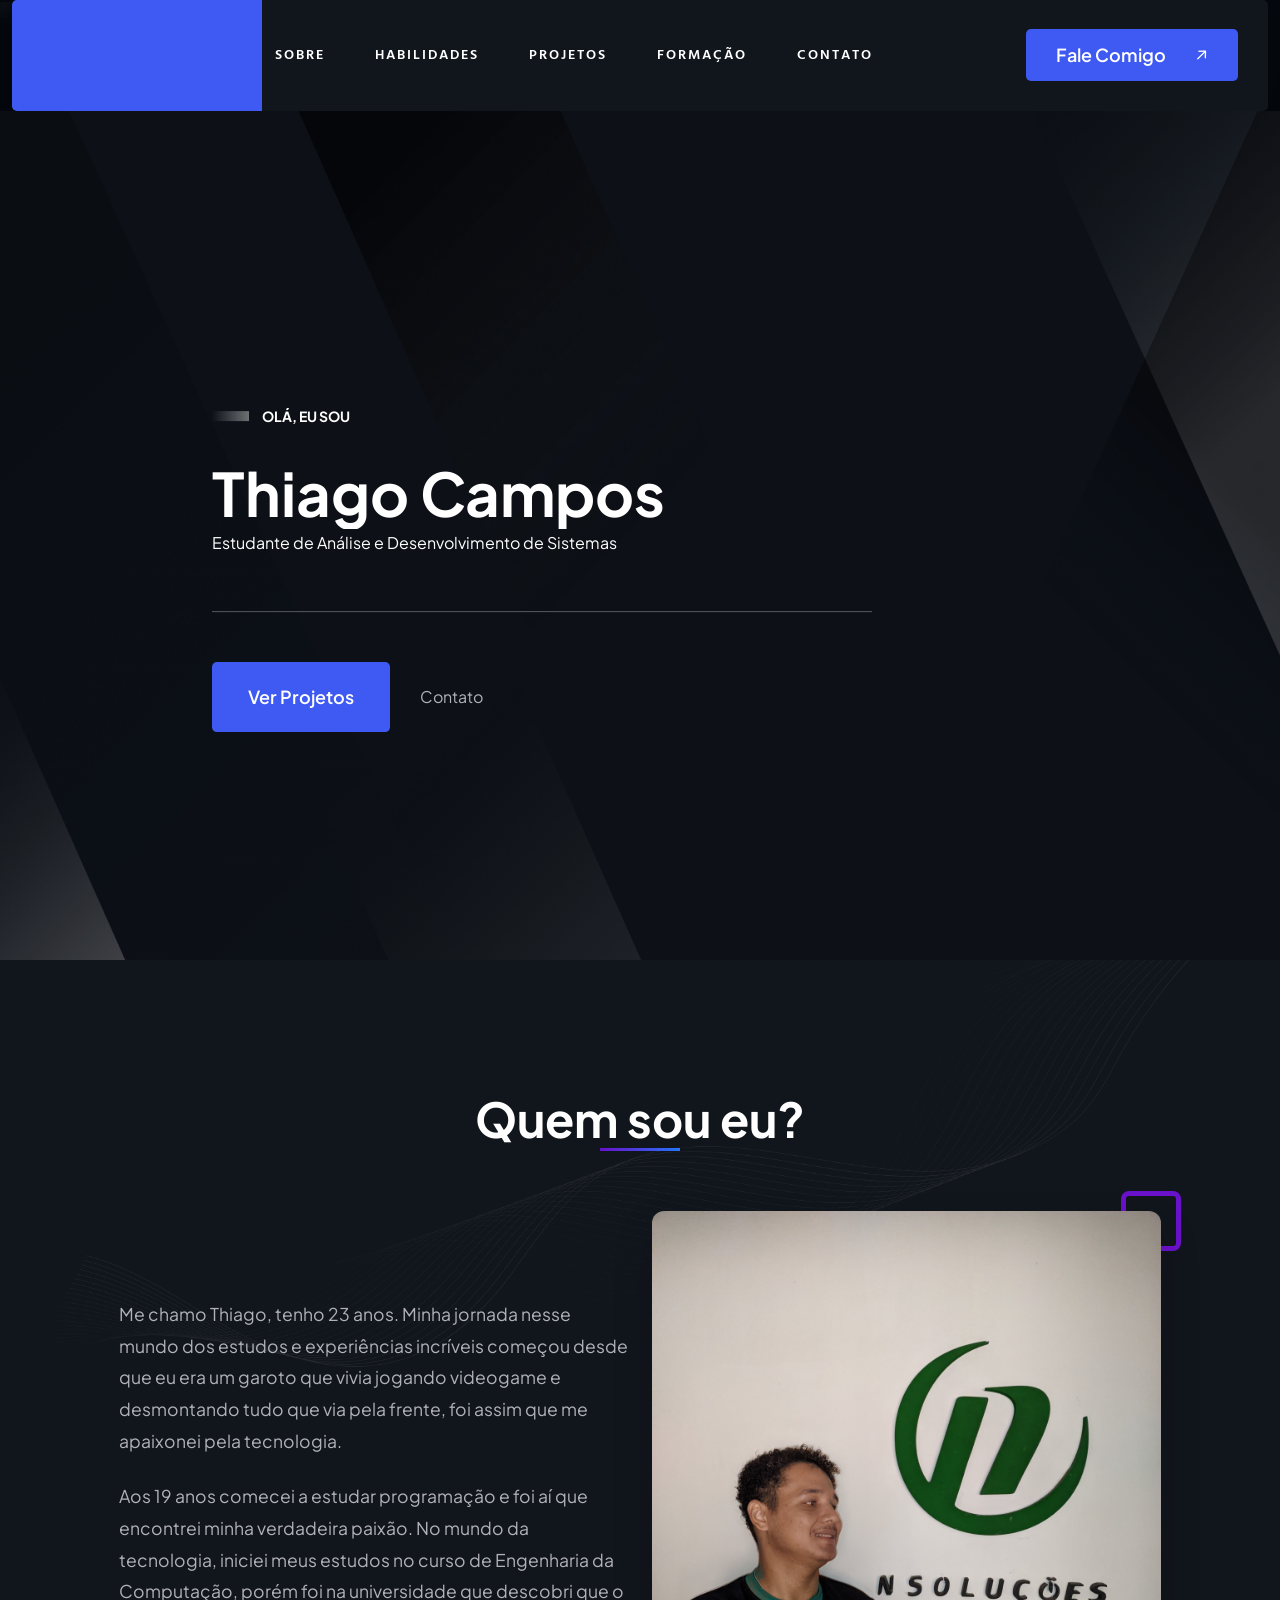
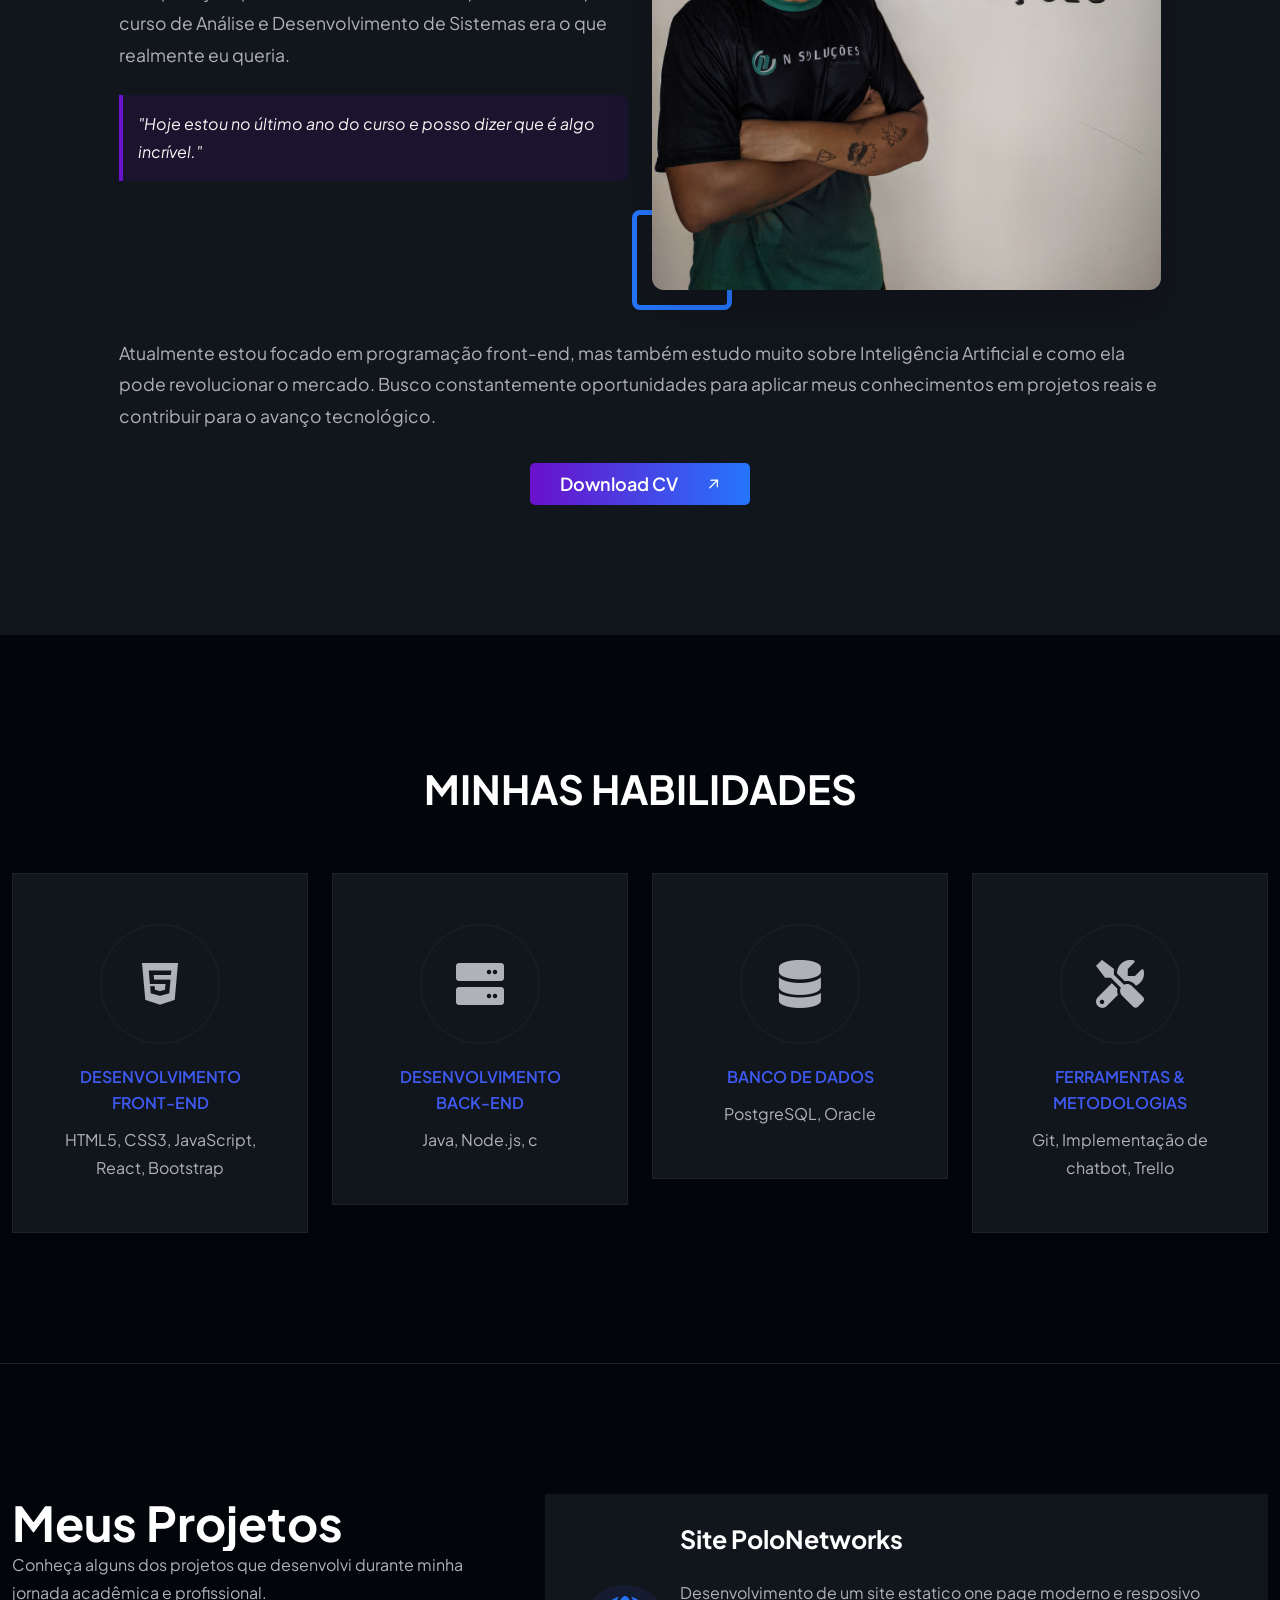
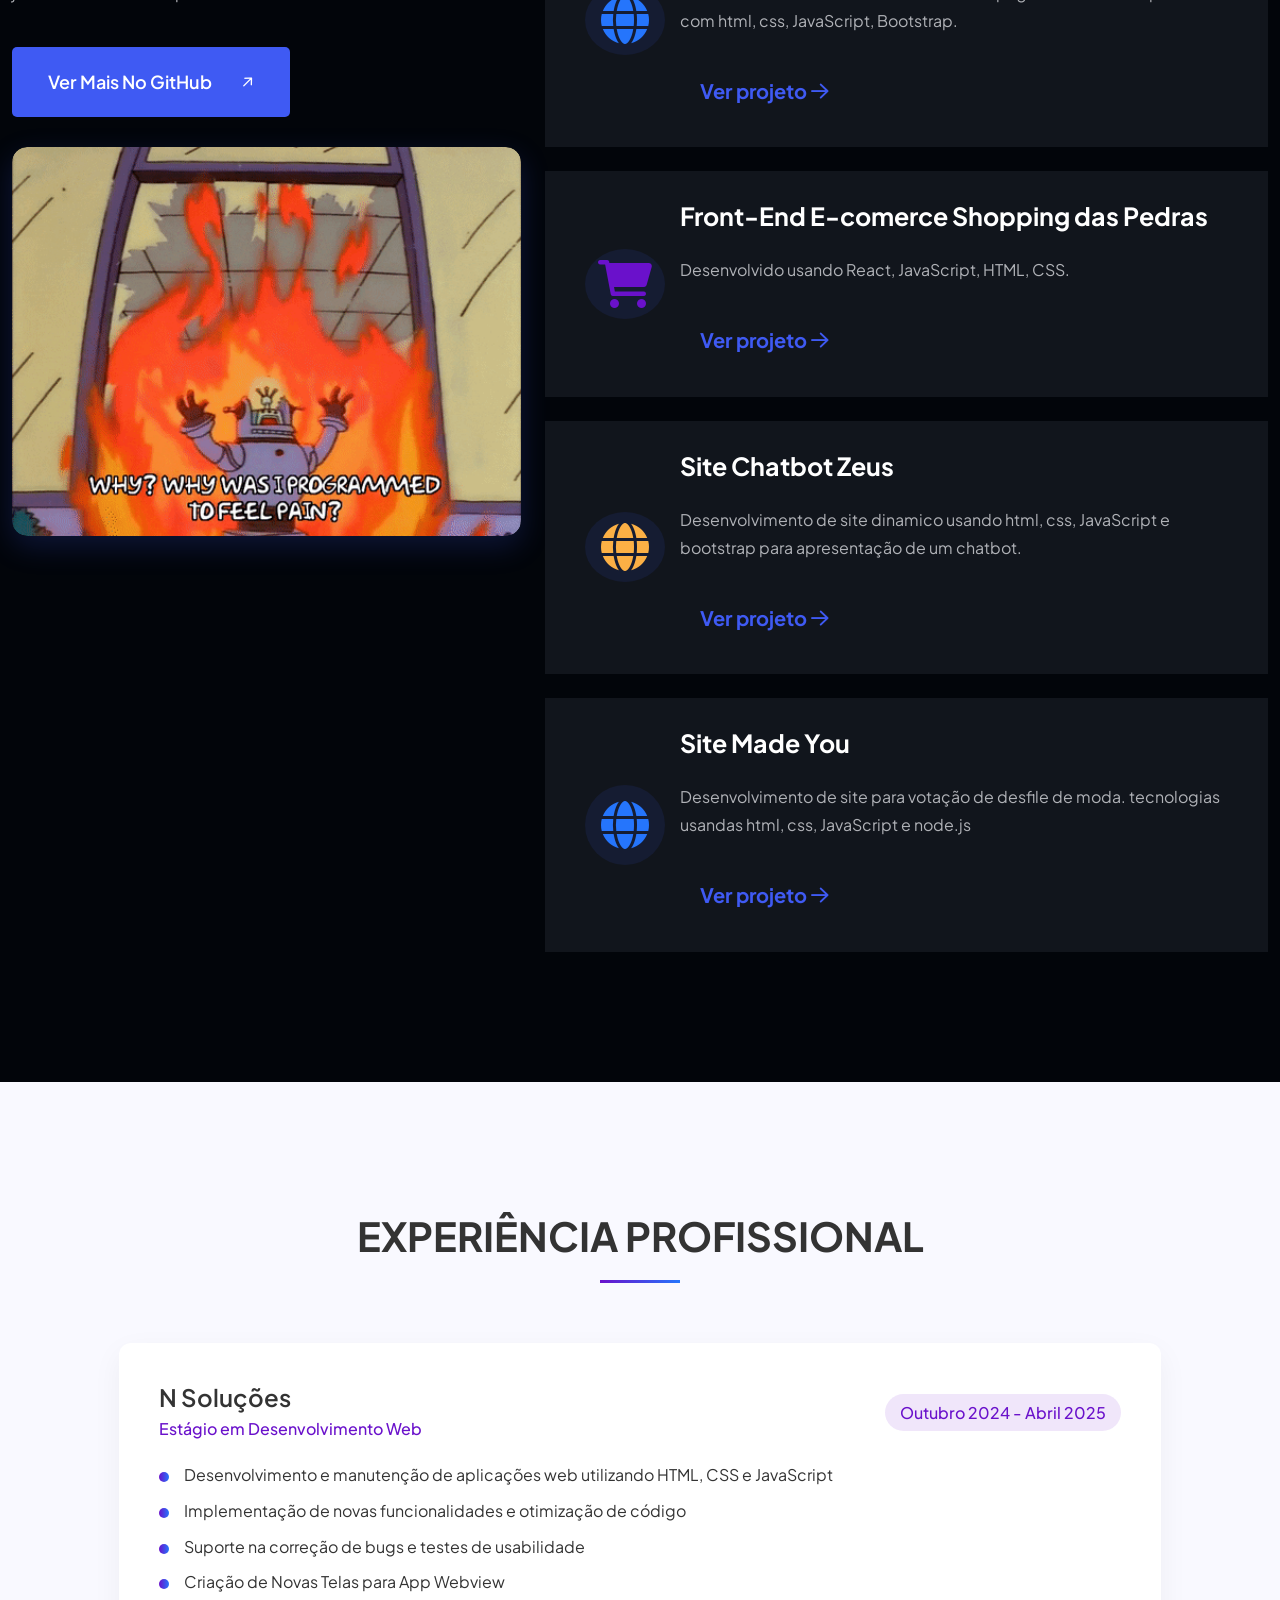
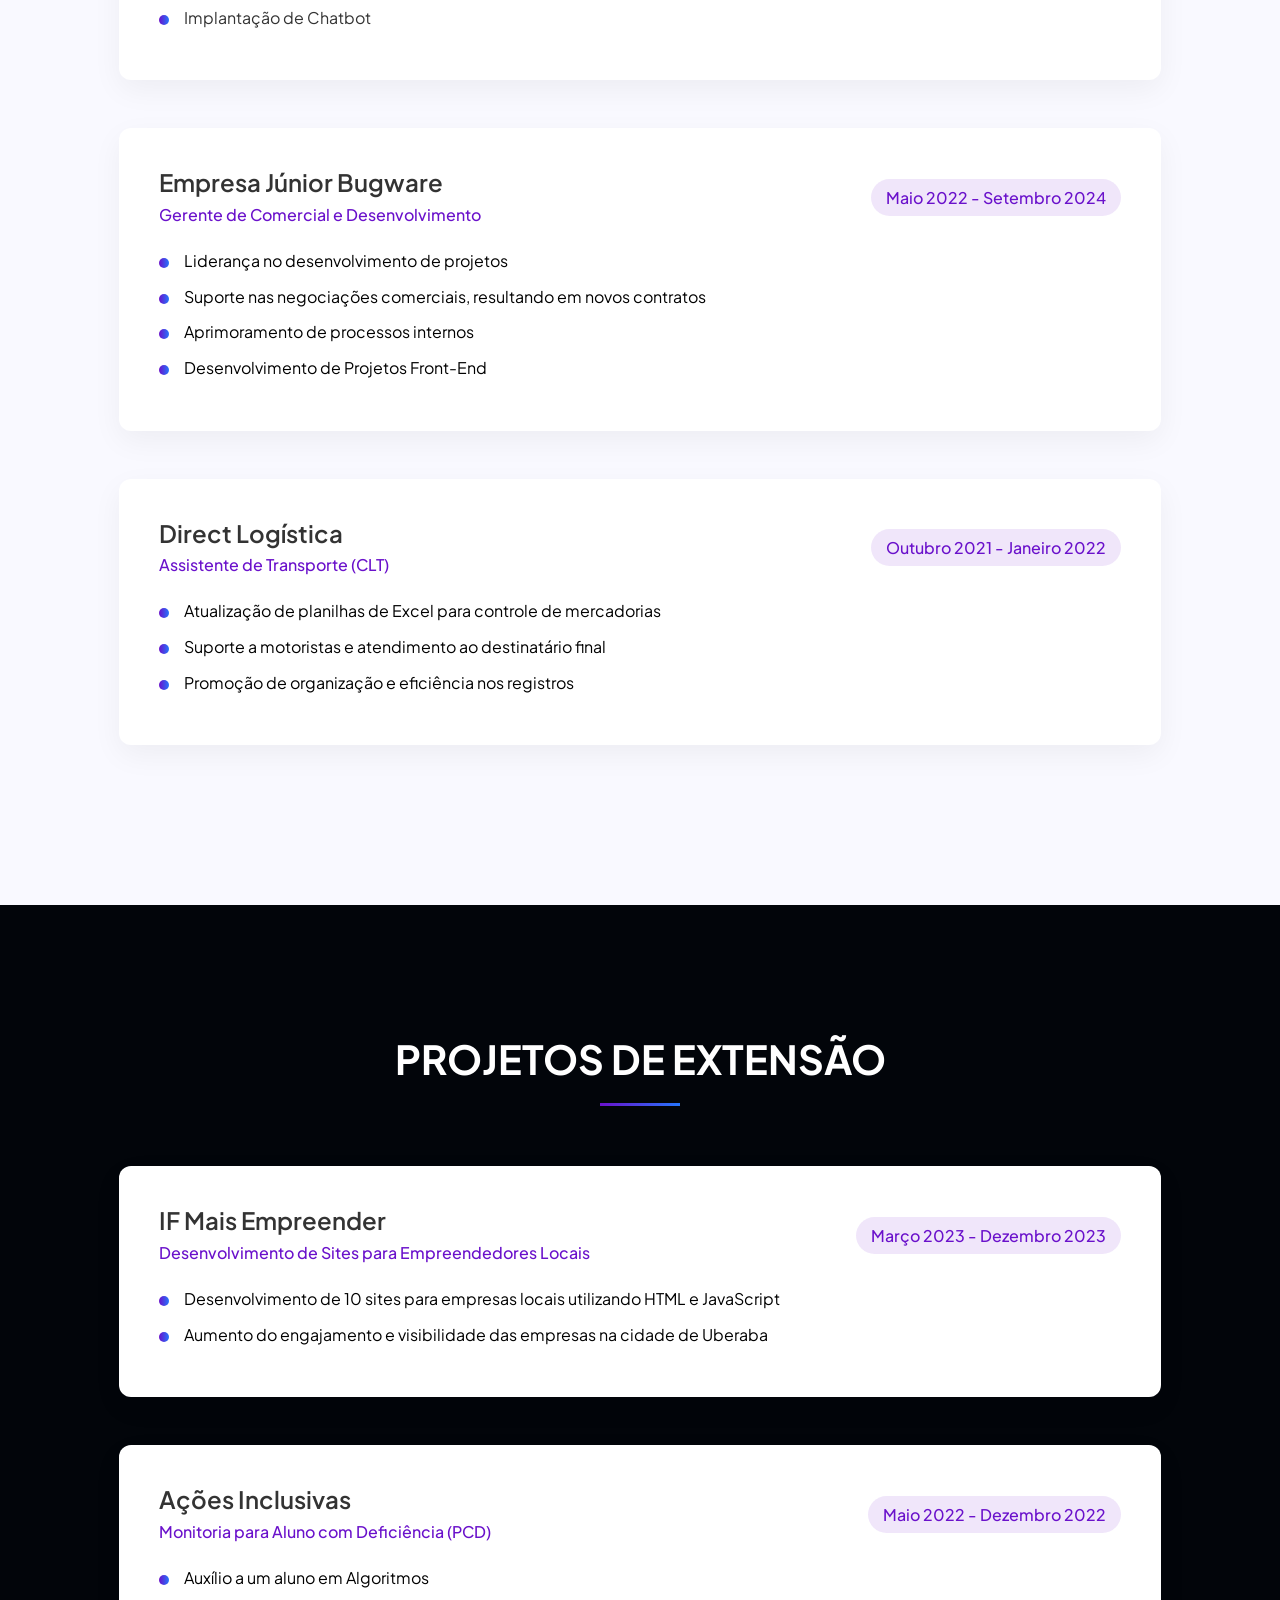
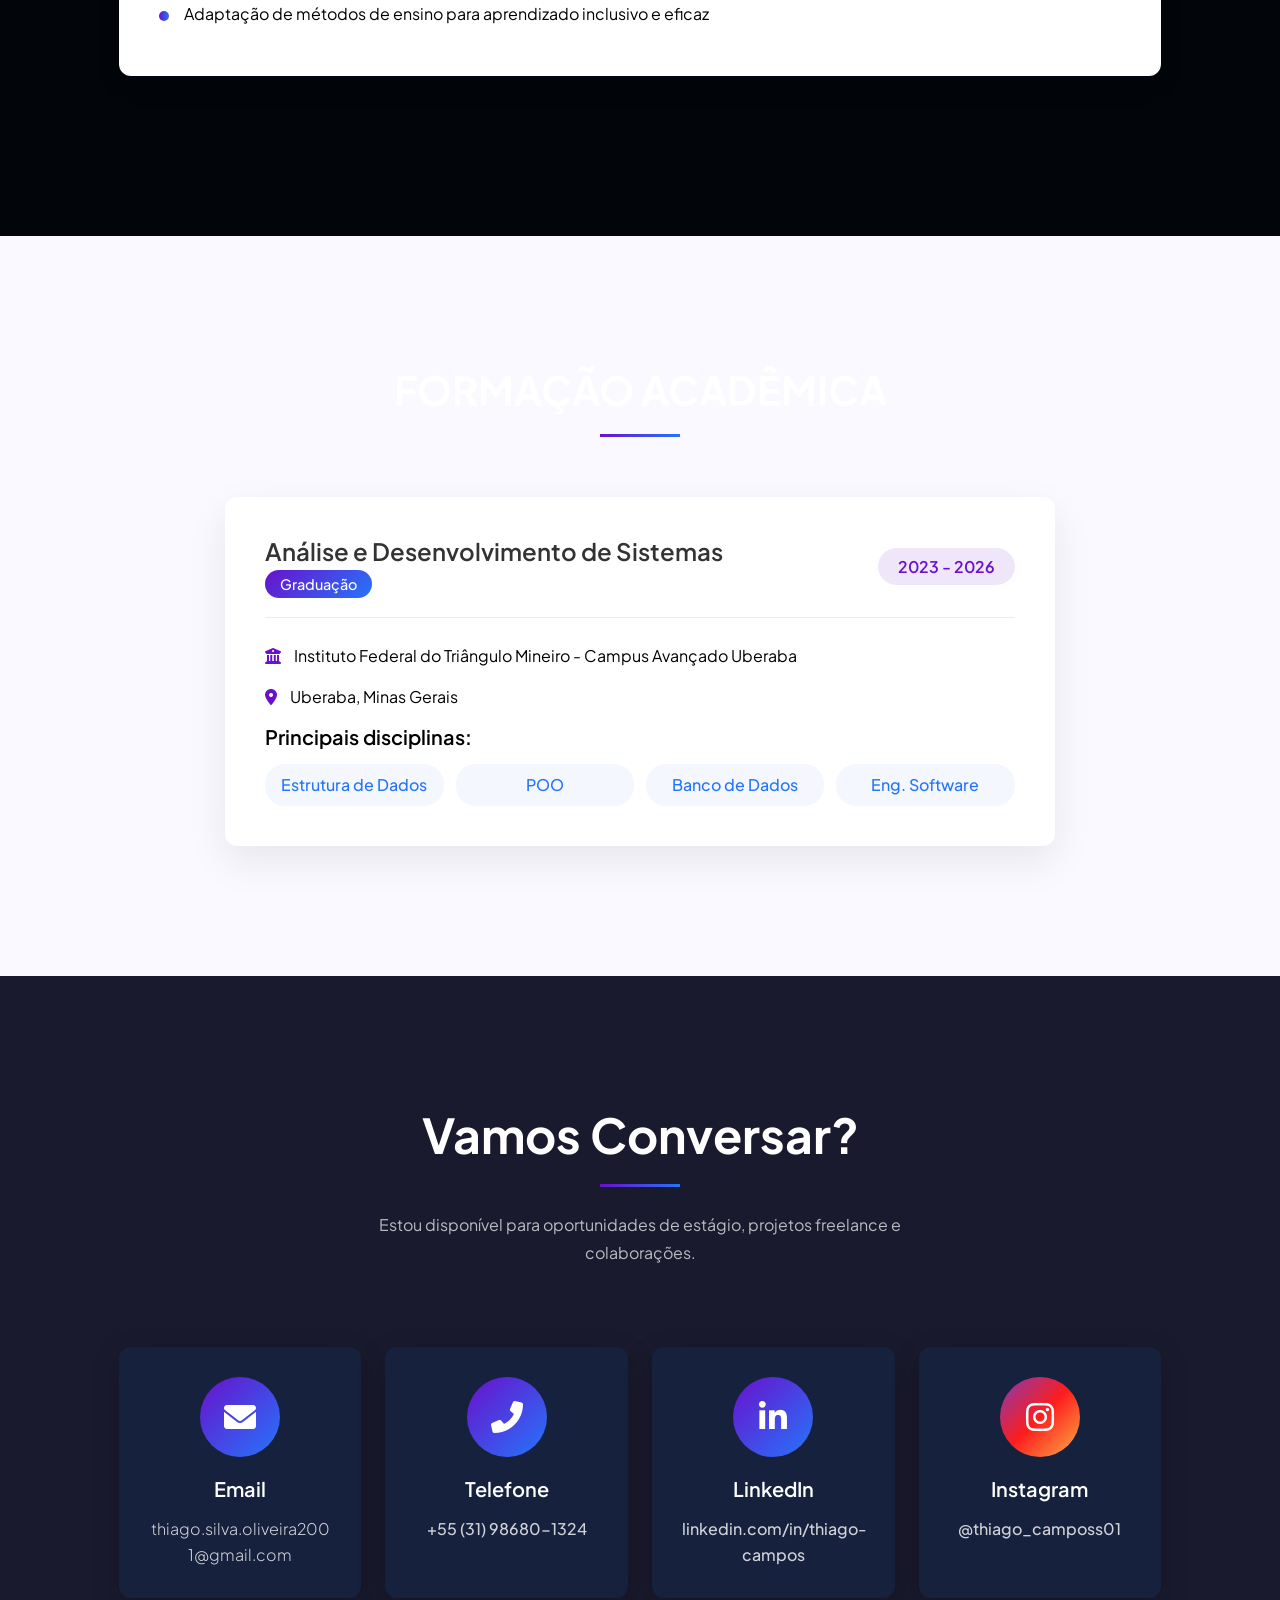
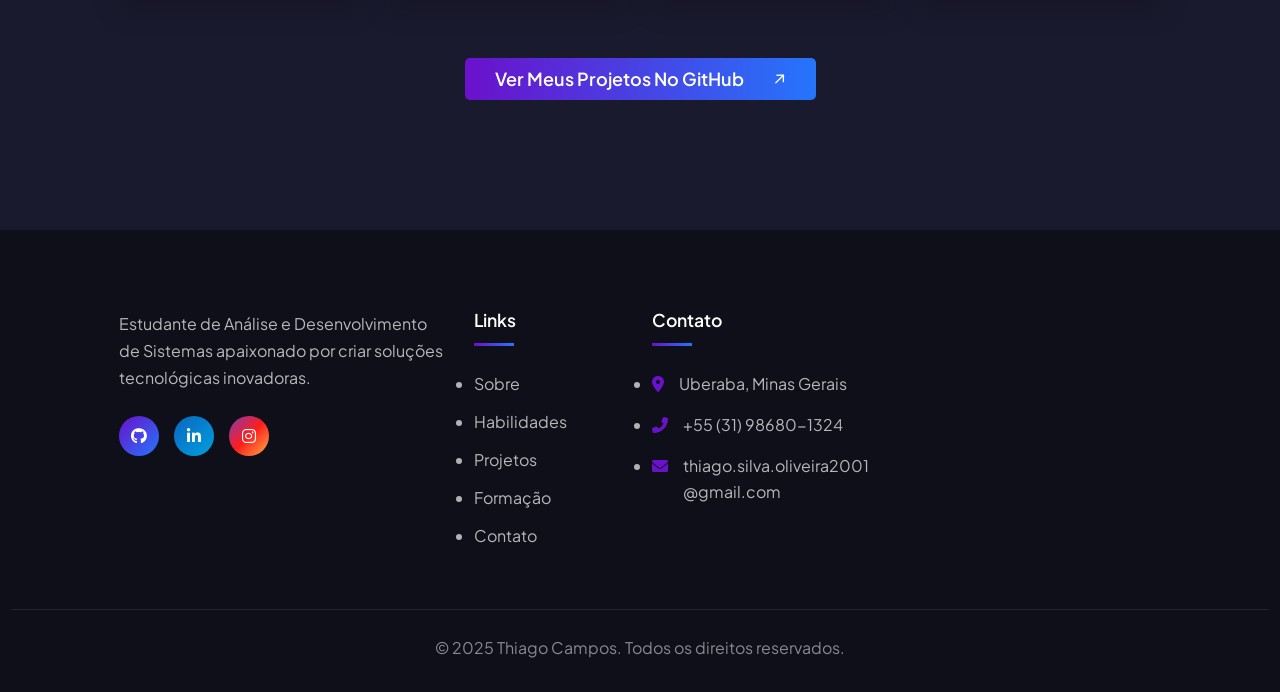
==== index.html @ 4375e8bb "chore: update subproject commit to reflect dirty state" ====
<!DOCTYPE html>
<html class="no-js" lang="pt-br">

<head>
    <meta charset="utf-8">
    <meta http-equiv="x-ua-compatible" content="ie=edge">
    <meta name="viewport" content="width=device-width, initial-scale=1">
    <meta name="description"
        content="Portfolio de Análise e Desenvolvimento de Sistemas - Demonstração de projetos e habilidades técnicas">

    <!-- Site Title -->
    <title>Thiago Campos</title>

    <!-- Place favicon.ico in the root directory -->
    <link rel="shortcut icon" type="image/x-icon" href="assets/img/favicon.png">

    <!-- CSS here -->
    <link rel="stylesheet" href="assets/css/bootstrap.min.css">
    <link rel="stylesheet" href="assets/css/fontawesome.min.css">
    <link rel="stylesheet" href="assets/css/venobox.min.css">
    <link rel="stylesheet" href="assets/css/odometer.min.css">
    <link rel="stylesheet" href="assets/css/nice-select.css">
    <link rel="stylesheet" href="assets/css/carouselTicker.css">
    <link rel="stylesheet" href="assets/css/swiper.min.css">
    <link rel="stylesheet" href="assets/css/main.css">
</head>

<body>
    <!-- header-area-start -->
    <header class="header header-6 sticky-active" style="background-color: transparent;">
        <div class="bg-shape"></div>
        <div class="top-bar">
        </div>
        <div class="primary-header">
            <div class="container">
                <div class="primary-header-inner">
                    <div class="header-menu-wrap" style="margin-left: auto; margin-right: auto; text-align: center;">
                        <div class="mobile-menu-items">
                            <ul>
                                <li class="menu-item-has-children active mega-menu">
                                    <a href="#smooth-wrapper">Home</a>
                                </li>
                                <li class="menu-item-has-children">
                                    <a href="#about-section">Sobre</a>
                                </li>
                                <li class="menu-item-has-children">
                                    <a href="#skills-section">Habilidades</a>
                                </li>
                                <li class="menu-item-has-children">
                                    <a href="#projects-section">Projetos</a>
                                </li>
                                <li class="menu-item-has-children">
                                    <a href="#education-section">Formação</a>
                                </li>
                                <li class="menu-item-has-children">
                                    <a href="#contact-section">Contato</a>
                                </li>
                            </ul>
                        </div>
                    </div>
                    <!-- /.header-menu-wrap -->
                    <div class="header-right-wrap">
                        <div class="header-right">
                            <div class="header-btn-wrap">
                                <a href="https://www.linkedin.com/in/thiago-campos-6a3115225/" target="_blank"
                                    class="rr-primary-btn">Fale Comigo <i
                                        class="fa-sharp fa-regular fa-arrow-right"></i></a>
                            </div>
                        </div>
                        <!-- /.header-right -->
                    </div>
                </div>
            </div>
        </div>
    </header>
    <!-- /.header-area-end -->
    <div id="smooth-wrapper">
        <div id="smooth-content">
            <div class="slider-section">
                <div class="runok-slider-2 swiper-container">
                    <div class="swiper-wrapper">
                        <div class="swiper-slide">
                            <div class="slider-item">
                                <div class="overlay"></div>
                                <div class="shape" data-animation="runok-fadeInUp" data-delay="1000ms"
                                    data-duration="1200ms"><img src="assets/img/shapes/slider-shape-2.png" alt="shape">
                                </div>
                                <div class="slide-img-wrap">
                                    <img decoding="async" src="assets/img/bg-img/hero-background.jpg"
                                        alt="Developer Background" class="slide-img kenburns kenburns-top">
                                </div>
                                <div class="slider-content-wrap">
                                    <div class="container">
                                        <div class="slider-content">
                                            <div class="section-heading white-content">
                                                <div class="border-line" data-animation="runok-fadeInUp"
                                                    data-delay="1800ms" data-duration="2000ms"></div>
                                                <h4 class="sub-heading after-none" data-animation="runok-fadeInUp"
                                                    data-delay="1000ms" data-duration="1200ms">Olá, eu sou</h4>
                                                <h2 class="section-title" data-animation="runok-fadeInUp"
                                                    data-delay="1200ms" data-duration="1400ms">Thiago Campos</h2>
                                                <p class="hero-description" data-animation="runok-fadeInUp"
                                                    data-delay="1400ms" data-duration="1600ms">Estudante de Análise e
                                                    Desenvolvimento de Sistemas</p>
                                            </div>
                                            <div class="slider-btn-wrap" data-animation="runok-fadeInUp"
                                                data-delay="2000ms" data-duration="2200ms">
                                                <a href="#projects-section" class="rr-primary-btn">Ver Projetos</a>
                                                <a href="#contact-section" class="rr-outline-btn">Contato</a>
                                            </div>
                                        </div>
                                    </div>
                                </div>
                            </div>
                        </div>
                    </div>
                </div>
            </div>
            <section id="about-section" class="choose-us pt-130 pb-130 overflow-hidden">
                <div class="shape"><img src="assets/img/shapes/choose-bg-shape.png" alt="bg-shape"></div>
                <div class="container">
                    <div class="row justify-content-center">
                        <div class="col-lg-10">
                            <div class="choose-us-content fade-wrapper">
                                <div class="section-heading mb-60 text-center">
                                    <h2 class="section-title" data-text-animation="fade-in-right" data-split="char"
                                        data-duration="0.6" data-stagger="0.03">Quem sou eu?</h2>
                                    <div class="border-line mx-auto"
                                        style="width: 80px; height: 3px; background: linear-gradient(90deg, #6a11cb 0%, #2575fc 100%);">
                                    </div>
                                </div>

                                <div class="about-content-wrapper">
                                    <div class="row align-items-center">
                                        <div class="col-lg-6 mb-4 mb-lg-0">
                                            <div class="about-text-content">
                                                <p class="about-text mb-4" style="font-size: 1.1rem; line-height: 1.8;">
                                                    Me chamo Thiago, tenho 23 anos. Minha jornada nesse mundo dos
                                                    estudos e experiências incríveis começou desde que eu era um garoto
                                                    que vivia jogando videogame e desmontando tudo que via pela frente,
                                                    foi assim que me apaixonei pela tecnologia.
                                                </p>
                                                <p class="about-text mb-4" style="font-size: 1.1rem; line-height: 1.8;">
                                                    Aos 19 anos comecei a estudar programação e foi aí que encontrei
                                                    minha verdadeira paixão. No mundo da tecnologia, iniciei meus
                                                    estudos no curso de Engenharia da Computação, porém foi na
                                                    universidade que descobri que o curso de Análise e Desenvolvimento
                                                    de Sistemas era o que realmente eu queria.
                                                </p>
                                                <div class="about-highlight"
                                                    style="background: rgba(106, 17, 203, 0.1); border-left: 4px solid #6a11cb; padding: 15px; margin: 20px 0; border-radius: 0 8px 8px 0;">
                                                    <p style="margin: 0; font-style: italic; color: #fcf4f4;">
                                                        "Hoje estou no último ano do curso e posso dizer que é algo
                                                        incrível."
                                                    </p>
                                                </div>
                                            </div>
                                        </div>
                                        <div class="col-lg-6">
                                            <div class="about-image-wrapper" style="position: relative;">
                                                <div class="about-image"
                                                    style="border-radius: 12px; overflow: hidden; box-shadow: 0 20px 40px rgba(0, 0, 0, 0.15);">
                                                    <img src="assets/SGCAM_20250205_103739778.jpg" alt="Thiago Campos"
                                                        style="width: 100%; height: auto; display: block; transition: transform 0.5s ease;">
                                                </div>
                                                <div class="image-decoration"
                                                    style="position: absolute; width: 100px; height: 100px; border: 5px solid #2575fc; bottom: -20px; left: -20px; z-index: -1; border-radius: 8px;">
                                                </div>
                                                <div class="image-decoration-2"
                                                    style="position: absolute; width: 60px; height: 60px; border: 5px solid #6a11cb; top: -20px; right: -20px; z-index: -1; border-radius: 8px;">
                                                </div>
                                            </div>
                                        </div>
                                    </div>

                                    <div class="row mt-5">
                                        <div class="col-12">
                                            <p class="about-text"
                                                style="font-size: 1.1rem; line-height: 1.8; margin-bottom: 30px;">
                                                Atualmente estou focado em programação front-end, mas também estudo
                                                muito sobre Inteligência Artificial e como ela pode revolucionar o
                                                mercado. Busco constantemente oportunidades para aplicar meus
                                                conhecimentos em projetos reais e contribuir para o avanço tecnológico.
                                            </p>
                                            <div class="text-center">
                                                <a href="assets/Curriculo Novo  (1).pdf" download class="rr-primary-btn"
                                                    style="background: linear-gradient(90deg, #6a11cb 0%, #2575fc 100%); border: none; padding: 12px 30px; font-weight: 600;">
                                                    Download CV <i class="fa-sharp fa-regular fa-arrow-right"></i>
                                                </a>
                                            </div>
                                        </div>
                                    </div>
                                </div>
                            </div>
                        </div>
                    </div>
                </div>
            </section>
            <section id="skills-section" class="process-section-3 pt-130 pb-130 bd-bottom">
                <div class="container">
                    <div class="section-heading heading-3 text-center">
                        <h2 class="section-title" data-text-animation="fade-in-right" data-split="char"
                            data-duration="0.6" data-stagger="0.03">Minhas Habilidades</h2>
                    </div>
                    <div class="row gy-lg-0 gy-4 fade-wrapper">
                        <div class="col-lg-3 col-md-6">
                            <div class="process-item-wrap fade-top">
                                <div class="process-item-2 text-center">
                                    <div class="icon">
                                        <i class="fab fa-html5" style="font-size: 3rem;"></i>
                                    </div>
                                    <span>Desenvolvimento Front-end</span>
                                    <div class="process-bottom">
                                        <p>HTML5, CSS3, JavaScript, React, Bootstrap</p>
                                    </div>
                                </div>
                            </div>
                        </div>
                        <div class="col-lg-3 col-md-6">
                            <div class="process-item-wrap fade-top">
                                <div class="process-item-2 text-center">
                                    <div class="icon">
                                        <i class="fas fa-server" style="font-size: 3rem;"></i>
                                    </div>
                                    <span>Desenvolvimento Back-end</span>
                                    <div class="process-bottom">
                                        <p>Java, Node.js, c</p>
                                    </div>
                                </div>
                            </div>
                        </div>
                        <div class="col-lg-3 col-md-6">
                            <div class="process-item-wrap fade-top">
                                <div class="process-item-2 text-center">
                                    <div class="icon">
                                        <i class="fas fa-database" style="font-size: 3rem;"></i>
                                    </div>
                                    <span>Banco de Dados</span>
                                    <div class="process-bottom">
                                        <p>PostgreSQL, Oracle</p>
                                    </div>
                                </div>
                            </div>
                        </div>
                        <div class="col-lg-3 col-md-6">
                            <div class="process-item-wrap fade-top">
                                <div class="process-item-2 text-center">
                                    <div class="icon">
                                        <i class="fas fa-tools" style="font-size: 3rem;"></i>
                                    </div>
                                    <span>Ferramentas & Metodologias</span>
                                    <div class="process-bottom">
                                        <p>Git, Implementação de chatbot, Trello</p>
                                    </div>
                                </div>
                            </div>
                        </div>
                    </div>
                </div>
            </section>
            <section id="projects-section" class="service-section-6 pt-130 pb-130">
                <div class="container">
                    <div class="row">
                        <div class="col-lg-5 col-md-12">
                            <div class="service-left-area fade-wrapper sticky-widget">
                                <div class="section-heading mb-30">
                                    <h2 class="section-title" data-text-animation="fade-in-right" data-split="char"
                                        data-duration="0.6" data-stagger="0.03">Meus Projetos</h2>
                                    <p>Conheça alguns dos projetos que desenvolvi durante minha jornada acadêmica e
                                        profissional.</p>
                                </div>
                                <div class="service-content-btn mt-40 fade-top">
                                    <a href="https://github.com/ThiagoCampoos" target="_blank"
                                        class="rr-primary-btn">Ver mais no GitHub <i
                                            class="fa-sharp fa-regular fa-arrow-right"></i></a>
                                </div>
                                <div class="fade-top robot-gif-container">
                                    <img src="assets/on fire robot GIF.gif" alt="Robot Animation" class="robot-gif">
                                </div>
                                <!-- Adicione mais projetos aqui -->
                            </div>
                        </div>
                        <div class="col-lg-7 col-md-12">
                            <div class="service-card-wrap fade-wrapper">
                                <!-- Projeto 1 -->
                                <div class="service-card-2 fade-top">
                                    <div class="shape">
                                        <img class="dark-img" src="assets/img/shapes/service-card-shape.png"
                                            alt="shape">
                                        <img class="light-img" src="assets/img/shapes/service-card-shape-light.png"
                                            alt="shape">
                                    </div>
                                    <div class="icon"
                                        style="display: flex; align-items: center; justify-content: center; height: 70px;">
                                        <i class="fas fa-globe" style="font-size: 3rem; color: #2575fc;"></i>
                                    </div>
                                    <div class="content">
                                        <h4 class="title">Site PoloNetworks</h4>
                                        <p>Desenvolvimento de um site estatico one page moderno e resposivo com html,
                                            css, JavaScript, Bootstrap.</p>
                                        <a href="#" class="learn-more">Ver projeto <i
                                                class="fa-sharp fa-regular fa-arrow-right"></i></a>
                                    </div>
                                </div>

                                <!-- Projeto 2 -->
                                <div class="service-card-2 fade-top">
                                    <div class="shape">
                                        <img class="dark-img" src="assets/img/shapes/service-card-shape.png"
                                            alt="shape">
                                        <img class="light-img" src="assets/img/shapes/service-card-shape-light.png"
                                            alt="shape">
                                    </div>
                                    <div class="icon"
                                        style="display: flex; align-items: center; justify-content: center; height: 70px;">
                                        <i class="fas fa-shopping-cart" style="font-size: 3rem; color: #6a11cb;"></i>
                                    </div>
                                    <div class="content">
                                        <h4 class="title">Front-End E-comerce Shopping das Pedras</h4>
                                        <p>Desenvolvido usando React, JavaScript, HTML, CSS.</p>
                                        <a href="#" class="learn-more">Ver projeto <i
                                                class="fa-sharp fa-regular fa-arrow-right"></i></a>
                                    </div>
                                </div>

                                <!-- Projeto 3 -->
                                <div class="service-card-2 fade-top">
                                    <div class="shape">
                                        <img class="dark-img" src="assets/img/shapes/service-card-shape.png"
                                            alt="shape">
                                        <img class="light-img" src="assets/img/shapes/service-card-shape-light.png"
                                            alt="shape">
                                    </div>
                                    <div class="icon"
                                        style="display: flex; align-items: center; justify-content: center; height: 70px;">
                                        <i class="fas fa-globe" style="font-size: 3rem; color: #fcb045;"></i>
                                    </div>
                                    <div class="content">
                                        <h4 class="title">Site Chatbot Zeus</h4>
                                        <p>Desenvolvimento de site dinamico usando html, css, JavaScript e bootstrap para apresentação de 
                                            um chatbot.
                                        </p>
                                        <a href="#" class="learn-more">Ver projeto <i
                                                class="fa-sharp fa-regular fa-arrow-right"></i></a>
                                    </div>
                                </div>
                                <!--projeto 4-->
                                <div class="service-card-2 fade-top">
                                    <div class="shape">
                                        <img class="dark-img" src="assets/img/shapes/service-card-shape.png"
                                            alt="shape">
                                        <img class="light-img" src="assets/img/shapes/service-card-shape-light.png"
                                            alt="shape">
                                    </div>
                                    <div class="icon
                                    style="display: flex; align-items: center; justify-content: center; height: 70px;">
                                        <i class="fas fa-globe" style="font-size: 3rem; color: #2575fc;"></i>
                                    </div>
                                    <div class="content">
                                        <h4 class="title">Site Made You</h4>
                                        <p>Desenvolvimento de site para votação de desfile de moda. tecnologias usandas html, css, JavaScript e node.js</p>
                                        <a href="#" class="learn-more">Ver projeto <i
                                                class="fa-sharp fa-regular fa-arrow-right"></i></a>
                                    </div>
                            </div>
                        </div>
                    </div>
                </div>
            </section>

            <section id="experience-section" class="experience-section pt-130 pb-130" style="background: #f9f9ff;">
                <div class="container">
                    <div class="section-heading heading-3 text-center mb-60">
                        <h2 class="section-title" style="color: #333;" data-text-animation="fade-in-right"
                            data-split="char" data-duration="0.6" data-stagger="0.03">Experiência Profissional</h2>
                        <div class="border-line mx-auto"
                            style="width: 80px; height: 3px; background: linear-gradient(90deg, #6a11cb 0%, #2575fc 100%); margin-top: 20px;">
                        </div>
                    </div>
                    <div class="row justify-content-center">
                        <div class="col-lg-10">
                            <!-- Experiência 1 -->
                            <div class="experience-card mb-5" style="background: white; color: #333;">
                                <div class="experience-header">
                                    <div class="experience-title">
                                        <h3 style="color: #333;">N Soluções</h3>
                                        <span class="experience-type" style="color: #6a11cb;">Estágio em Desenvolvimento
                                            Web</span>
                                    </div>
                                    <div class="experience-period">
                                        <span style="color: #6a11cb;">Outubro 2024 - Abril 2025</span>
                                    </div>
                                </div>
                                <div class="experience-body">
                                    <ul class="experience-list">
                                        <li style="color: #333;">Desenvolvimento e manutenção de aplicações web
                                            utilizando HTML, CSS e JavaScript</li>
                                        <li style="color: #333;">Implementação de novas funcionalidades e otimização de
                                            código</li>
                                        <li style="color: #333;">Suporte na correção de bugs e testes de usabilidade
                                        </li>
                                        <li style="color: #333;">Criação de Novas Telas para App Webview</li>
                                        <li style="color: #333;">Implantação de Chatbot</li>

                                    </ul>
                                </div>
                            </div>

                            <!-- Experiência 2 -->
                            <div class="experience-card mb-5" style="background: white; color: #333;">
                                <div class="experience-header">
                                    <div class="experience-title">
                                        <h3 style="color: #333;">Empresa Júnior Bugware</h3>
                                        <span class="experience-type" style="color: #6a11cb;">Gerente de Comercial e
                                            Desenvolvimento</span>
                                    </div>
                                    <div class="experience-period">
                                        <span style="color: #6a11cb;">Maio 2022 - Setembro 2024</span>
                                    </div>
                                </div>
                                <div class="experience-body">
                                    <ul class="experience-list">
                                        <li style="color: #000000;">Liderança no desenvolvimento de projetos</li>
                                        <li style="color: #000000;">Suporte nas negociações comerciais, resultando em
                                            novos contratos</li>
                                        <li style="color: #000000;">Aprimoramento de processos internos</li>
                                        <li style="color: #000000;">Desenvolvimento de Projetos Front-End</li>
                                    </ul>
                                </div>
                            </div>

                            <!-- Experiência 3 -->
                            <div class="experience-card">
                                <div class="experience-header">
                                    <div class="experience-title">
                                        <h3>Direct Logística</h3>
                                        <span class="experience-type">Assistente de Transporte (CLT)</span>
                                    </div>
                                    <div class="experience-period">
                                        <span>Outubro 2021 - Janeiro 2022</span>
                                    </div>
                                </div>
                                <div class="experience-body">
                                    <ul class="experience-list">
                                        <li style="color: #000000;">Atualização de planilhas de Excel para controle de
                                            mercadorias</li>
                                        <li style="color: #000000;">Suporte a motoristas e atendimento ao destinatário
                                            final</li>
                                        <li style="color: #000000;">Promoção de organização e eficiência nos registros
                                        </li>
                                    </ul>
                                </div>
                            </div>
                        </div>
                    </div>
                </div>
            </section>

            <!-- Seção de Projetos de Extensão -->
            <section id="experience-section" class="experience-section pt-130 pb-130">
                <div class="container">
                    <div class="section-heading heading-3 text-center mb-60">
                        <h2 class="section-title" data-text-animation="fade-in-right" data-split="char"
                            data-duration="0.6" data-stagger="0.03">Projetos de Extensão</h2>
                        <div class="border-line mx-auto"
                            style="width: 80px; height: 3px; background: linear-gradient(90deg, #6a11cb 0%, #2575fc 100%); margin-top: 20px;">
                        </div>
                    </div>
                    <div class="row justify-content-center">
                        <div class="col-lg-10">
                            <!-- Projeto 1 -->
                            <div class="extension-card mb-5">
                                <div class="extension-header">
                                    <div class="extension-title">
                                        <h3>IF Mais Empreender</h3>
                                        <span class="extension-type">Desenvolvimento de Sites para Empreendedores
                                            Locais</span>
                                    </div>
                                    <div class="extension-period">
                                        <span>Março 2023 - Dezembro 2023</span>
                                    </div>
                                </div>
                                <div style="color:#000000" class="extension-body">
                                    <ul class="extension-list">
                                        <li>Desenvolvimento de 10 sites para empresas locais utilizando HTML e
                                            JavaScript</li>
                                        <li>Aumento do engajamento e visibilidade das empresas na cidade de Uberaba</li>
                                    </ul>
                                </div>
                            </div>

                            <!-- Projeto 2 -->
                            <div class="extension-card">
                                <div class="extension-header">
                                    <div class="extension-title">
                                        <h3>Ações Inclusivas</h3>
                                        <span class="extension-type">Monitoria para Aluno com Deficiência (PCD)</span>
                                    </div>
                                    <div class="extension-period">
                                        <span>Maio 2022 - Dezembro 2022</span>
                                    </div>
                                </div>
                                <div style="color:#000000" class="extension-body">
                                    <ul class="extension-list">
                                        <li>Auxílio a um aluno em Algoritmos</li>
                                        <li>Adaptação de métodos de ensino para aprendizado inclusivo e eficaz</li>
                                    </ul>
                                </div>
                            </div>
                        </div>
                    </div>
                </div>
            </section>

            <!-- Seção de Formação Acadêmica -->
            <section id="education-section" class="education-section pt-130 pb-130">
                <div class="container">
                    <div class="section-heading heading-3 text-center mb-60">
                        <h2 class="section-title" data-text-animation="fade-in-right" data-split="char"
                            data-duration="0.6" data-stagger="0.03">Formação Acadêmica</h2>
                        <div class="border-line mx-auto"
                            style="width: 80px; height: 3px; background: linear-gradient(90deg, #6a11cb 0%, #2575fc 100%); margin-top: 20px;">
                        </div>
                    </div>
                    <div class="row justify-content-center">
                        <div class="col-lg-8">
                            <div class="education-card">
                                <div class="education-header">
                                    <div class="education-title">
                                        <h3>Análise e Desenvolvimento de Sistemas</h3>
                                        <span class="education-type">Graduação</span>
                                    </div>
                                    <div class="education-period">
                                        <span>2023 - 2026</span>
                                    </div>
                                </div>
                                <div class="education-body">
                                    <div style="color:#000000" class="education-institution">
                                        <i class="fas fa-university"></i>
                                        <span>Instituto Federal do Triângulo Mineiro - Campus Avançado Uberaba</span>
                                    </div>
                                    <div style="color:#000000" class="education-location">
                                        <i class="fas fa-map-marker-alt"></i>
                                        <span>Uberaba, Minas Gerais</span>
                                    </div>
                                    <div class="education-skills">
                                        <h4 style="color: black;">Principais disciplinas:</h4>
                                        <div class="skills-grid">
                                            <span class="skill-tag">Estrutura de Dados</span>
                                            <span class="skill-tag">POO</span>
                                            <span class="skill-tag">Banco de Dados</span>
                                            <span class="skill-tag">Eng. Software</span>
                                        </div>
                                    </div>
                                </div>
                            </div>
                        </div>
                    </div>
                </div>
            </section>
            <section id="contact-section" class="contact-section pt-130 pb-130" style="background: #1a1a2e;">
                <div class="container">
                    <div class="row justify-content-center">
                        <div class="col-lg-10">
                            <div class="section-heading text-center mb-80">
                                <h2 class="section-title" style="color: white;" data-text-animation="fade-in-right"
                                    data-split="char" data-duration="0.6" data-stagger="0.03">Vamos Conversar?</h2>
                                <div class="border-line mx-auto"
                                    style="width: 80px; height: 3px; background: linear-gradient(90deg, #6a11cb 0%, #2575fc 100%); margin-top: 20px;">
                                </div>
                                <p class="mt-4" style="max-width: 600px; margin: 0 auto; color: rgba(255,255,255,0.7);">
                                    Estou disponível para oportunidades de estágio, projetos freelance e colaborações.
                                </p>
                            </div>
                        </div>
                    </div>
                    <div class="row justify-content-center">
                        <div class="col-lg-10">
                            <div class="contact-cards">
                                <div class="row">
                                    <div class="col-md-3">
                                        <div class="contact-card"
                                            style="background: #16213e; border-radius: 12px; padding: 30px; text-align: center; height: 100%; box-shadow: 0 10px 30px rgba(0, 0, 0, 0.2); transition: all 0.3s ease;">
                                            <div class="contact-icon"
                                                style="width: 80px; height: 80px; background: linear-gradient(135deg, #6a11cb 0%, #2575fc 100%); border-radius: 50%; display: flex; align-items: center; justify-content: center; margin: 0 auto 20px;">
                                                <i class="fas fa-envelope" style="color: white; font-size: 2rem;"></i>
                                            </div>
                                            <h4 style="color: white; margin-bottom: 15px;">Email</h4>
                                            <a href="mailto:thiago.silva.oliveira2001@gmail.com"
                                                style="color: rgba(255,255,255,0.8); text-decoration: none; font-weight: 300; word-break: break-all; display: inline-block;">thiago.silva.oliveira2001@gmail.com</a>
                                        </div>
                                    </div>
                                    <div class="col-md-3">
                                        <div class="contact-card"
                                            style="background: #16213e; border-radius: 12px; padding: 30px; text-align: center; height: 100%; box-shadow: 0 10px 30px rgba(0, 0, 0, 0.2); transition: all 0.3s ease;">
                                            <div class="contact-icon"
                                                style="width: 80px; height: 80px; background: linear-gradient(135deg, #6a11cb 0%, #2575fc 100%); border-radius: 50%; display: flex; align-items: center; justify-content: center; margin: 0 auto 20px;">
                                                <i class="fas fa-phone-alt" style="color: white; font-size: 2rem;"></i>
                                            </div>
                                            <h4 style="color: white; margin-bottom: 15px;">Telefone</h4>
                                            <a href="https://api.whatsapp.com/send/?phone=5531986801324&text&type=phone_number&app_absent=0"
                                                target="_blank" style="color: rgba(255,255,255,0.8); text-decoration: none; font-weight: 500; ">+55
                                                (31) 98680-1324</a>
                                        </div>
                                    </div>
                                    <div class="col-md-3">
                                        <div class="contact-card"
                                            style="background: #16213e; border-radius: 12px; padding: 30px; text-align: center; height: 100%; box-shadow: 0 10px 30px rgba(0, 0, 0, 0.2); transition: all 0.3s ease;">
                                            <div class="contact-icon"
                                                style="width: 80px; height: 80px; background: linear-gradient(135deg, #6a11cb 0%, #2575fc 100%); border-radius: 50%; display: flex; align-items: center; justify-content: center; margin: 0 auto 20px;">
                                                <i class="fab fa-linkedin-in"
                                                    style="color: white; font-size: 2rem;"></i>
                                            </div>
                                            <h4 style="color: white; margin-bottom: 15px;">LinkedIn</h4>
                                            <a href="https://www.linkedin.com/in/thiago-campos-6a3115225/" target="_blank"
                                                style="color: rgba(255,255,255,0.8); text-decoration: none; font-weight: 500;">linkedin.com/in/thiago-campos</a>
                                        </div>
                                    </div>
                                    <div class="col-md-3">
                                        <div class="contact-card"
                                            style="background: #16213e; border-radius: 12px; padding: 30px; text-align: center; height: 100%; box-shadow: 0 10px 30px rgba(0, 0, 0, 0.2); transition: all 0.3s ease;">
                                            <div class="contact-icon"
                                                style="width: 80px; height: 80px; background: linear-gradient(135deg, #833ab4 0%, #fd1d1d 50%, #fcb045 100%); border-radius: 50%; display: flex; align-items: center; justify-content: center; margin: 0 auto 20px;">
                                                <i class="fab fa-instagram" style="color: white; font-size: 2rem;"></i>
                                            </div>
                                            <h4 style="color: white; margin-bottom: 15px;">Instagram</h4>
                                            <a href="https://www.instagram.com/thiago_camposs01/" target="_blank"
                                                style="color: rgba(255,255,255,0.8); text-decoration: none; font-weight: 500;">@thiago_camposs01</a>
                                        </div>
                                    </div>
                                </div>
                            </div>
                            <div class="text-center mt-60">
                                <a href="https://github.com/ThiagoCampoos" target="_blank" class="rr-primary-btn"
                                    style="background: linear-gradient(90deg, #6a11cb 0%, #2575fc 100%); border: none; padding: 12px 30px; font-weight: 600;">
                                    Ver meus projetos no GitHub <i class="fa-sharp fa-regular fa-arrow-right"></i>
                                </a>
                            </div>
                        </div>
                    </div>
                </div>
            </section>
            <footer class="footer-section" style="background: #0f0f1a; padding: 80px 0 30px;">
                <div class="container">
                    <div class="row justify-content-center">
                        <div class="col-lg-10">
                            <div class="footer-content">
                                <div class="row">
                                    <div class="col-lg-4 mb-5 mb-lg-0">
                                        <div class="footer-brand">
                                            <p
                                                style="color: rgba(255,255,255,0.7); margin-bottom: 25px; line-height: 1.7;">
                                                Estudante de Análise e Desenvolvimento de Sistemas apaixonado por criar
                                                soluções tecnológicas inovadoras.
                                            </p>
                                            <div class="social-links">
                                                <a href="https://github.com/ThiagoCampoos" target="_blank"
                                                    class="social-icon"
                                                    style="background: linear-gradient(135deg, #6a11cb 0%, #2575fc 100%);">
                                                    <i class="fab fa-github"></i>
                                                </a>
                                                <a href="https://linkedin.com/in/thiago-campos-6a3115225/" target="_blank"
                                                    class="social-icon"
                                                    style="background: linear-gradient(135deg, #0a66c2 0%, #00a0dc 100%);">
                                                    <i class="fab fa-linkedin-in"></i>
                                                </a>
                                                <a href="https://instagram.com/thiago_camposs01/" target="_blank"
                                                    class="social-icon"
                                                    style="background: linear-gradient(135deg, #833ab4 0%, #fd1d1d 50%, #fcb045 100%);">
                                                    <i class="fab fa-instagram"></i>
                                                </a>
                                            </div>
                                        </div>
                                    </div>
                                    <div class="col-lg-2 col-md-4 mb-5 mb-md-0">
                                        <h5 class="footer-title"
                                            style="color: white; font-size: 1.1rem; margin-bottom: 25px; position: relative; padding-bottom: 15px;">
                                            Links
                                            <span
                                                style="position: absolute; bottom: 0; left: 0; width: 40px; height: 3px; background: linear-gradient(90deg, #6a11cb 0%, #2575fc 100%);"></span>
                                        </h5>
                                        <ul class="footer-links">
                                            <li><a href="#about-section" style="color: rgba(255,255,255,0.7);">Sobre</a>
                                            </li>
                                            <li><a href="#skills-section"
                                                    style="color: rgba(255,255,255,0.7);">Habilidades</a></li>
                                            <li><a href="#projects-section"
                                                    style="color: rgba(255,255,255,0.7);">Projetos</a></li>
                                            <li><a href="#education-section"
                                                    style="color: rgba(255,255,255,0.7);">Formação</a></li>
                                            <li><a href="#contact-section"
                                                    style="color: rgba(255,255,255,0.7);">Contato</a></li>
                                        </ul>
                                    </div>
                                    <div class="col-lg-3 col-md-4 mb-5 mb-md-0">
                                        <h5 class="footer-title"
                                            style="color: white; font-size: 1.1rem; margin-bottom: 25px; position: relative; padding-bottom: 15px;">
                                            Contato
                                            <span
                                                style="position: absolute; bottom: 0; left: 0; width: 40px; height: 3px; background: linear-gradient(90deg, #6a11cb 0%, #2575fc 100%);"></span>
                                        </h5>
                                        <ul class="footer-contact">
                                            <li style="margin-bottom: 15px;">
                                                <div style="display: flex; align-items: flex-start;">
                                                    <i class="fas fa-map-marker-alt"
                                                        style="color: #6a11cb; margin-right: 15px; margin-top: 5px;"></i>
                                                    <span style="color: rgba(255,255,255,0.7);">Uberaba, Minas
                                                        Gerais</span>
                                                </div>
                                            </li>
                                            <li style="margin-bottom: 15px;">
                                                <div style="display: flex; align-items: flex-start;">
                                                    <i class="fas fa-phone-alt"
                                                        style="color: #6a11cb; margin-right: 15px; margin-top: 5px;"></i>
                                                        <a href="https://api.whatsapp.com/send/?phone=5531986801324&text&type=phone_number&app_absent=0"
                                                        target="_blank"
                                                        style="color: rgba(255,255,255,0.7);">+55 (31) 98680-1324</a>
                                                </div>
                                            </li>
                                            <li>
                                                <div style="display: flex; align-items: flex-start;">
                                                    <i class="fas fa-envelope"
                                                        style="color: #6a11cb; margin-right: 15px; margin-top: 5px;"></i>
                                                    <a href="thiago.silva.oliveira2001@gmail.com"
                                                        style="color: rgba(255,255,255,0.7);">thiago.silva.oliveira2001 <br> @gmail.com</a>
                                                </div>
                                            </li>
                                        </ul>
                                    </div>
                                </div>
                            </div>
                        </div>
                    </div>
                    <div class="footer-bottom text-center mt-5 pt-4"
                        style="border-top: 1px solid rgba(255,255,255,0.1);">
                        <p style="color: rgba(255,255,255,0.5); margin: 0;">
                            &copy; 2025 Thiago Campos. Todos os direitos reservados.
                        </p>
                    </div>
                </div>
            </footer>
---- assets/css/nice-select.css ----
.nice-select {
	-webkit-tap-highlight-color: transparent;
	background-color: #fff;
	border-radius: 5px;
	border: solid 1px #e8e8e8;
	box-sizing: border-box;
	clear: both;
	cursor: pointer;
	display: block;
	float: left;
	font-family: inherit;
	font-size: 14px;
	font-weight: normal;
	height: 42px;
	line-height: 40px;
	outline: none;
	padding-left: 18px;
	padding-right: 30px;
	position: relative;
	text-align: left !important;
	-webkit-transition: all 0.2s ease-in-out;
	transition: all 0.2s ease-in-out;
	-webkit-user-select: none;
	-moz-user-select: none;
	-ms-user-select: none;
	user-select: none;
	white-space: nowrap;
	width: auto;
}

.nice-select:hover {
	border-color: #dbdbdb;
}

.nice-select:active,
.nice-select.open,
.nice-select:focus {
	border-color: #999;
}

.nice-select:after {
	border-bottom: 2px solid #999;
	border-right: 2px solid #999;
	content: '';
	display: block;
	height: 5px;
	margin-top: -4px;
	pointer-events: none;
	position: absolute;
	right: 12px;
	top: 50%;
	-webkit-transform-origin: 66% 66%;
	-ms-transform-origin: 66% 66%;
	transform-origin: 66% 66%;
	-webkit-transform: rotate(45deg);
	-ms-transform: rotate(45deg);
	transform: rotate(45deg);
	-webkit-transition: all 0.15s ease-in-out;
	transition: all 0.15s ease-in-out;
	width: 5px;
}

.nice-select.open:after {
	-webkit-transform: rotate(-135deg);
	-ms-transform: rotate(-135deg);
	transform: rotate(-135deg);
}

.nice-select.open .list {
	opacity: 1;
	pointer-events: auto;
	-webkit-transform: scale(1) translateY(0);
	-ms-transform: scale(1) translateY(0);
	transform: scale(1) translateY(0);
}

.nice-select.disabled {
	border-color: #ededed;
	color: #999;
	pointer-events: none;
}

.nice-select.disabled:after {
	border-color: #cccccc;
}

.nice-select.wide {
	width: 100%;
}

.nice-select.wide .list {
	left: 0 !important;
	right: 0 !important;
}

.nice-select.right {
	float: right;
}

.nice-select.right .list {
	left: auto;
	right: 0;
}

.nice-select.small {
	font-size: 12px;
	height: 36px;
	line-height: 34px;
}

.nice-select.small:after {
	height: 4px;
	width: 4px;
}

.nice-select.small .option {
	line-height: 34px;
	min-height: 34px;
}

.nice-select .list {
	background-color: #fff;
	border-radius: 5px;
	box-shadow: 0 0 0 1px rgba(68, 68, 68, 0.11);
	box-sizing: border-box;
	margin-top: 4px;
	opacity: 0;
	overflow: hidden;
	padding: 0;
	pointer-events: none;
	position: absolute;
	top: 100%;
	left: 0;
	-webkit-transform-origin: 50% 0;
	-ms-transform-origin: 50% 0;
	transform-origin: 50% 0;
	-webkit-transform: scale(0.75) translateY(-21px);
	-ms-transform: scale(0.75) translateY(-21px);
	transform: scale(0.75) translateY(-21px);
	-webkit-transition: all 0.2s cubic-bezier(0.5, 0, 0, 1.25), opacity 0.15s ease-out;
	transition: all 0.2s cubic-bezier(0.5, 0, 0, 1.25), opacity 0.15s ease-out;
	z-index: 9;
}


.nice-select .option {
	cursor: pointer;
	font-weight: 400;
	line-height: 40px;
	list-style: none;
	min-height: 40px;
	outline: none;
	padding-left: 18px;
	padding-right: 29px;
	text-align: left;
	-webkit-transition: all 0.2s;
	transition: all 0.2s;
}



.nice-select .option.selected {
	font-weight: bold;
}

.nice-select .option.disabled {
	background-color: transparent;
	color: #999;
	cursor: default;
}

.no-csspointerevents .nice-select .list {
	display: none;
}

.no-csspointerevents .nice-select.open .list {
	display: block;
}
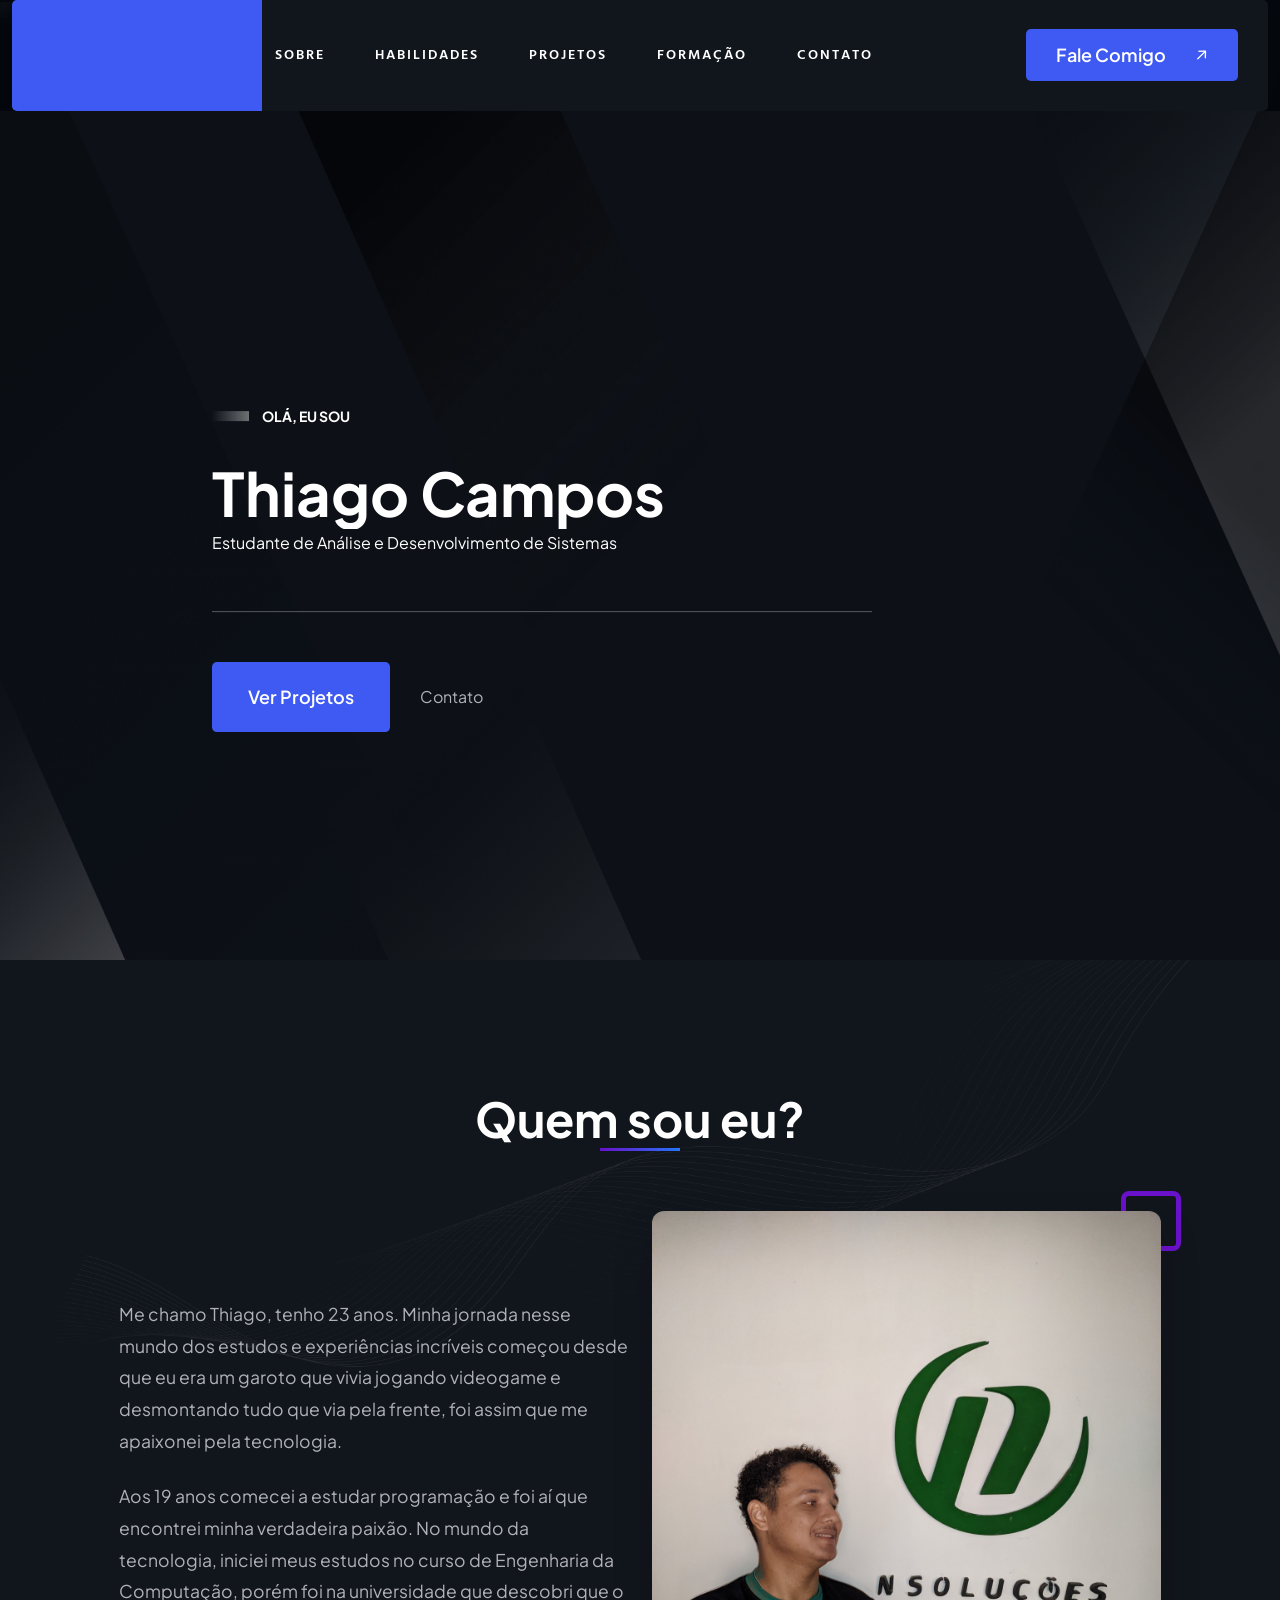
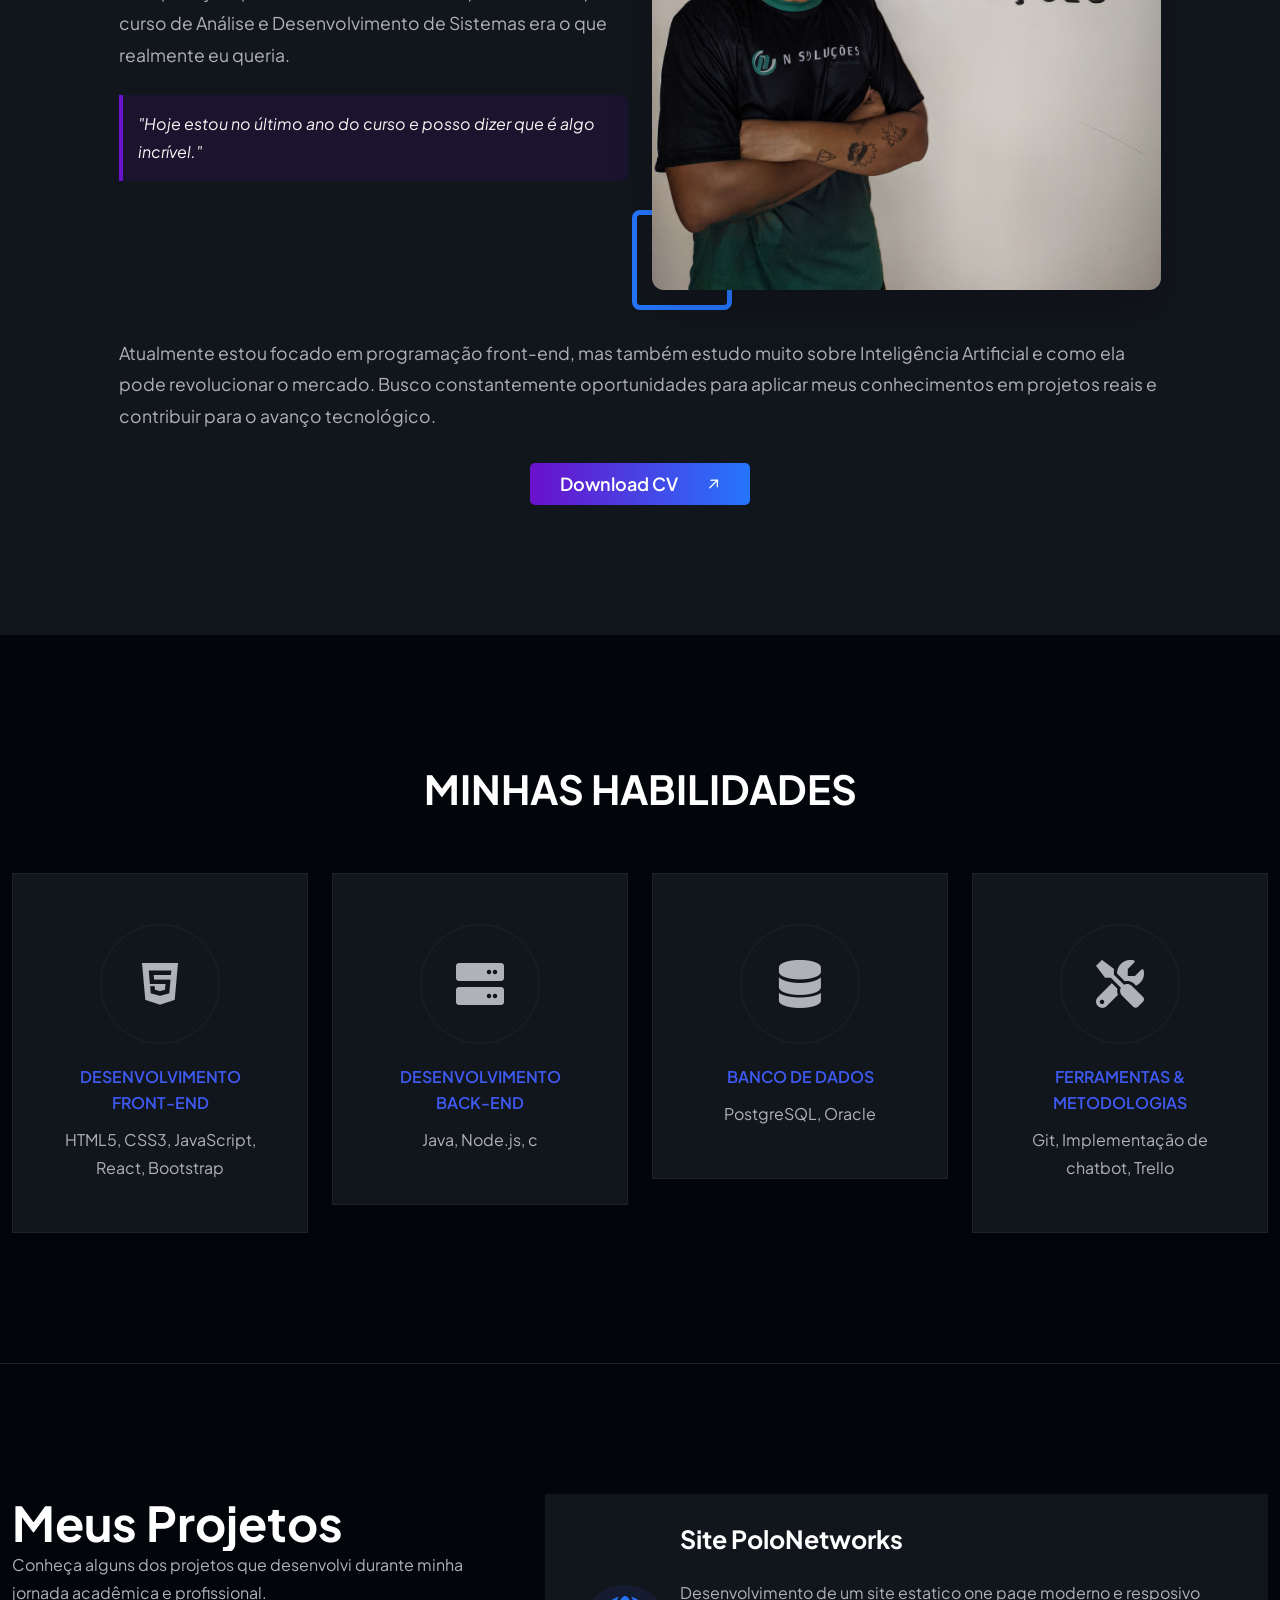
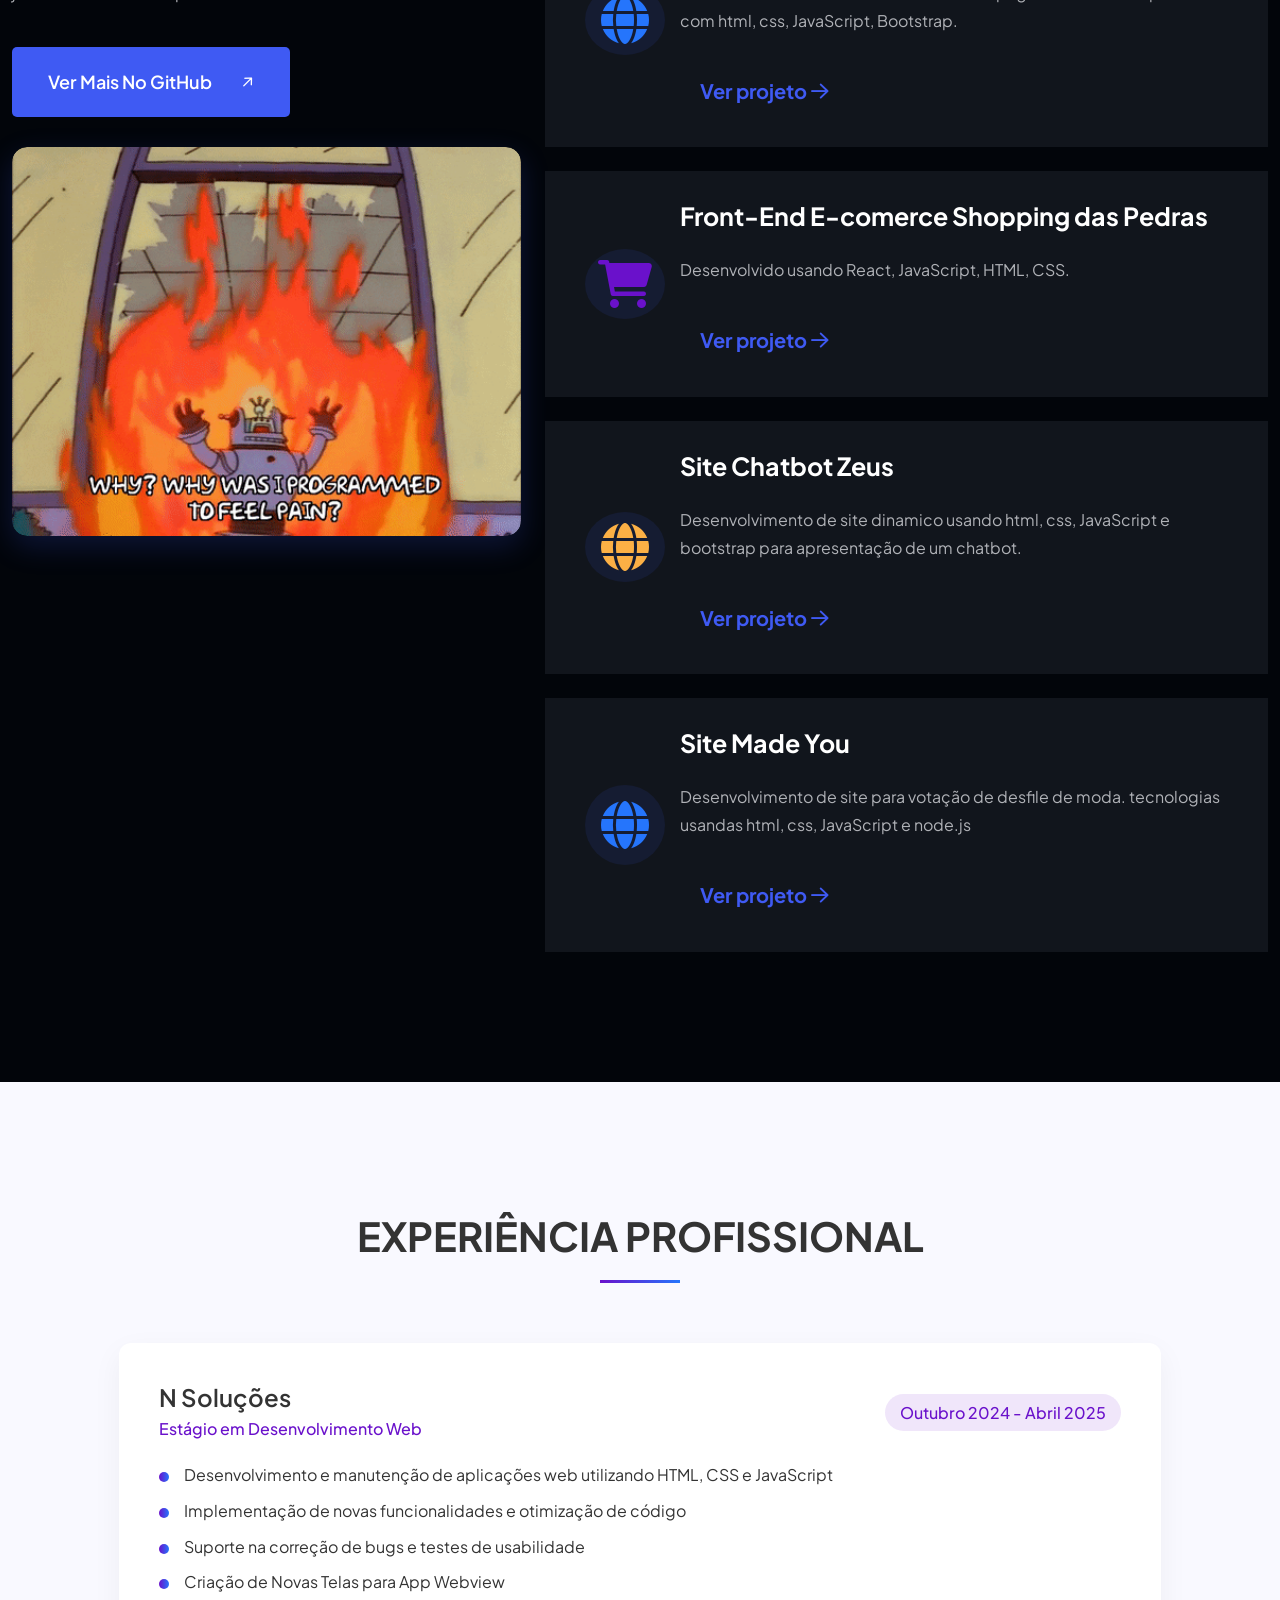
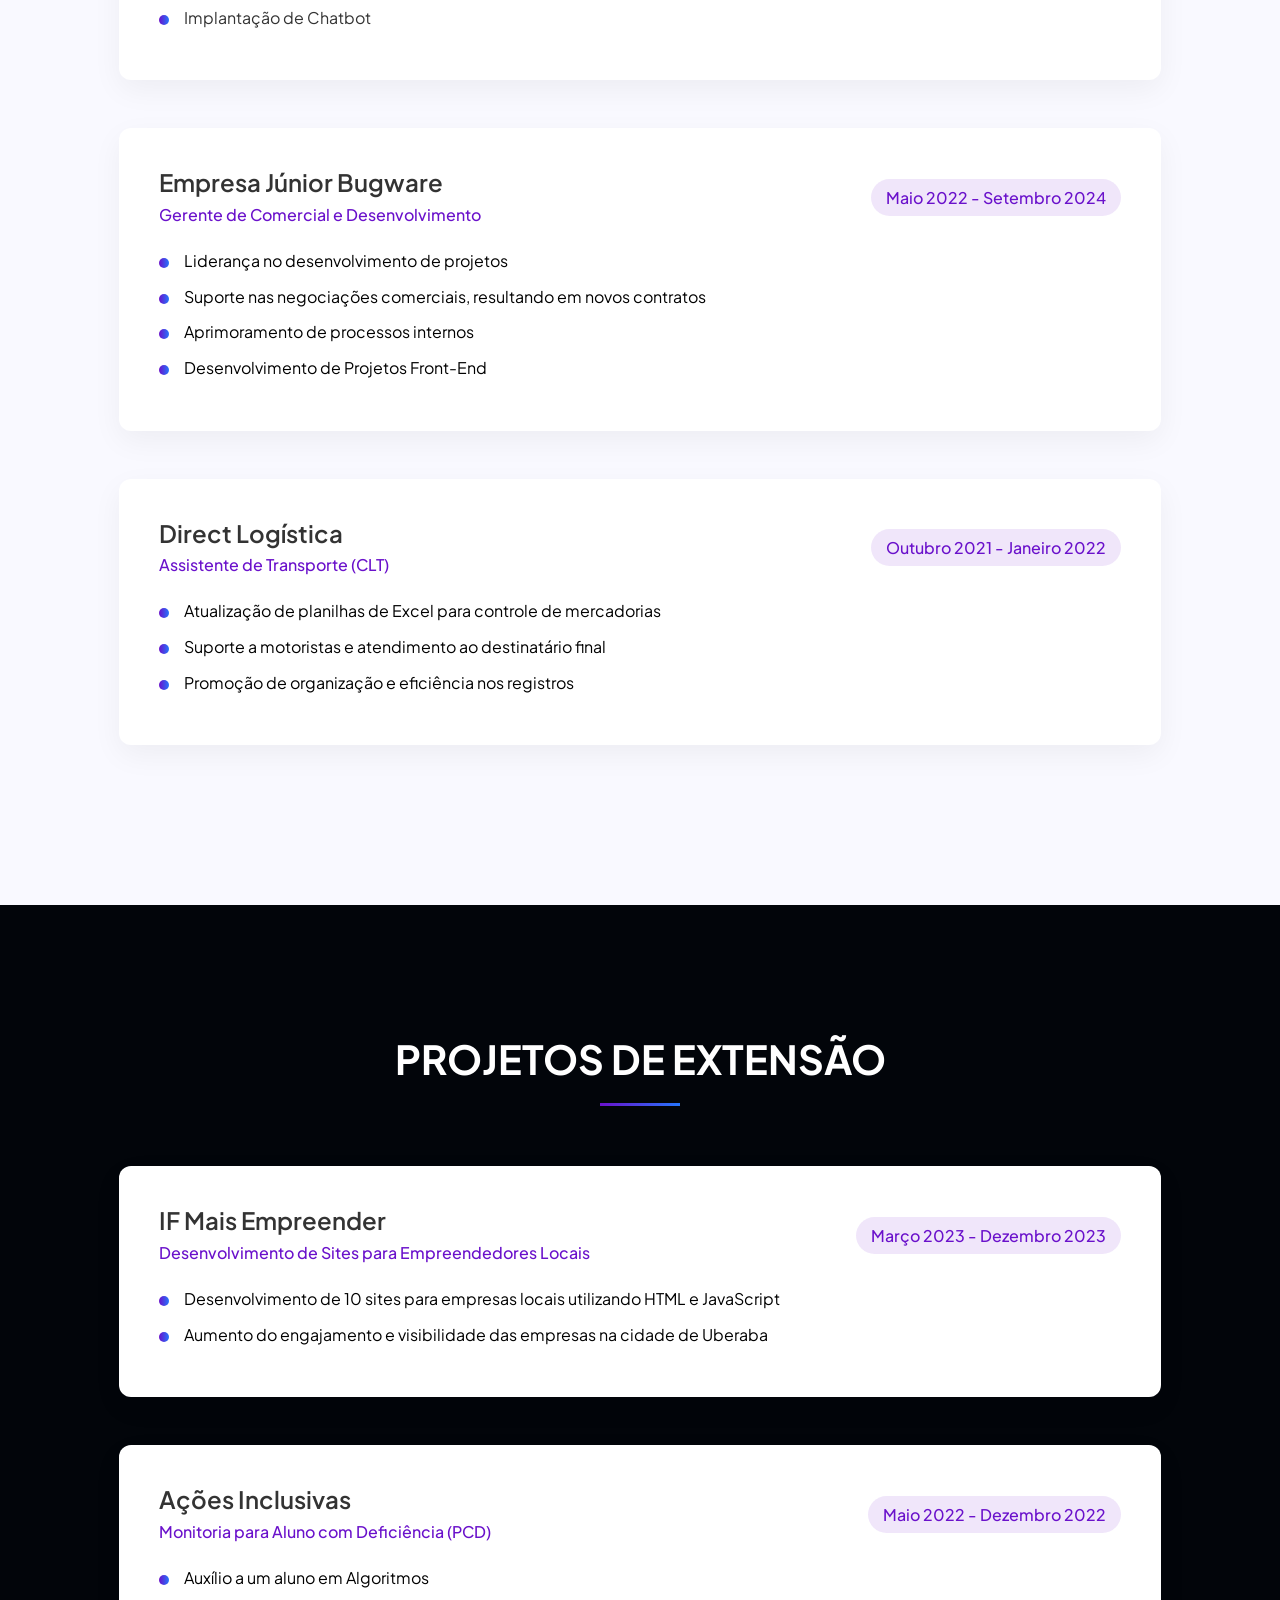
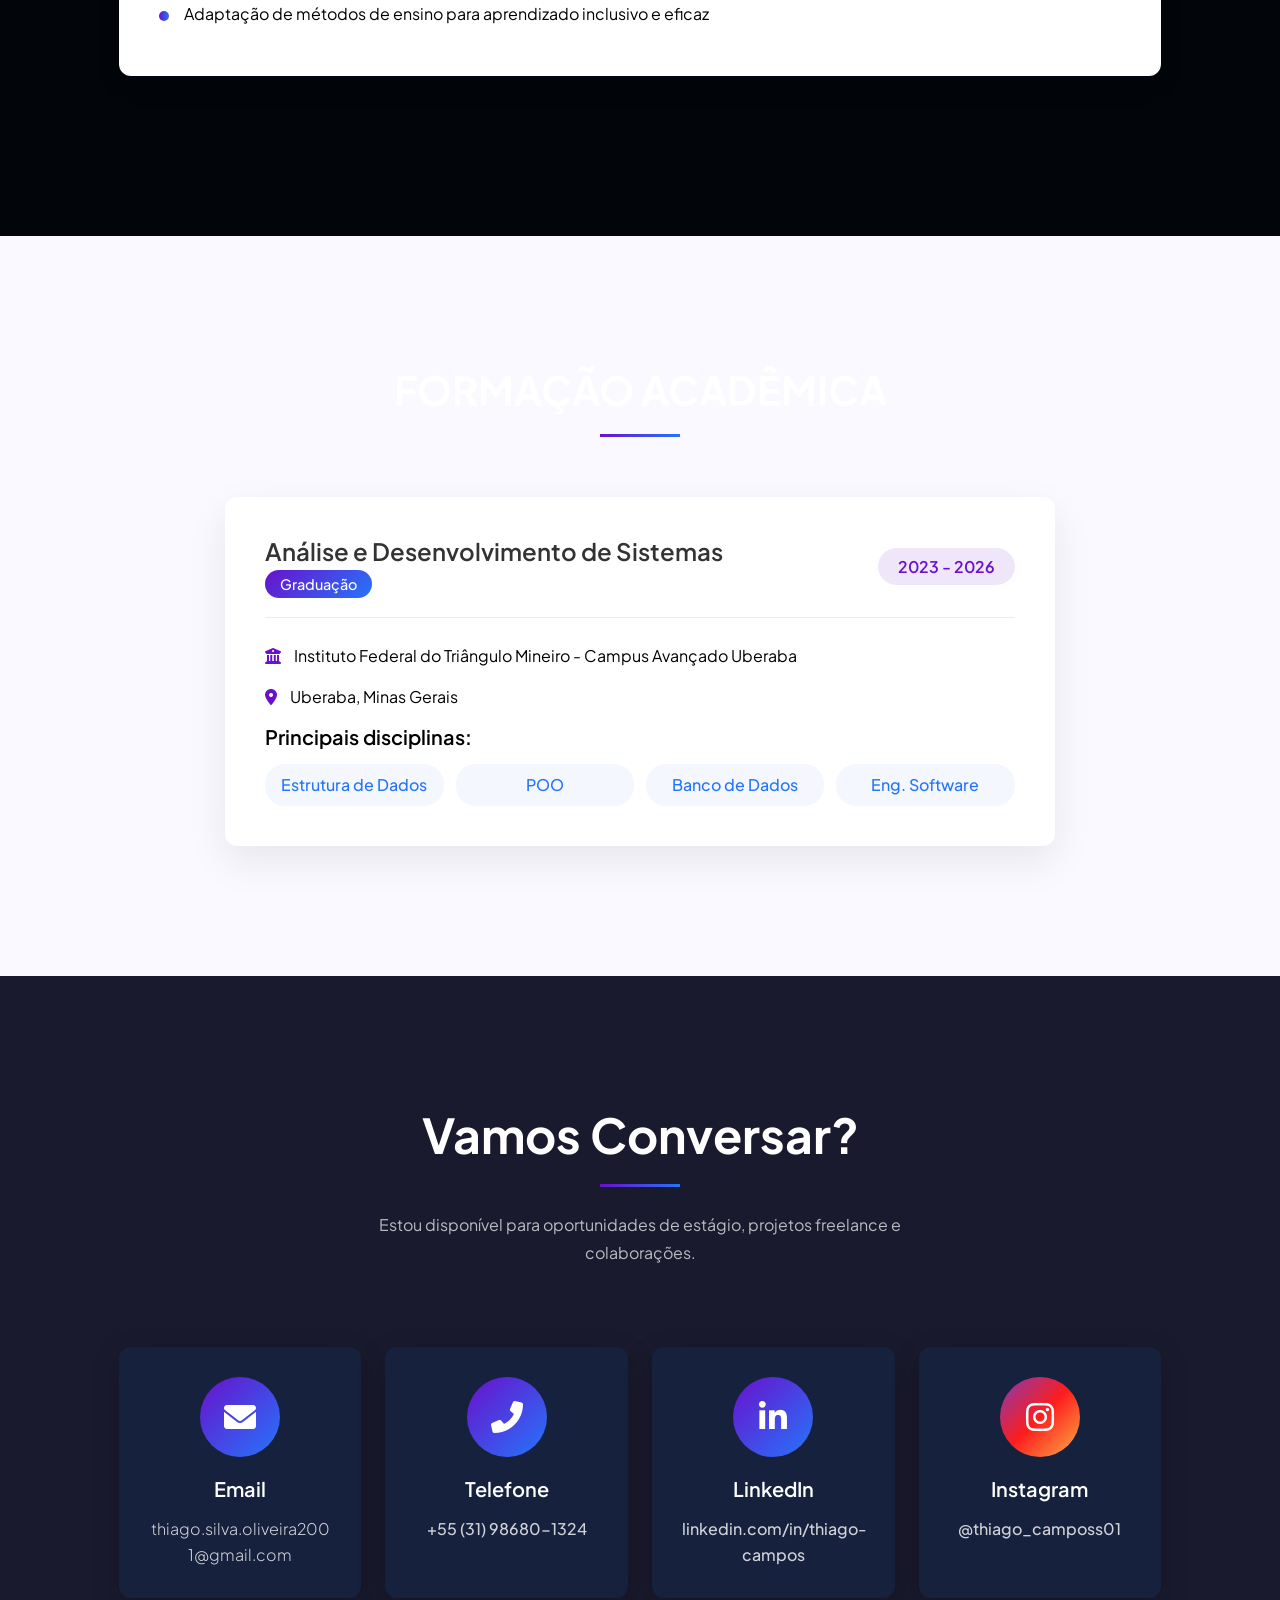
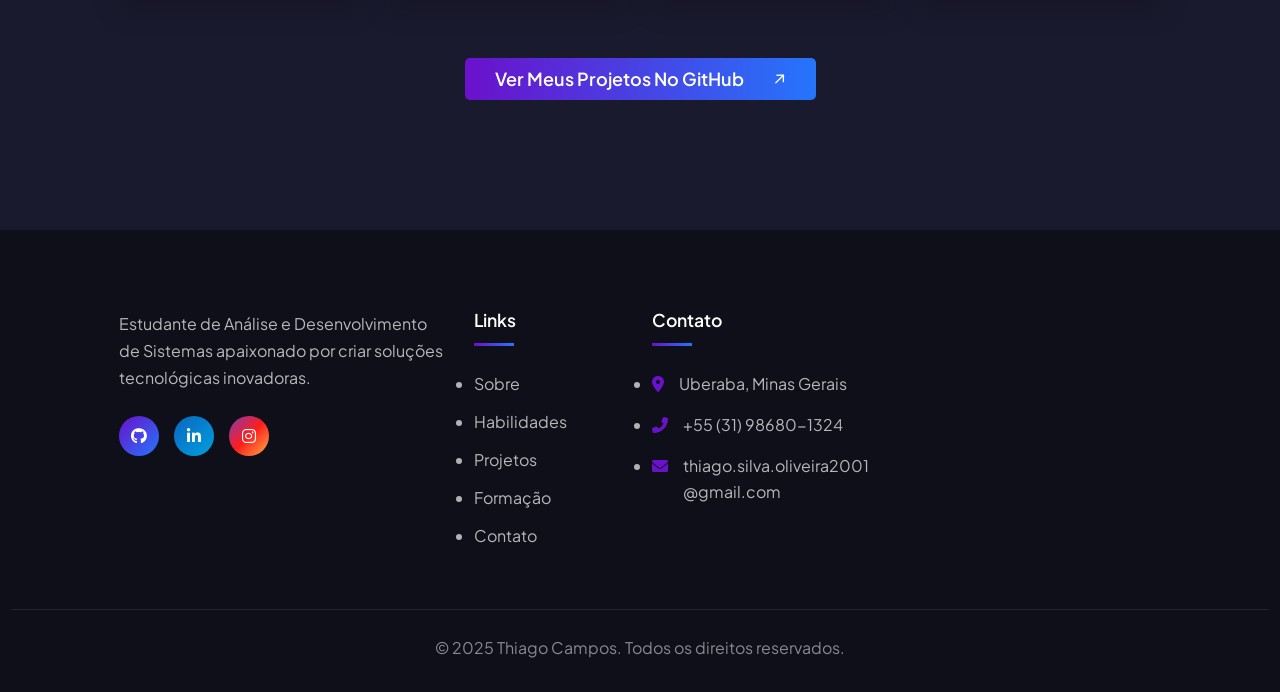
==== commit 137957d7: "att" ====
--- a/index.html
+++ b/index.html
@@ -183,7 +183,7 @@
                                                 conhecimentos em projetos reais e contribuir para o avanço tecnológico.
                                             </p>
                                             <div class="text-center">
-                                                <a href="assets/Curriculo Novo  (1).pdf" download class="rr-primary-btn"
+                                                <a href="assets/Curriculo Novo.pdf" download class="rr-primary-btn"
                                                     style="background: linear-gradient(90deg, #6a11cb 0%, #2575fc 100%); border: none; padding: 12px 30px; font-weight: 600;">
                                                     Download CV <i class="fa-sharp fa-regular fa-arrow-right"></i>
                                                 </a>
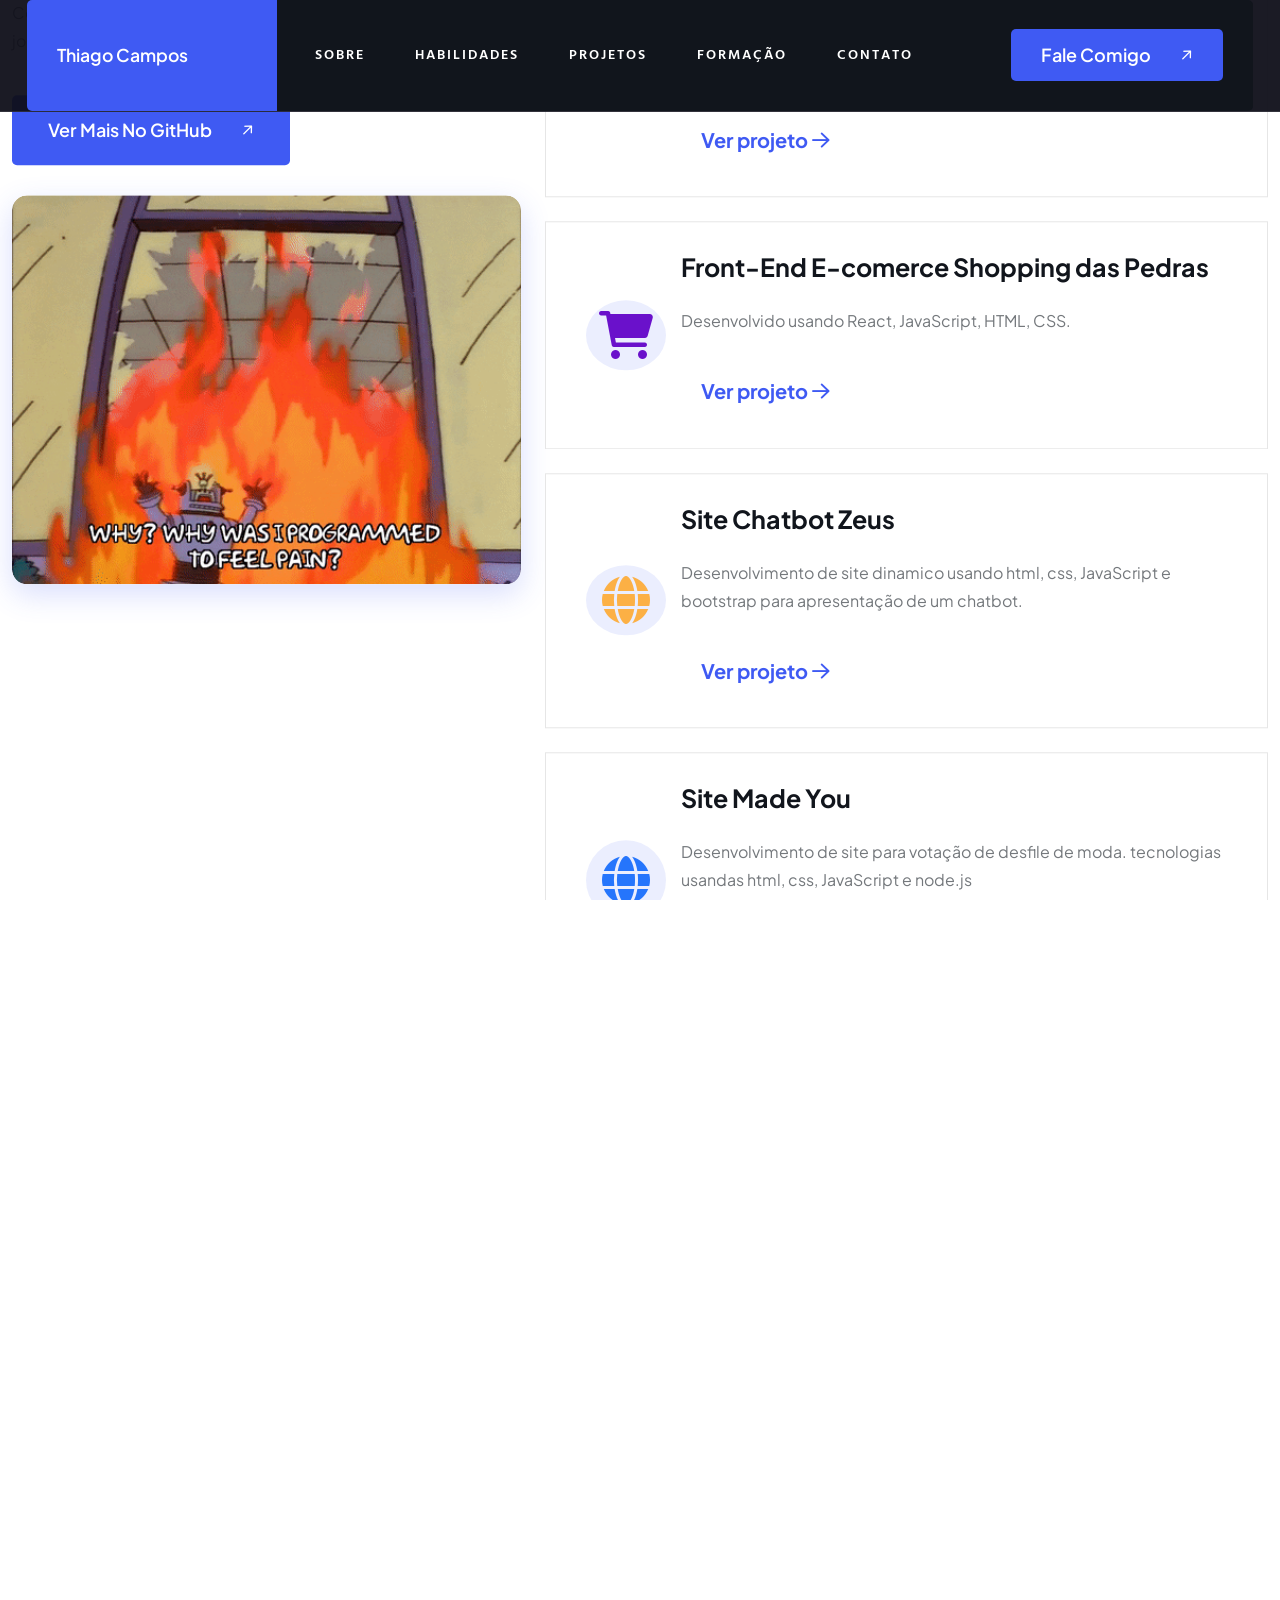
==== commit 1bd495d1: "Atualização navbar" ====
--- a/index.html
+++ b/index.html
@@ -34,46 +34,97 @@
         <div class="primary-header">
             <div class="container">
                 <div class="primary-header-inner">
-                    <div class="header-menu-wrap" style="margin-left: auto; margin-right: auto; text-align: center;">
-                        <div class="mobile-menu-items">
-                            <ul>
-                                <li class="menu-item-has-children active mega-menu">
-                                    <a href="#smooth-wrapper">Home</a>
-                                </li>
-                                <li class="menu-item-has-children">
-                                    <a href="#about-section">Sobre</a>
-                                </li>
-                                <li class="menu-item-has-children">
-                                    <a href="#skills-section">Habilidades</a>
-                                </li>
-                                <li class="menu-item-has-children">
-                                    <a href="#projects-section">Projetos</a>
-                                </li>
-                                <li class="menu-item-has-children">
-                                    <a href="#education-section">Formação</a>
-                                </li>
-                                <li class="menu-item-has-children">
-                                    <a href="#contact-section">Contato</a>
-                                </li>
-                            </ul>
-                        </div>
-                    </div>
-                    <!-- /.header-menu-wrap -->
+                    <!-- Logo -->
+                    <div class="header-logo">
+                        <a href="#smooth-wrapper" class="logo">
+                            <h3 style="color: white; margin: 0; font-size: 1.5rem;">Thiago Campos</h3>
+                        </a>
+                    </div>
+                    
+                    <!-- Desktop Menu -->
+                    <div class="header-menu-wrap d-none d-lg-flex">
+                        <div class="header-menu">
+                            <nav class="main-menu">
+                                <ul>
+                                    <li><a href="#about-section">Sobre</a></li>
+                                    <li><a href="#skills-section">Habilidades</a></li>
+                                    <li><a href="#projects-section">Projetos</a></li>
+                                    <li><a href="#education-section">Formação</a></li>
+                                    <li><a href="#contact-section">Contato</a></li>
+                                </ul>
+                            </nav>
+                        </div>
+                    </div>
+                    
+                    <!-- Header Right -->
                     <div class="header-right-wrap">
                         <div class="header-right">
-                            <div class="header-btn-wrap">
+                            <!-- Desktop Contact Button -->
+                            <div class="header-btn-wrap d-none d-lg-block">
                                 <a href="https://www.linkedin.com/in/thiago-campos-6a3115225/" target="_blank"
-                                    class="rr-primary-btn">Fale Comigo <i
-                                        class="fa-sharp fa-regular fa-arrow-right"></i></a>
-                            </div>
-                        </div>
-                        <!-- /.header-right -->
+                                    class="rr-primary-btn">Fale Comigo <i class="fa-sharp fa-regular fa-arrow-right"></i></a>
+                            </div>
+                            
+                            <!-- Mobile Menu Toggle -->
+                            <div class="mobile-menu-toggle d-lg-none">
+                                <button class="mobile-toggle-btn" id="mobileMenuToggle">
+                                    <span class="bar"></span>
+                                    <span class="bar"></span>
+                                    <span class="bar"></span>
+                                </button>
+                            </div>
+                        </div>
                     </div>
                 </div>
             </div>
         </div>
     </header>
     <!-- /.header-area-end -->
+    
+    <!-- Mobile Menu Overlay -->
+    <div class="mobile-menu-overlay" id="mobileMenuOverlay"></div>
+    
+    <!-- Mobile Menu -->
+    <div class="mobile-menu" id="mobileMenu">
+        <div class="mobile-menu-header">
+            <div class="mobile-menu-logo">
+                <h3>Thiago Campos</h3>
+            </div>
+            <button class="mobile-menu-close" id="mobileMenuClose">
+                <i class="fa-solid fa-times"></i>
+            </button>
+        </div>
+        
+        <nav class="mobile-menu-nav">
+            <ul class="mobile-menu-list">
+                <li class="mobile-menu-item">
+                    <a href="#smooth-wrapper" class="mobile-menu-link">Home</a>
+                </li>
+                <li class="mobile-menu-item">
+                    <a href="#about-section" class="mobile-menu-link">Sobre</a>
+                </li>
+                <li class="mobile-menu-item">
+                    <a href="#skills-section" class="mobile-menu-link">Habilidades</a>
+                </li>
+                <li class="mobile-menu-item">
+                    <a href="#projects-section" class="mobile-menu-link">Projetos</a>
+                </li>
+                <li class="mobile-menu-item">
+                    <a href="#education-section" class="mobile-menu-link">Formação</a>
+                </li>
+                <li class="mobile-menu-item">
+                    <a href="#contact-section" class="mobile-menu-link">Contato</a>
+                </li>
+            </ul>
+        </nav>
+        
+        <div class="mobile-menu-footer">
+            <a href="https://www.linkedin.com/in/thiago-campos-6a3115225/" target="_blank" class="mobile-contact-btn">
+                Fale Comigo <i class="fa-sharp fa-regular fa-arrow-right"></i>
+            </a>
+        </div>
+    </div>
+    <!-- /.Mobile Menu -->
     <div id="smooth-wrapper">
         <div id="smooth-content">
             <div class="slider-section">
@@ -183,7 +234,7 @@
                                                 conhecimentos em projetos reais e contribuir para o avanço tecnológico.
                                             </p>
                                             <div class="text-center">
-                                                <a href="assets/Curriculo Novo.pdf" download class="rr-primary-btn"
+                                                <a href="assets/CV_Thiago_Campos_Oliveira_Silva_ATS.pdf" download class="rr-primary-btn"
                                                     style="background: linear-gradient(90deg, #6a11cb 0%, #2575fc 100%); border: none; padding: 12px 30px; font-weight: 600;">
                                                     Download CV <i class="fa-sharp fa-regular fa-arrow-right"></i>
                                                 </a>
@@ -298,7 +349,7 @@
                                         <h4 class="title">Site PoloNetworks</h4>
                                         <p>Desenvolvimento de um site estatico one page moderno e resposivo com html,
                                             css, JavaScript, Bootstrap.</p>
-                                        <a href="#" class="learn-more">Ver projeto <i
+                                        <a href="https://github.com/ThiagoCampoos/Site-PoloNetworks" target="_blank" class="learn-more">Ver projeto <i
                                                 class="fa-sharp fa-regular fa-arrow-right"></i></a>
                                     </div>
                                 </div>
@@ -318,7 +369,7 @@
                                     <div class="content">
                                         <h4 class="title">Front-End E-comerce Shopping das Pedras</h4>
                                         <p>Desenvolvido usando React, JavaScript, HTML, CSS.</p>
-                                        <a href="#" class="learn-more">Ver projeto <i
+                                        <a href="https://github.com/ThiagoCampoos/site-shoppdaspedaras" target="_blank" class="learn-more">Ver projeto <i
                                                 class="fa-sharp fa-regular fa-arrow-right"></i></a>
                                     </div>
                                 </div>
@@ -340,7 +391,7 @@
                                         <p>Desenvolvimento de site dinamico usando html, css, JavaScript e bootstrap para apresentação de 
                                             um chatbot.
                                         </p>
-                                        <a href="#" class="learn-more">Ver projeto <i
+                                        <a href="https://autozeus.com.br/index.html" target="_blank" class="learn-more">Ver projeto <i
                                                 class="fa-sharp fa-regular fa-arrow-right"></i></a>
                                     </div>
                                 </div>
@@ -359,7 +410,7 @@
                                     <div class="content">
                                         <h4 class="title">Site Made You</h4>
                                         <p>Desenvolvimento de site para votação de desfile de moda. tecnologias usandas html, css, JavaScript e node.js</p>
-                                        <a href="#" class="learn-more">Ver projeto <i
+                                        <a href="https://github.com/ThiagoCampoos/site-made-you" target="_blank" class="learn-more">Ver projeto <i
                                                 class="fa-sharp fa-regular fa-arrow-right"></i></a>
                                     </div>
                             </div>
@@ -738,4 +789,96 @@
                         </p>
                     </div>
                 </div>
-            </footer>+            </footer>
+        </div>
+    </div>
+
+    <!-- JS here -->
+    <script src="assets/js/vendor/jquary-3.6.0.min.js"></script>
+    <script src="assets/js/vendor/bootstrap-bundle.js"></script>
+    <script src="assets/js/vendor/imagesloaded-pkgd.js"></script>
+    <script src="assets/js/vendor/waypoints.min.js"></script>
+    <script src="assets/js/vendor/venobox.min.js"></script>
+    <script src="assets/js/vendor/odometer.min.js"></script>
+    <script src="assets/js/vendor/smooth-scroll.js"></script>
+    <script src="assets/js/vendor/jquery.carouselTicker.js"></script>
+    <script src="assets/js/vendor/nice-select.js"></script>
+    <script src="assets/js/vendor/swiper.min.js"></script>
+    <script src="assets/js/vendor/wow.min.js"></script>
+    <script src="assets/js/vendor/gsap.min.js"></script>
+    <script src="assets/js/vendor/scroll-trigger.min.js"></script>
+    <script src="assets/js/vendor/scroll-smoother.js"></script>
+    
+    <!-- Custom Mobile Menu Script -->
+    <script>
+        document.addEventListener('DOMContentLoaded', function() {
+            const mobileMenuToggle = document.getElementById('mobileMenuToggle');
+            const mobileMenu = document.getElementById('mobileMenu');
+            const mobileMenuOverlay = document.getElementById('mobileMenuOverlay');
+            const mobileMenuClose = document.getElementById('mobileMenuClose');
+            const mobileMenuLinks = document.querySelectorAll('.mobile-menu-link');
+            const body = document.body;
+            
+            // Function to open mobile menu
+            function openMobileMenu() {
+                mobileMenu.classList.add('active');
+                mobileMenuOverlay.classList.add('active');
+                mobileMenuToggle.classList.add('active');
+                body.classList.add('menu-open');
+            }
+            
+            // Function to close mobile menu
+            function closeMobileMenu() {
+                mobileMenu.classList.remove('active');
+                mobileMenuOverlay.classList.remove('active');
+                mobileMenuToggle.classList.remove('active');
+                body.classList.remove('menu-open');
+            }
+            
+            // Toggle menu on button click
+            mobileMenuToggle.addEventListener('click', function(e) {
+                e.preventDefault();
+                if (mobileMenu.classList.contains('active')) {
+                    closeMobileMenu();
+                } else {
+                    openMobileMenu();
+                }
+            });
+            
+            // Close menu on close button click
+            mobileMenuClose.addEventListener('click', function(e) {
+                e.preventDefault();
+                closeMobileMenu();
+            });
+            
+            // Close menu on overlay click
+            mobileMenuOverlay.addEventListener('click', function() {
+                closeMobileMenu();
+            });
+            
+            // Close menu when clicking on menu links
+            mobileMenuLinks.forEach(function(link) {
+                link.addEventListener('click', function() {
+                    closeMobileMenu();
+                });
+            });
+            
+            // Close menu on escape key press
+            document.addEventListener('keydown', function(e) {
+                if (e.key === 'Escape' && mobileMenu.classList.contains('active')) {
+                    closeMobileMenu();
+                }
+            });
+            
+            // Prevent menu from staying open on window resize
+            window.addEventListener('resize', function() {
+                if (window.innerWidth > 992 && mobileMenu.classList.contains('active')) {
+                    closeMobileMenu();
+                }
+            });
+        });
+    </script>
+    <script src="assets/js/vendor/split-type.min.js"></script>
+    <script src="assets/js/main.js"></script>
+</body>
+</html>
--- a/assets/css/main.css
+++ b/assets/css/main.css
@@ -77,6 +77,7 @@
   color: var(--rr-color-text-body);
   position: relative;
   z-index: 1;
+  padding-top: 80px;
 }
 
 img {
@@ -24352,4 +24353,307 @@
   border-radius: 50%;
 }
 
+/* Modern Mobile Menu Styles */
+.header-logo {
+  flex: 0 0 auto;
+  margin-right: 20px;
+}
+
+.header-logo h3 {
+  font-size: 1.1rem !important;
+  margin: 0 !important;
+  font-weight: 600;
+  white-space: nowrap;
+}
+
+.header-menu-wrap {
+  flex: 1;
+  display: flex;
+  justify-content: center;
+  max-width: none;
+}
+
+.header-menu .main-menu ul {
+  display: flex;
+  gap: 20px;
+  margin: 0;
+  padding: 0;
+  list-style: none;
+  align-items: center;
+  flex-wrap: nowrap;
+}
+
+.header-menu .main-menu ul li {
+  flex-shrink: 0;
+}
+
+.header-menu .main-menu ul li a {
+  font-size: 0.9rem;
+  font-weight: 500;
+  padding: 6px 10px;
+  transition: all 0.3s ease;
+  white-space: nowrap;
+  display: block;
+}
+
+.header-right-wrap {
+  flex: 0 0 auto;
+  justify-content: flex-end;
+  display: flex;
+  margin-left: 20px;
+}
+
+.primary-header-inner {
+  display: flex;
+  align-items: center;
+  justify-content: space-between;
+  padding: 12px 0;
+  max-width: 1400px;
+  margin: 0 auto;
+  min-height: 60px;
+}
+
+.primary-header {
+  position: fixed;
+  top: 0;
+  left: 0;
+  right: 0;
+  width: 100%;
+  padding: 0 15px;
+  background: rgba(15, 15, 26, 0.95);
+  backdrop-filter: blur(10px);
+  border-bottom: 1px solid rgba(255, 255, 255, 0.1);
+  z-index: 1000;
+  transition: all 0.3s ease;
+}
+
+.header-right-wrap {
+  flex: 0 0 auto;
+  justify-content: flex-end;
+  display: flex;
+  margin-left: 40px;
+}
+
+/* Mobile Menu Toggle Button */
+.mobile-toggle-btn {
+  background: none;
+  border: none;
+  cursor: pointer;
+  padding: 10px;
+  display: flex;
+  flex-direction: column;
+  justify-content: space-around;
+  width: 40px;
+  height: 40px;
+  position: relative;
+  z-index: 1001;
+  transition: all 0.3s ease;
+}
+
+.mobile-toggle-btn .bar {
+  width: 25px;
+  height: 3px;
+  background: linear-gradient(90deg, #6a11cb 0%, #2575fc 100%);
+  border-radius: 2px;
+  transition: all 0.3s ease;
+  transform-origin: center;
+}
+
+.mobile-toggle-btn.active .bar:nth-child(1) {
+  transform: rotate(45deg) translate(6px, 6px);
+}
+
+.mobile-toggle-btn.active .bar:nth-child(2) {
+  opacity: 0;
+}
+
+.mobile-toggle-btn.active .bar:nth-child(3) {
+  transform: rotate(-45deg) translate(6px, -6px);
+}
+
+/* Mobile Menu Overlay */
+.mobile-menu-overlay {
+  position: fixed;
+  top: 0;
+  left: 0;
+  width: 100%;
+  height: 100%;
+  background: rgba(0, 0, 0, 0.8);
+  z-index: 999;
+  opacity: 0;
+  visibility: hidden;
+  transition: all 0.3s ease;
+  backdrop-filter: blur(5px);
+}
+
+.mobile-menu-overlay.active {
+  opacity: 1;
+  visibility: visible;
+}
+
+/* Mobile Menu */
+.mobile-menu {
+  position: fixed;
+  top: 0;
+  right: -100%;
+  width: 320px;
+  height: 100vh;
+  background: linear-gradient(135deg, #0f0f1a 0%, #1a1a2e 100%);
+  z-index: 1000;
+  transition: all 0.4s cubic-bezier(0.25, 0.46, 0.45, 0.94);
+  box-shadow: -10px 0 30px rgba(0, 0, 0, 0.3);
+  overflow-y: auto;
+}
+
+.mobile-menu.active {
+  right: 0;
+}
+
+.mobile-menu-header {
+  display: flex;
+  justify-content: space-between;
+  align-items: center;
+  padding: 20px 25px;
+  border-bottom: 1px solid rgba(255, 255, 255, 0.1);
+  background: rgba(255, 255, 255, 0.05);
+}
+
+.mobile-menu-logo h3 {
+  color: #fff;
+  margin: 0;
+  font-size: 1.4rem;
+  font-weight: 600;
+  background: linear-gradient(90deg, #6a11cb 0%, #2575fc 100%);
+  -webkit-background-clip: text;
+  -webkit-text-fill-color: transparent;
+  background-clip: text;
+}
+
+.mobile-menu-close {
+  background: none;
+  border: none;
+  color: #fff;
+  font-size: 1.5rem;
+  cursor: pointer;
+  padding: 8px;
+  border-radius: 50%;
+  transition: all 0.3s ease;
+  display: flex;
+  align-items: center;
+  justify-content: center;
+  width: 40px;
+  height: 40px;
+}
+
+.mobile-menu-close:hover {
+  background: rgba(255, 255, 255, 0.1);
+  transform: rotate(90deg);
+}
+
+.mobile-menu-nav {
+  padding: 30px 0;
+}
+
+.mobile-menu-list {
+  list-style: none;
+  padding: 0;
+  margin: 0;
+}
+
+.mobile-menu-item {
+  margin: 0;
+  border-bottom: 1px solid rgba(255, 255, 255, 0.05);
+}
+
+.mobile-menu-link {
+  display: block;
+  padding: 18px 25px;
+  color: #fff;
+  text-decoration: none;
+  font-size: 1.1rem;
+  font-weight: 500;
+  transition: all 0.3s ease;
+  position: relative;
+  overflow: hidden;
+}
+
+.mobile-menu-link::before {
+  content: '';
+  position: absolute;
+  top: 0;
+  left: -100%;
+  width: 100%;
+  height: 100%;
+  background: linear-gradient(90deg, #6a11cb 0%, #2575fc 100%);
+  transition: all 0.3s ease;
+  z-index: -1;
+  opacity: 0.1;
+}
+
+.mobile-menu-link:hover::before {
+  left: 0;
+}
+
+.mobile-menu-link:hover {
+  color: #fff;
+  transform: translateX(10px);
+}
+
+.mobile-menu-footer {
+  padding: 25px;
+  border-top: 1px solid rgba(255, 255, 255, 0.1);
+  margin-top: auto;
+}
+
+.mobile-contact-btn {
+  display: inline-block;
+  width: 100%;
+  padding: 15px 20px;
+  background: linear-gradient(90deg, #6a11cb 0%, #2575fc 100%);
+  color: #fff;
+  text-decoration: none;
+  border-radius: 50px;
+  text-align: center;
+  font-weight: 600;
+  transition: all 0.3s ease;
+  box-shadow: 0 5px 15px rgba(106, 17, 203, 0.3);
+}
+
+.mobile-contact-btn:hover {
+  transform: translateY(-2px);
+  box-shadow: 0 8px 25px rgba(106, 17, 203, 0.4);
+  color: #fff;
+}
+
+/* Responsive Adjustments */
+@media (max-width: 992px) {
+  .header-menu-wrap {
+    display: none !important;
+  }
+  
+  .mobile-menu-toggle {
+    display: block !important;
+  }
+}
+
+@media (max-width: 480px) {
+  .mobile-menu {
+    width: 100%;
+    right: -100%;
+  }
+  
+  .mobile-menu.active {
+    right: 0;
+  }
+}
+
+/* Smooth scrolling for anchor links */
+html {
+  scroll-behavior: smooth;
+}
+
+/* Body scroll lock when menu is open */
+body.menu-open {
+  overflow: hidden;
+}
 /*# sourceMappingURL=main.css.map */
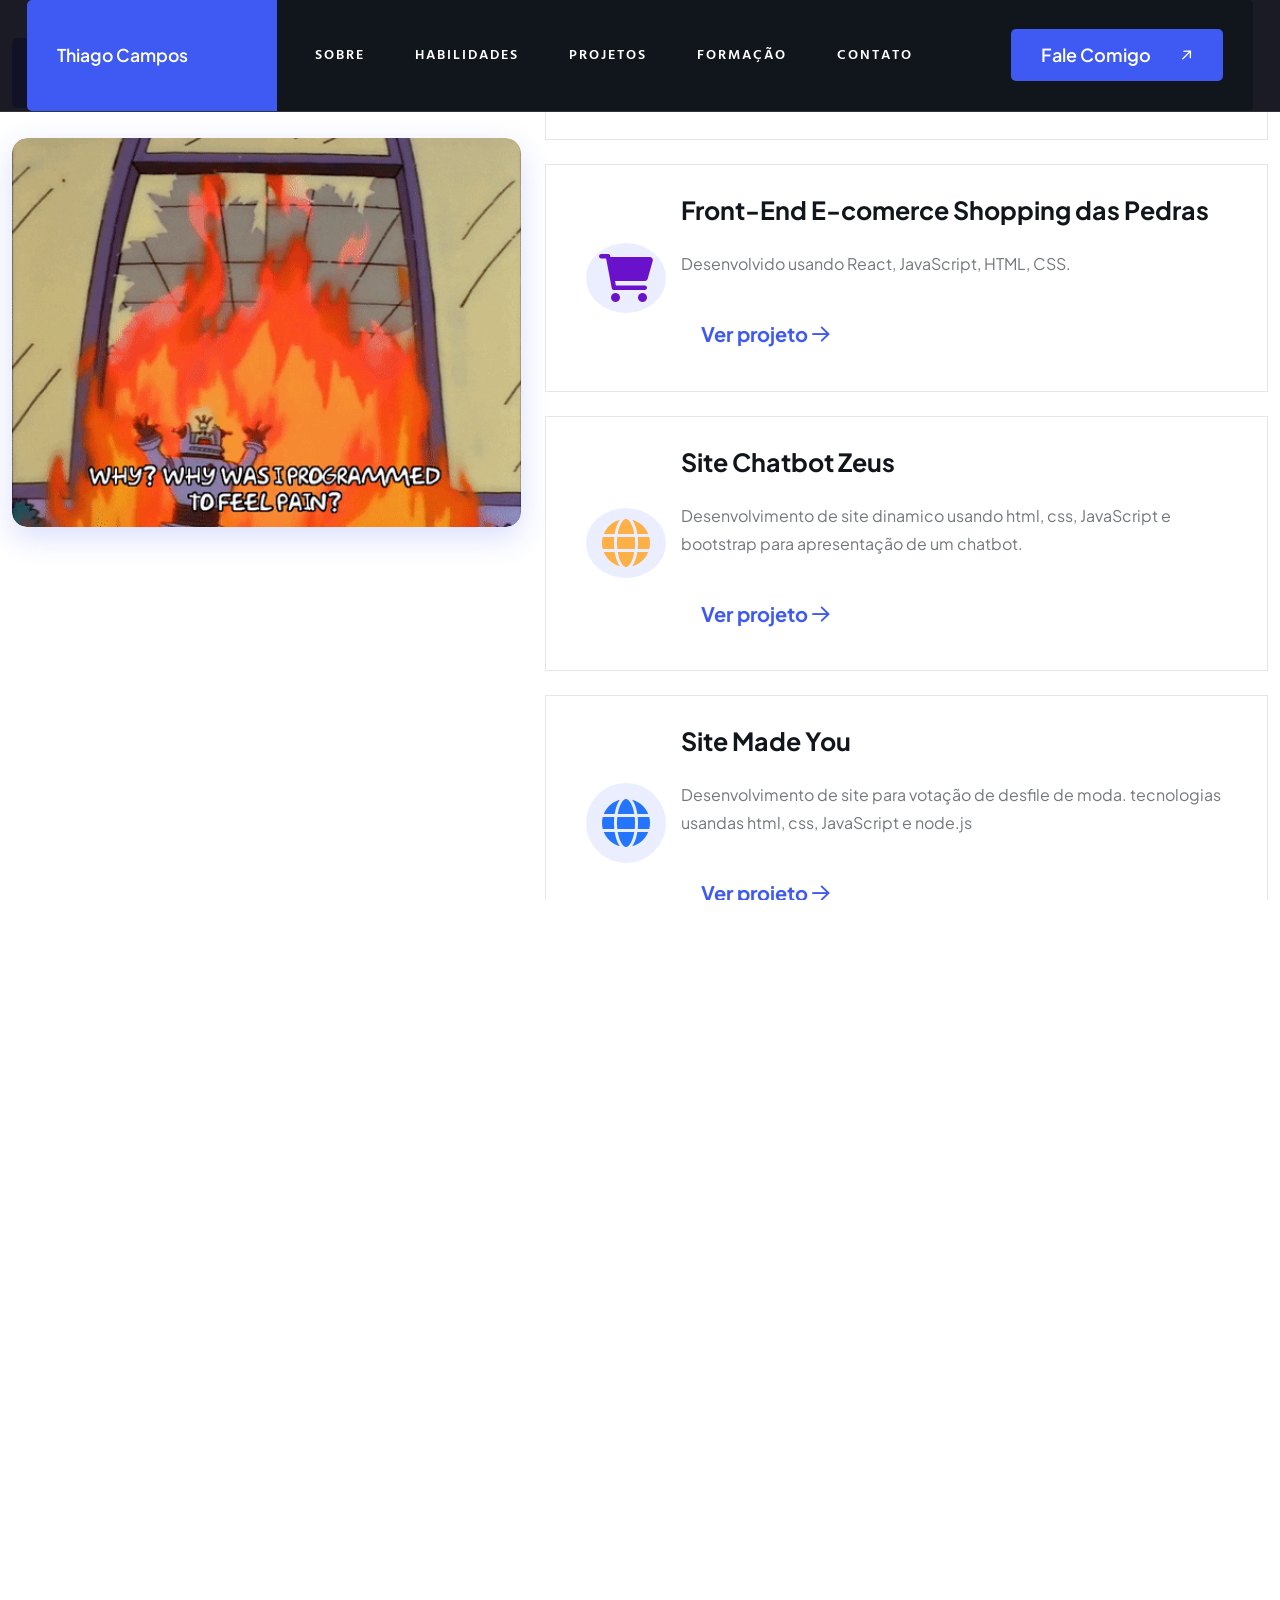
==== commit d8f38951: "Att linkedin" ====
--- a/index.html
+++ b/index.html
@@ -61,7 +61,7 @@
                         <div class="header-right">
                             <!-- Desktop Contact Button -->
                             <div class="header-btn-wrap d-none d-lg-block">
-                                <a href="https://www.linkedin.com/in/thiago-campos-6a3115225/" target="_blank"
+                                <a href="https://www.linkedin.com/in/thiago-campos-dev/" target="_blank"
                                     class="rr-primary-btn">Fale Comigo <i class="fa-sharp fa-regular fa-arrow-right"></i></a>
                             </div>
                             
@@ -119,7 +119,7 @@
         </nav>
         
         <div class="mobile-menu-footer">
-            <a href="https://www.linkedin.com/in/thiago-campos-6a3115225/" target="_blank" class="mobile-contact-btn">
+            <a href="https://www.linkedin.com/in/thiago-campos-dev/" target="_blank" class="mobile-contact-btn">
                 Fale Comigo <i class="fa-sharp fa-regular fa-arrow-right"></i>
             </a>
         </div>
@@ -234,7 +234,7 @@
                                                 conhecimentos em projetos reais e contribuir para o avanço tecnológico.
                                             </p>
                                             <div class="text-center">
-                                                <a href="assets/CV_Thiago_Campos_Oliveira_Silva_ATS.pdf" download class="rr-primary-btn"
+                                                <a href="assets/THIAGO CAMPOS OLIVEIRA SILVA Desenvolvedor Full-Stack.pdf" download class="rr-primary-btn"
                                                     style="background: linear-gradient(90deg, #6a11cb 0%, #2575fc 100%); border: none; padding: 12px 30px; font-weight: 600;">
                                                     Download CV <i class="fa-sharp fa-regular fa-arrow-right"></i>
                                                 </a>
@@ -663,7 +663,7 @@
                                                     style="color: white; font-size: 2rem;"></i>
                                             </div>
                                             <h4 style="color: white; margin-bottom: 15px;">LinkedIn</h4>
-                                            <a href="https://www.linkedin.com/in/thiago-campos-6a3115225/" target="_blank"
+                                            <a href="https://www.linkedin.com/in/thiago-campos-dev/" target="_blank"
                                                 style="color: rgba(255,255,255,0.8); text-decoration: none; font-weight: 500;">linkedin.com/in/thiago-campos</a>
                                         </div>
                                     </div>
@@ -710,7 +710,7 @@
                                                     style="background: linear-gradient(135deg, #6a11cb 0%, #2575fc 100%);">
                                                     <i class="fab fa-github"></i>
                                                 </a>
-                                                <a href="https://linkedin.com/in/thiago-campos-6a3115225/" target="_blank"
+                                                <a href="https://www.linkedin.com/in/thiago-campos-dev/" target="_blank"
                                                     class="social-icon"
                                                     style="background: linear-gradient(135deg, #0a66c2 0%, #00a0dc 100%);">
                                                     <i class="fab fa-linkedin-in"></i>
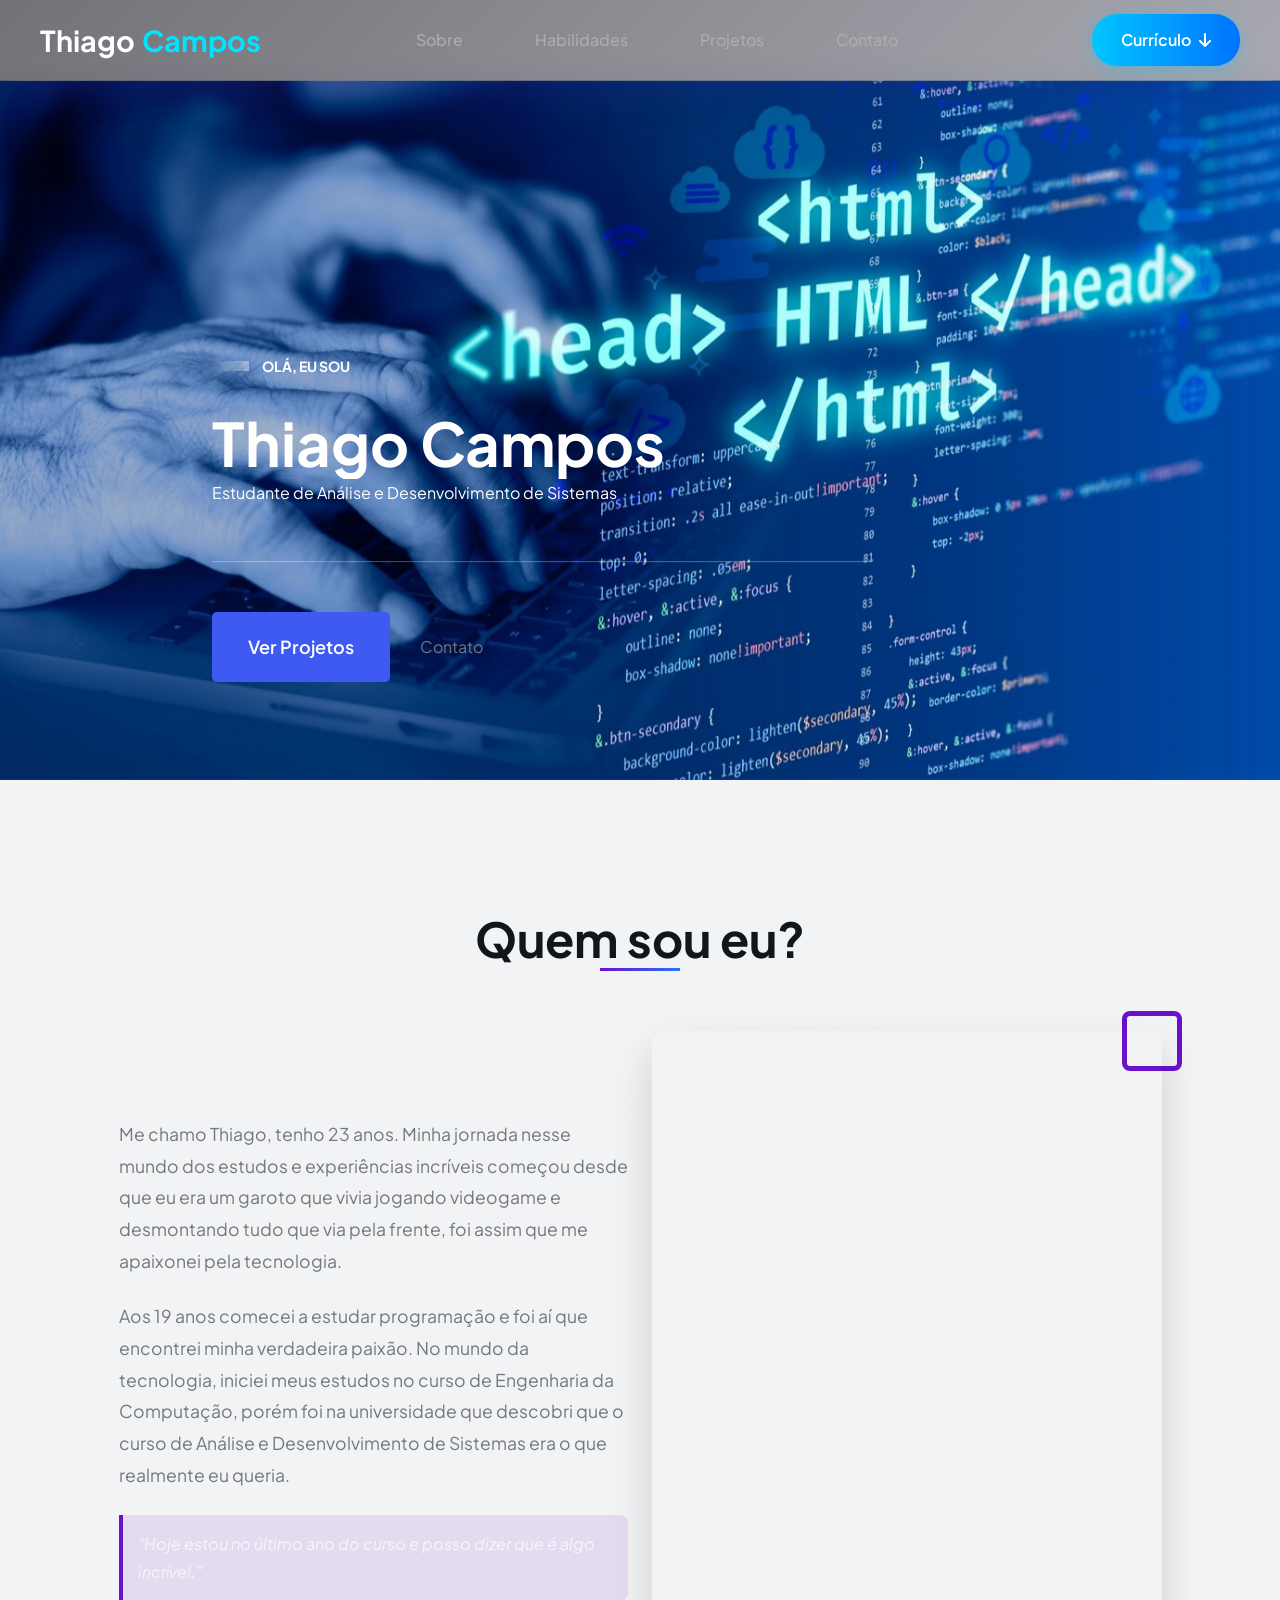
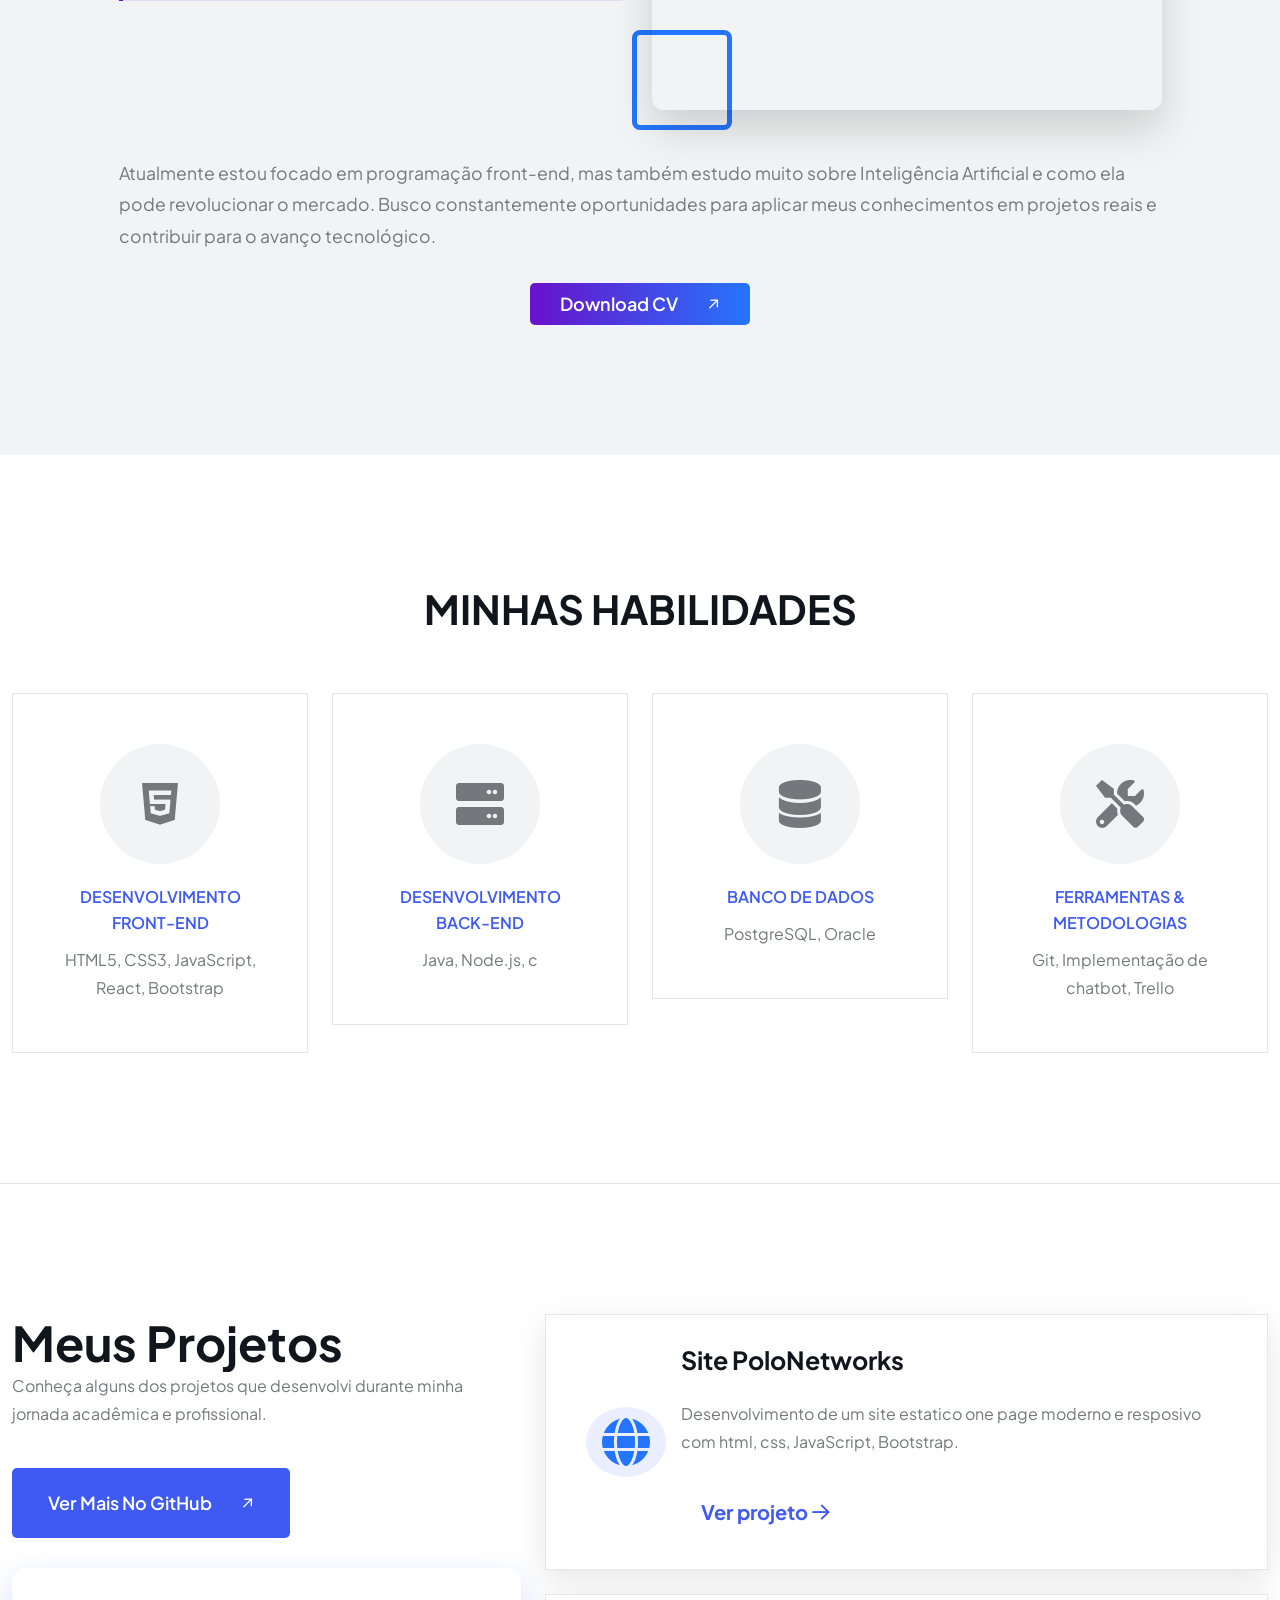
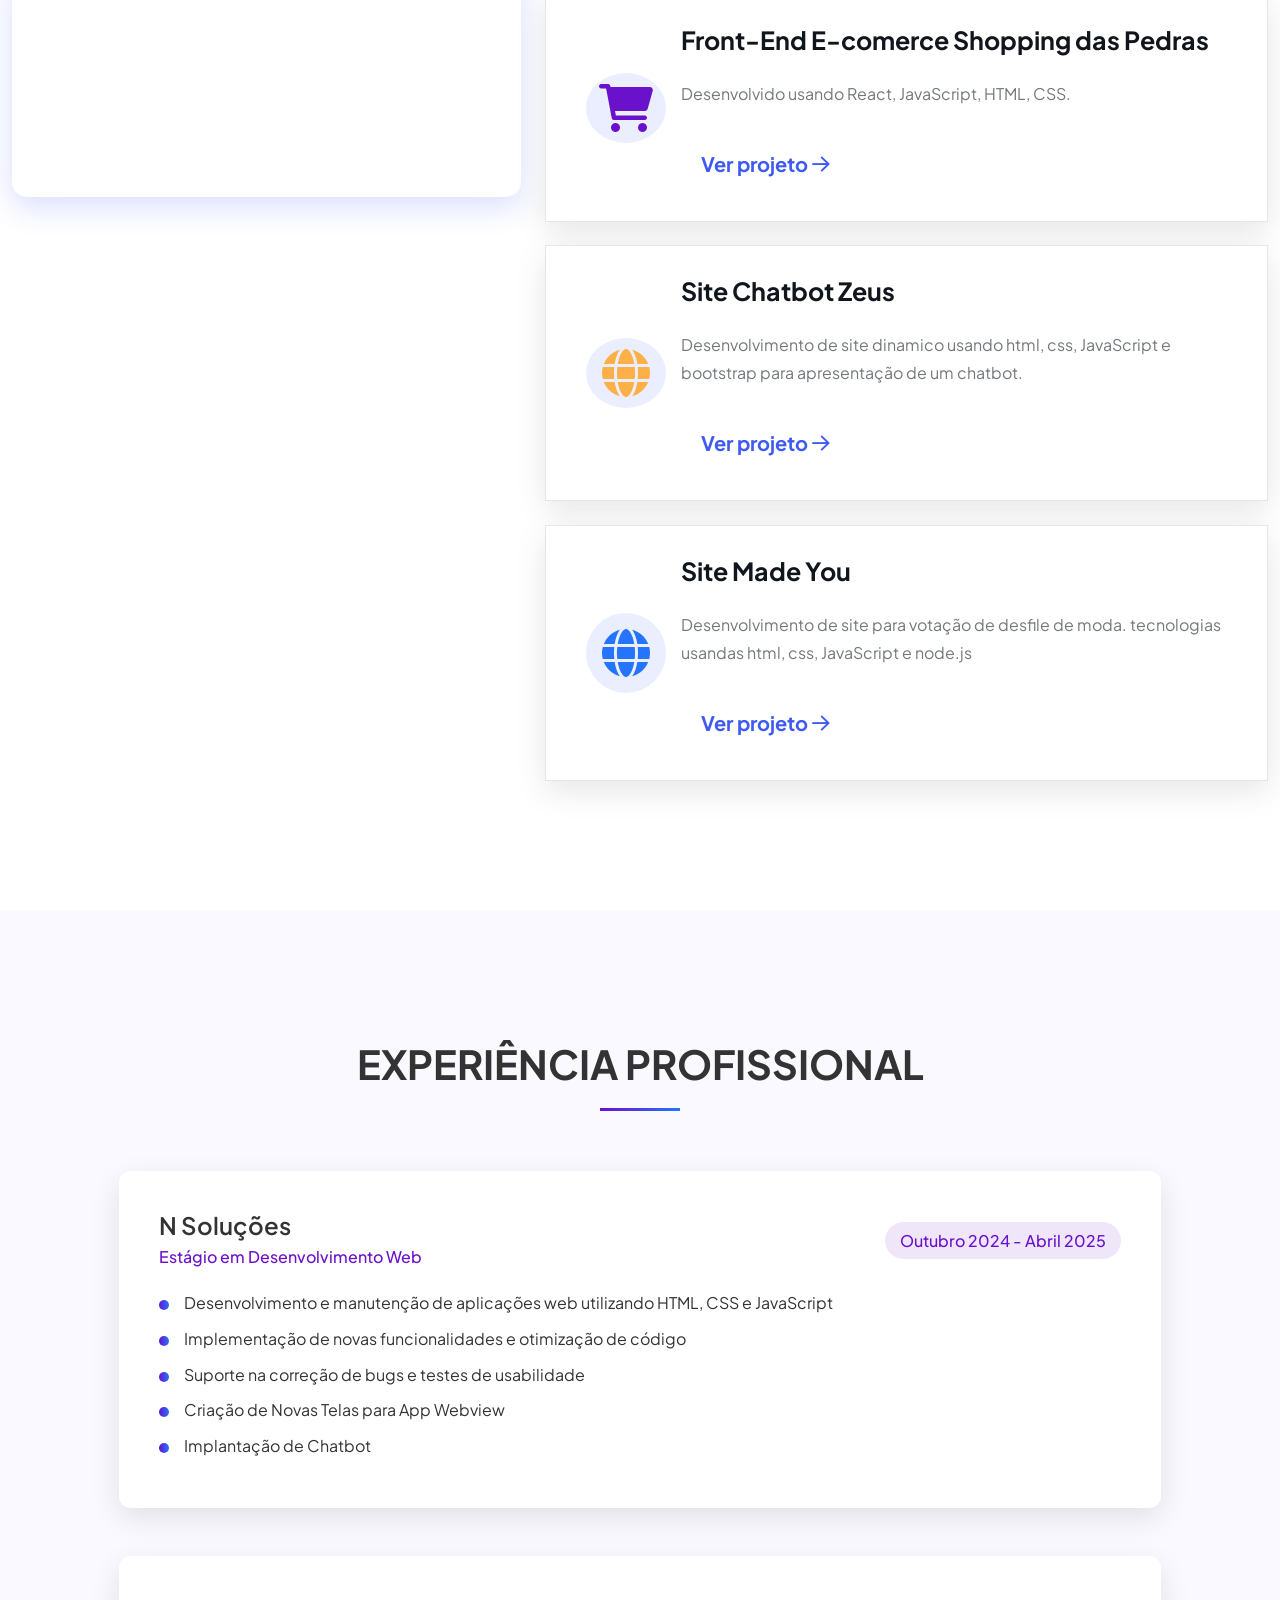
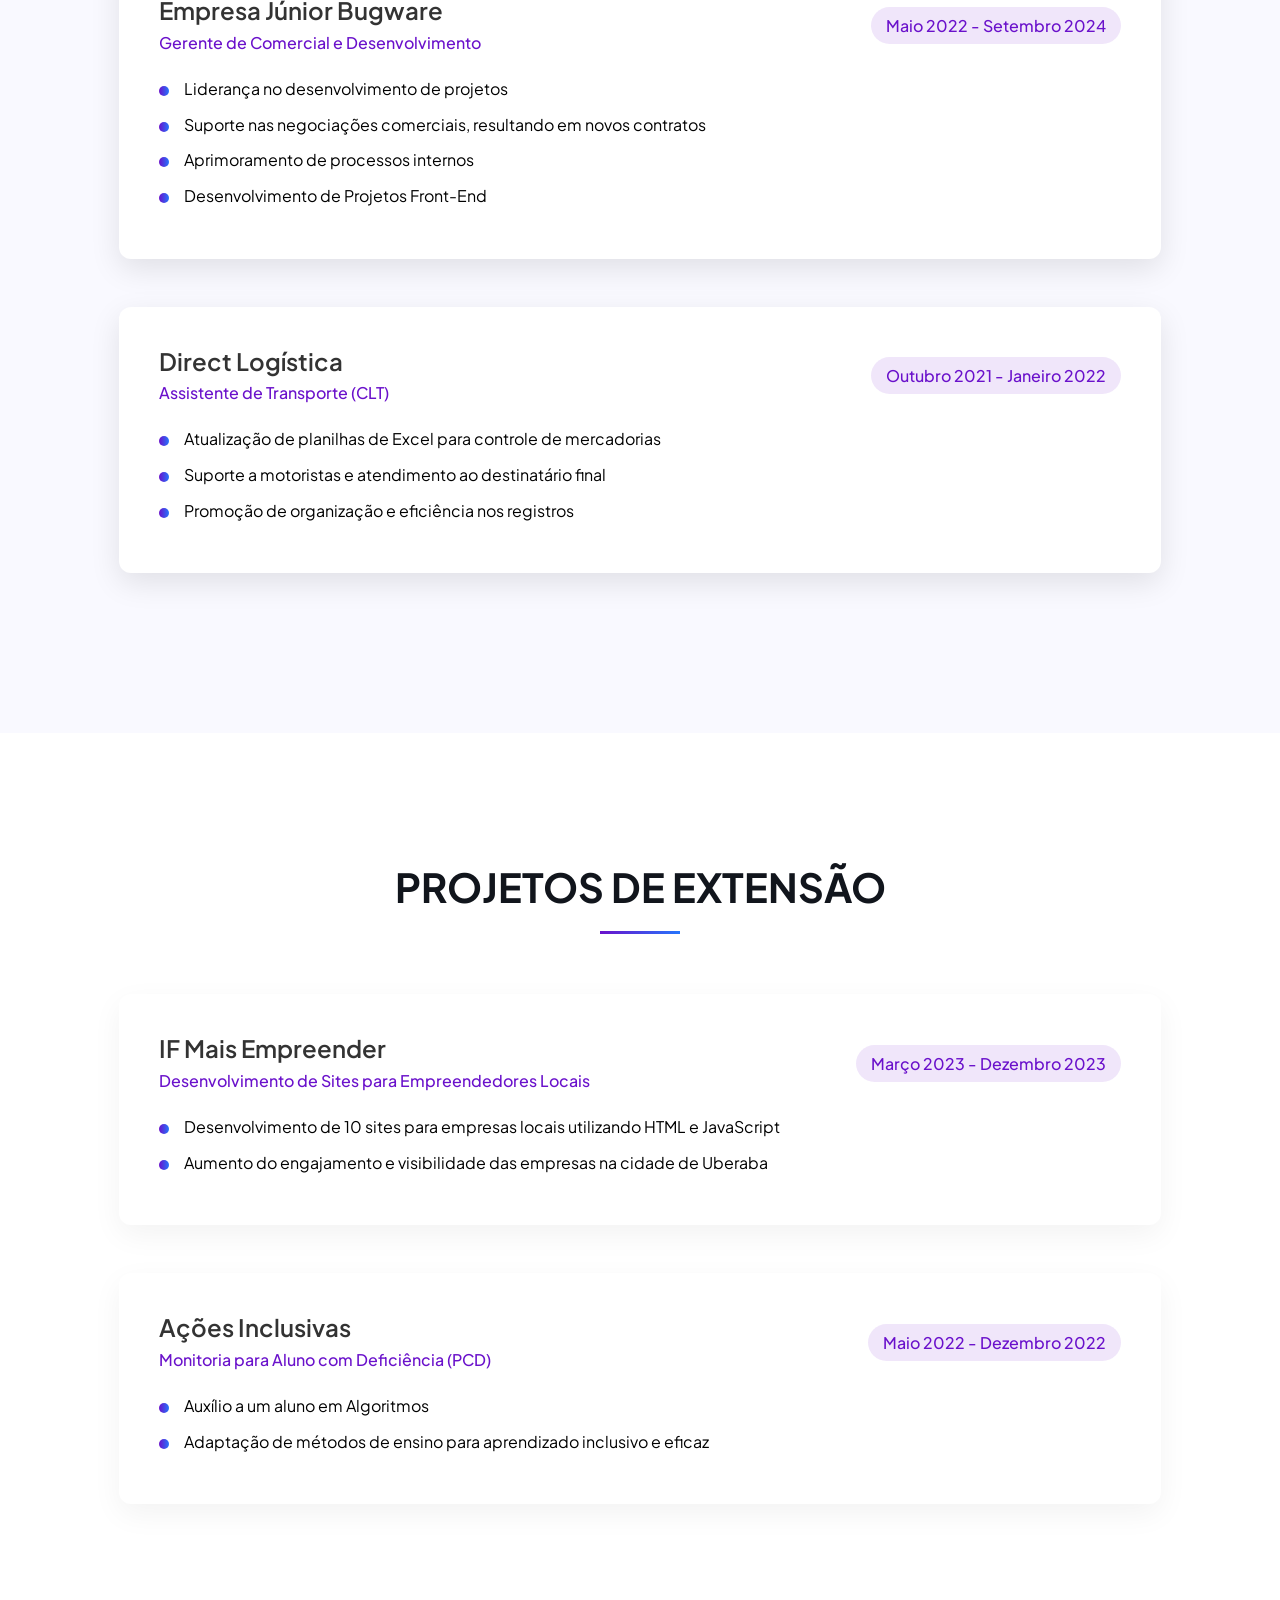
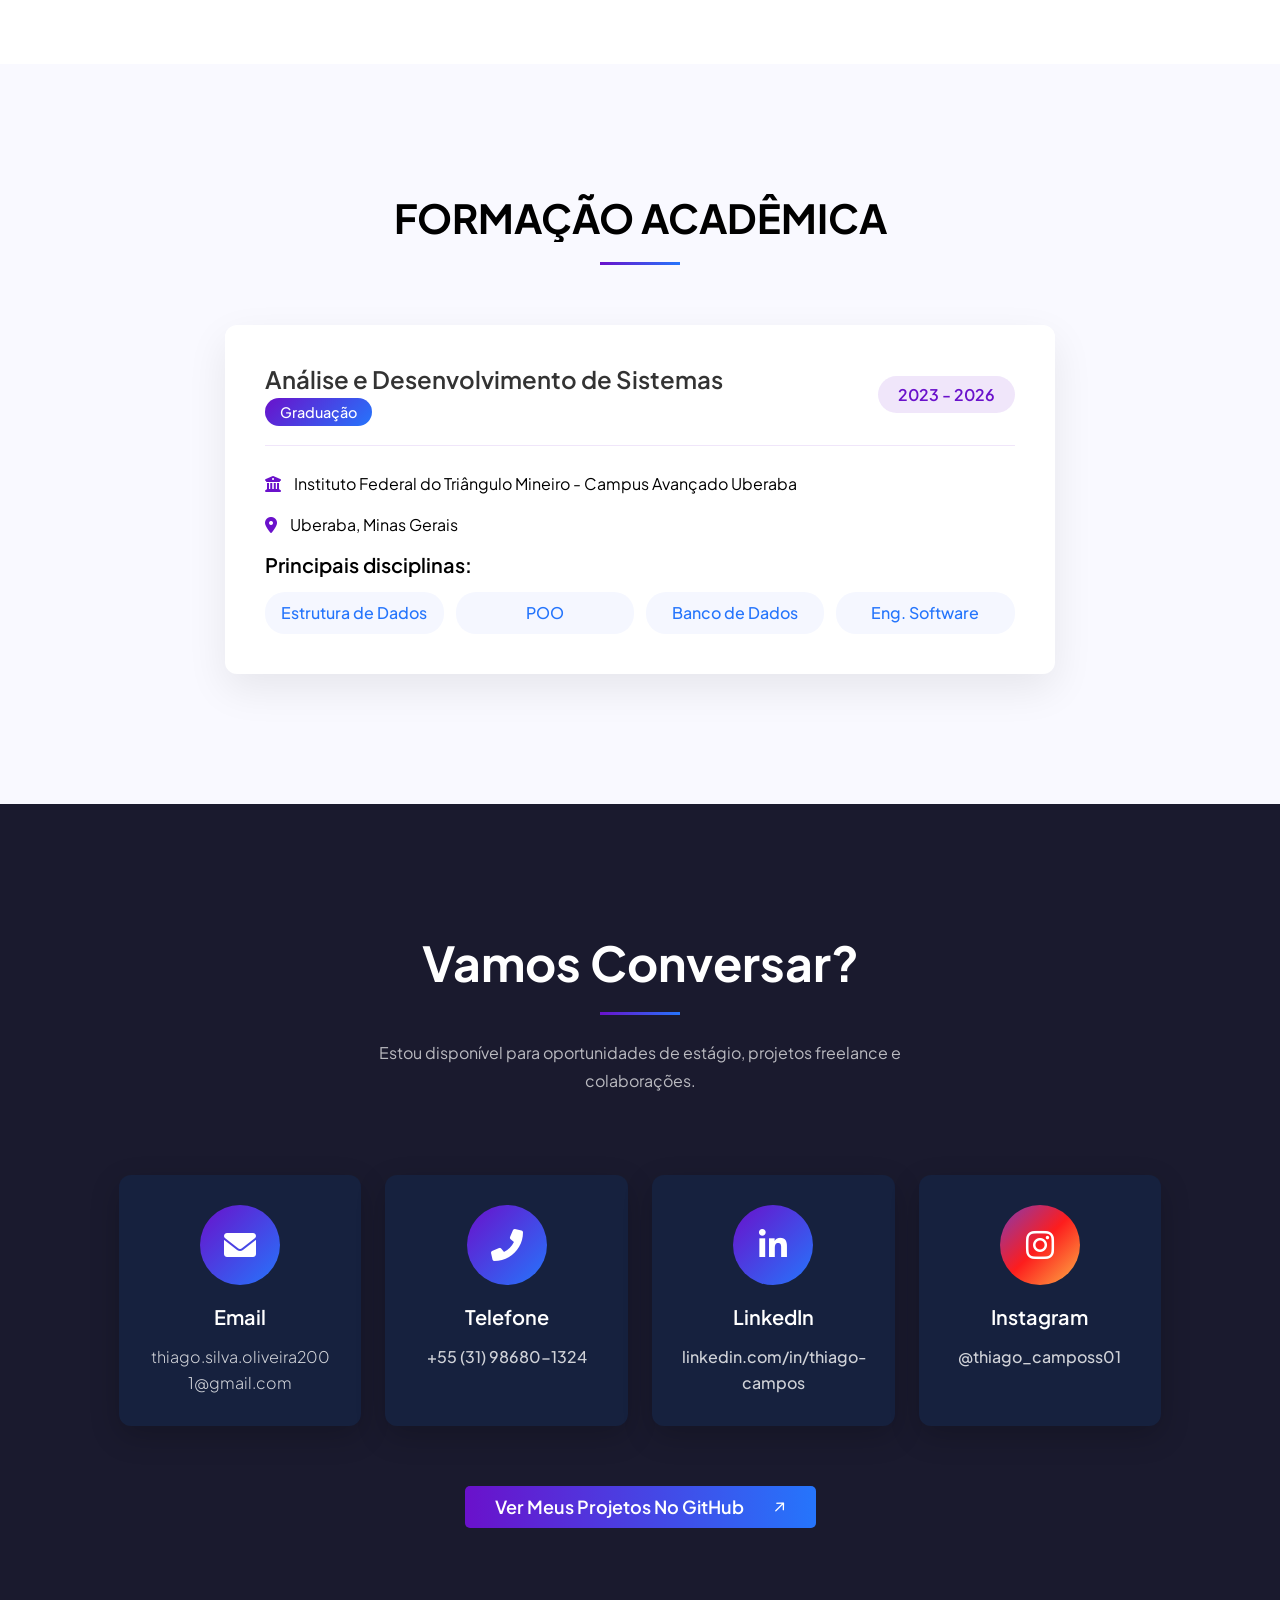
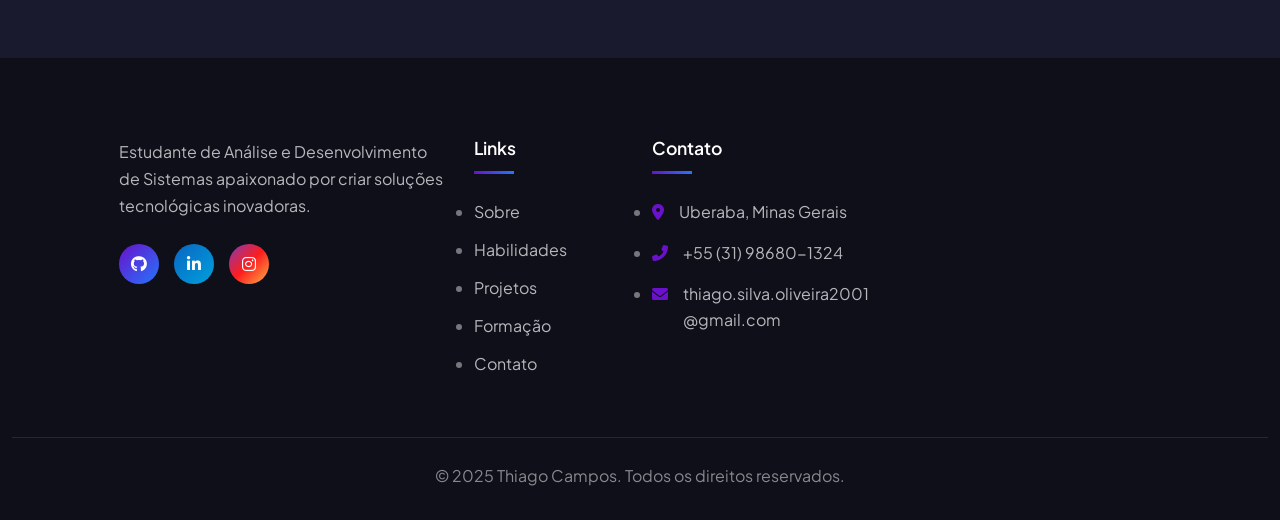
==== commit 96bcbbbd: "ajuste nav bar e otimizaçãoes" ====
--- a/index.html
+++ b/index.html
@@ -17,114 +17,63 @@
     <!-- CSS here -->
     <link rel="stylesheet" href="assets/css/bootstrap.min.css">
     <link rel="stylesheet" href="assets/css/fontawesome.min.css">
-    <link rel="stylesheet" href="assets/css/venobox.min.css">
-    <link rel="stylesheet" href="assets/css/odometer.min.css">
-    <link rel="stylesheet" href="assets/css/nice-select.css">
-    <link rel="stylesheet" href="assets/css/carouselTicker.css">
-    <link rel="stylesheet" href="assets/css/swiper.min.css">
     <link rel="stylesheet" href="assets/css/main.css">
+    <!-- Modern Navbar Styles -->
+    <link rel="stylesheet" href="assets/css/modern-navbar.css">
+    <!-- Performance Optimizations -->
+    <link rel="stylesheet" href="assets/css/performance-optimizations.css">
+    <link rel="stylesheet" href="assets/css/glassmorphism-navbar.css">
+    <!-- Lazy load non-critical CSS -->
+    <link rel="preload" href="assets/css/swiper.min.css" as="style" onload="this.onload=null;this.rel='stylesheet'">
+    <noscript><link rel="stylesheet" href="assets/css/swiper.min.css"></noscript>
 </head>
 
 <body>
-    <!-- header-area-start -->
-    <header class="header header-6 sticky-active" style="background-color: transparent;">
-        <div class="bg-shape"></div>
-        <div class="top-bar">
-        </div>
-        <div class="primary-header">
-            <div class="container">
-                <div class="primary-header-inner">
-                    <!-- Logo -->
-                    <div class="header-logo">
-                        <a href="#smooth-wrapper" class="logo">
-                            <h3 style="color: white; margin: 0; font-size: 1.5rem;">Thiago Campos</h3>
-                        </a>
-                    </div>
-                    
-                    <!-- Desktop Menu -->
-                    <div class="header-menu-wrap d-none d-lg-flex">
-                        <div class="header-menu">
-                            <nav class="main-menu">
-                                <ul>
-                                    <li><a href="#about-section">Sobre</a></li>
-                                    <li><a href="#skills-section">Habilidades</a></li>
-                                    <li><a href="#projects-section">Projetos</a></li>
-                                    <li><a href="#education-section">Formação</a></li>
-                                    <li><a href="#contact-section">Contato</a></li>
-                                </ul>
-                            </nav>
-                        </div>
-                    </div>
-                    
-                    <!-- Header Right -->
-                    <div class="header-right-wrap">
-                        <div class="header-right">
-                            <!-- Desktop Contact Button -->
-                            <div class="header-btn-wrap d-none d-lg-block">
-                                <a href="https://www.linkedin.com/in/thiago-campos-dev/" target="_blank"
-                                    class="rr-primary-btn">Fale Comigo <i class="fa-sharp fa-regular fa-arrow-right"></i></a>
-                            </div>
-                            
-                            <!-- Mobile Menu Toggle -->
-                            <div class="mobile-menu-toggle d-lg-none">
-                                <button class="mobile-toggle-btn" id="mobileMenuToggle">
-                                    <span class="bar"></span>
-                                    <span class="bar"></span>
-                                    <span class="bar"></span>
-                                </button>
-                            </div>
-                        </div>
-                    </div>
-                </div>
+    <header class="glass-header">
+        <nav class="glass-navbar">
+            <div class="navbar-container-glass">
+                <a href="index.html" class="navbar-brand-glass">
+                    <span class="brand-text-glass">Thiago</span>
+                    <span class="brand-accent-glass">Campos</span>
+                </a>
+                <div class="navbar-menu-glass">
+                    <ul class="navbar-nav-glass">
+                        <li class="nav-item-glass"><a href="#about-section" class="nav-link-glass active">Sobre</a></li>
+                        <li class="nav-item-glass"><a href="#skills-section" class="nav-link-glass">Habilidades</a></li>
+                        <li class="nav-item-glass"><a href="#projects-section" class="nav-link-glass">Projetos</a></li>
+                        <li class="nav-item-glass"><a href="#contact-section" class="nav-link-glass">Contato</a></li>
+                    </ul>
+                </div>
+                <div class="navbar-cta-glass">
+                    <a href="assets/THIAGO CAMPOS OLIVEIRA SILVA Desenvolvedor Full-Stack.pdf" target="_blank" class="cta-button-glass">
+                        <span>Currículo</span>
+                        <i class="fas fa-arrow-down"></i>
+                    </a>
+                </div>
+                <button class="mobile-menu-toggle-glass" aria-label="Toggle Menu">
+                    <span class="hamburger-icon-glass"></span>
+                </button>
             </div>
+        </nav>
+        <div class="mobile-menu-glass">
+            <ul class="mobile-nav-glass">
+                <li class="mobile-nav-item-glass"><a href="#about-section" class="mobile-nav-link-glass active">Sobre</a></li>
+                <li class="mobile-nav-item-glass"><a href="#skills-section" class="mobile-nav-link-glass">Habilidades</a></li>
+                <li class="mobile-nav-item-glass"><a href="#projects-section" class="mobile-nav-link-glass">Projetos</a></li>
+                <li class="mobile-nav-item-glass"><a href="#contact-section" class="mobile-nav-link-glass">Contato</a></li>
+                <li class="mobile-nav-item-glass">
+                    <a href="assets/CV_Thiago_Campos_Oliveira_Silva_ATS.pdf" target="_blank" class="cta-button-glass mobile-cta-glass" style="font-size: 1.2rem; padding: 0.7em 1.5em;">
+                        <span>Currículo</span>
+                        <i class="fas fa-arrow-down"></i>
+                    </a>
+                </li>
+            </ul>
         </div>
     </header>
-    <!-- /.header-area-end -->
     
-    <!-- Mobile Menu Overlay -->
-    <div class="mobile-menu-overlay" id="mobileMenuOverlay"></div>
-    
-    <!-- Mobile Menu -->
-    <div class="mobile-menu" id="mobileMenu">
-        <div class="mobile-menu-header">
-            <div class="mobile-menu-logo">
-                <h3>Thiago Campos</h3>
-            </div>
-            <button class="mobile-menu-close" id="mobileMenuClose">
-                <i class="fa-solid fa-times"></i>
-            </button>
-        </div>
-        
-        <nav class="mobile-menu-nav">
-            <ul class="mobile-menu-list">
-                <li class="mobile-menu-item">
-                    <a href="#smooth-wrapper" class="mobile-menu-link">Home</a>
-                </li>
-                <li class="mobile-menu-item">
-                    <a href="#about-section" class="mobile-menu-link">Sobre</a>
-                </li>
-                <li class="mobile-menu-item">
-                    <a href="#skills-section" class="mobile-menu-link">Habilidades</a>
-                </li>
-                <li class="mobile-menu-item">
-                    <a href="#projects-section" class="mobile-menu-link">Projetos</a>
-                </li>
-                <li class="mobile-menu-item">
-                    <a href="#education-section" class="mobile-menu-link">Formação</a>
-                </li>
-                <li class="mobile-menu-item">
-                    <a href="#contact-section" class="mobile-menu-link">Contato</a>
-                </li>
-            </ul>
-        </nav>
-        
-        <div class="mobile-menu-footer">
-            <a href="https://www.linkedin.com/in/thiago-campos-dev/" target="_blank" class="mobile-contact-btn">
-                Fale Comigo <i class="fa-sharp fa-regular fa-arrow-right"></i>
-            </a>
-        </div>
-    </div>
-    <!-- /.Mobile Menu -->
+    <!-- Fim da Nova Navbar Minimalista -->
+
+    <!-- Navbar antiga removida -->
     <div id="smooth-wrapper">
         <div id="smooth-content">
             <div class="slider-section">
@@ -133,11 +82,8 @@
                         <div class="swiper-slide">
                             <div class="slider-item">
                                 <div class="overlay"></div>
-                                <div class="shape" data-animation="runok-fadeInUp" data-delay="1000ms"
-                                    data-duration="1200ms"><img src="assets/img/shapes/slider-shape-2.png" alt="shape">
-                                </div>
                                 <div class="slide-img-wrap">
-                                    <img decoding="async" src="assets/img/bg-img/hero-background.jpg"
+                                    <img loading="lazy" decoding="async" src="assets/img/bg-img/image.png"
                                         alt="Developer Background" class="slide-img kenburns kenburns-top">
                                 </div>
                                 <div class="slider-content-wrap">
@@ -211,8 +157,8 @@
                                             <div class="about-image-wrapper" style="position: relative;">
                                                 <div class="about-image"
                                                     style="border-radius: 12px; overflow: hidden; box-shadow: 0 20px 40px rgba(0, 0, 0, 0.15);">
-                                                    <img src="assets/SGCAM_20250205_103739778.jpg" alt="Thiago Campos"
-                                                        style="width: 100%; height: auto; display: block; transition: transform 0.5s ease;">
+                                                    <img loading="lazy" src="assets/SGCAM_20250205_103739778.jpg" alt="Thiago Campos"
+                                        style="width: 100%; height: auto; display: block; transition: transform 0.5s ease;">
                                                 </div>
                                                 <div class="image-decoration"
                                                     style="position: absolute; width: 100px; height: 100px; border: 5px solid #2575fc; bottom: -20px; left: -20px; z-index: -1; border-radius: 8px;">
@@ -326,7 +272,10 @@
                                             class="fa-sharp fa-regular fa-arrow-right"></i></a>
                                 </div>
                                 <div class="fade-top robot-gif-container">
-                                    <img src="assets/on fire robot GIF.gif" alt="Robot Animation" class="robot-gif">
+                                    <img loading="lazy" src="assets/on fire robot GIF.gif" alt="Robot Animation" class="robot-gif" 
+     style="max-width: 300px; height: auto; object-fit: contain;" 
+     decoding="async" 
+     fetchpriority="low">
                                 </div>
                                 <!-- Adicione mais projetos aqui -->
                             </div>
@@ -567,7 +516,7 @@
             <section id="education-section" class="education-section pt-130 pb-130">
                 <div class="container">
                     <div class="section-heading heading-3 text-center mb-60">
-                        <h2 class="section-title" data-text-animation="fade-in-right" data-split="char"
+                        <h2 class="section-title" data-text-animation="fade-in-right" data-split="char" style="color: #000000;" 
                             data-duration="0.6" data-stagger="0.03">Formação Acadêmica</h2>
                         <div class="border-line mx-auto"
                             style="width: 80px; height: 3px; background: linear-gradient(90deg, #6a11cb 0%, #2575fc 100%); margin-top: 20px;">
@@ -793,21 +742,17 @@
         </div>
     </div>
 
-    <!-- JS here -->
+    <!-- JS here - Optimized loading -->
     <script src="assets/js/vendor/jquary-3.6.0.min.js"></script>
     <script src="assets/js/vendor/bootstrap-bundle.js"></script>
-    <script src="assets/js/vendor/imagesloaded-pkgd.js"></script>
-    <script src="assets/js/vendor/waypoints.min.js"></script>
-    <script src="assets/js/vendor/venobox.min.js"></script>
-    <script src="assets/js/vendor/odometer.min.js"></script>
-    <script src="assets/js/vendor/smooth-scroll.js"></script>
-    <script src="assets/js/vendor/jquery.carouselTicker.js"></script>
-    <script src="assets/js/vendor/nice-select.js"></script>
-    <script src="assets/js/vendor/swiper.min.js"></script>
-    <script src="assets/js/vendor/wow.min.js"></script>
+    <!-- Critical scripts for animations -->
     <script src="assets/js/vendor/gsap.min.js"></script>
     <script src="assets/js/vendor/scroll-trigger.min.js"></script>
-    <script src="assets/js/vendor/scroll-smoother.js"></script>
+    <!-- Defer non-critical scripts -->
+    <script defer src="assets/js/vendor/imagesloaded-pkgd.js"></script>
+    <script defer src="assets/js/vendor/waypoints.min.js"></script>
+    <script defer src="assets/js/vendor/swiper.min.js"></script>
+    <script defer src="assets/js/vendor/smooth-scroll.js"></script>
     
     <!-- Custom Mobile Menu Script -->
     <script>
@@ -879,6 +824,10 @@
         });
     </script>
     <script src="assets/js/vendor/split-type.min.js"></script>
+    <script src="assets/js/modern-navbar.js"></script>
+    <script src="assets/js/glassmorphism-navbar.js"></script>
     <script src="assets/js/main.js"></script>
+    <!-- Performance Optimizations -->
+    <script src="assets/js/performance-optimizations.js"></script>
 </body>
 </html>
--- a/assets/css/main.css
+++ b/assets/css/main.css
@@ -3074,7 +3074,8 @@
   align-items: center;
   justify-content: space-between;
   flex-wrap: wrap;
-  padding: 0 60px;
+  padding: 15px 60px;
+  min-height: 80px;
 }
 
 @media (max-width: 1199px) {
@@ -3085,7 +3086,8 @@
 
 @media only screen and (max-width: 992px) {
   .header .primary-header-inner {
-    padding: 20px 20px;
+    padding: 15px 20px;
+    min-height: 70px;
   }
 }
 
@@ -19271,18 +19273,18 @@
 }
 
 .slider-item .slide-img-wrap {
-  height: 960px;
-}
-
-@media only screen and (max-width: 992px) {
-  .slider-item .slide-img-wrap {
-    height: 550px;
-  }
-}
-
-@media only screen and (max-width: 767px) {
+  height: 700px;
+}
+
+@media only screen and (max-width: 992px) {
   .slider-item .slide-img-wrap {
     height: 450px;
+  }
+}
+
+@media only screen and (max-width: 767px) {
+  .slider-item .slide-img-wrap {
+    height: 350px;
   }
 }
 
@@ -24423,8 +24425,16 @@
   background: rgba(15, 15, 26, 0.95);
   backdrop-filter: blur(10px);
   border-bottom: 1px solid rgba(255, 255, 255, 0.1);
-  z-index: 1000;
+  z-index: 999;
   transition: all 0.3s ease;
+  min-height: 80px;
+  overflow: visible;
+}
+
+.primary-header.scrolled {
+  background: rgba(15, 15, 26, 0.98);
+  backdrop-filter: blur(15px);
+  box-shadow: 0 2px 20px rgba(0, 0, 0, 0.1);
 }
 
 .header-right-wrap {
@@ -24446,7 +24456,7 @@
   width: 40px;
   height: 40px;
   position: relative;
-  z-index: 1001;
+  z-index: 999;
   transition: all 0.3s ease;
 }
 
@@ -24479,7 +24489,7 @@
   width: 100%;
   height: 100%;
   background: rgba(0, 0, 0, 0.8);
-  z-index: 999;
+  z-index: 1000;
   opacity: 0;
   visibility: hidden;
   transition: all 0.3s ease;
@@ -24499,7 +24509,7 @@
   width: 320px;
   height: 100vh;
   background: linear-gradient(135deg, #0f0f1a 0%, #1a1a2e 100%);
-  z-index: 1000;
+  z-index: 1002;
   transition: all 0.4s cubic-bezier(0.25, 0.46, 0.45, 0.94);
   box-shadow: -10px 0 30px rgba(0, 0, 0, 0.3);
   overflow-y: auto;
--- a/assets/css/modern-navbar.css
+++ b/assets/css/modern-navbar.css
@@ -0,0 +1,424 @@
+/* Minimalist Navbar Design - Nova Ideia */
+
+/* Header Container */
+.modern-header {
+  position: fixed;
+  top: 0;
+  left: 0;
+  right: 0;
+  width: 100%;
+  z-index: 1000;
+  transition: all 0.4s cubic-bezier(0.25, 0.46, 0.45, 0.94);
+}
+
+/* Navbar Base - Design Minimalista */
+.modern-navbar {
+  background: rgba(255, 255, 255, 0.95);
+  backdrop-filter: blur(15px);
+  -webkit-backdrop-filter: blur(15px);
+  border-bottom: 1px solid rgba(0, 0, 0, 0.05);
+  transition: all 0.4s ease;
+  box-shadow: 0 2px 20px rgba(0, 0, 0, 0.08);
+}
+
+/* Scrolled State */
+.modern-header.scrolled .modern-navbar {
+  background: rgba(255, 255, 255, 0.98);
+  backdrop-filter: blur(20px);
+  -webkit-backdrop-filter: blur(20px);
+  box-shadow: 0 4px 30px rgba(0, 0, 0, 0.12);
+  border-bottom: 1px solid rgba(0, 0, 0, 0.08);
+}
+
+/* Container */
+.navbar-container {
+  max-width: 1200px;
+  margin: 0 auto;
+  padding: 0 2rem;
+  display: flex;
+  align-items: center;
+  justify-content: space-between;
+  height: 70px;
+  width: 100%;
+}
+
+/* Brand/Logo - Estilo Tipográfico */
+.navbar-brand {
+  flex-shrink: 0;
+}
+
+.brand-link {
+  text-decoration: none;
+  display: flex;
+  align-items: center;
+  font-size: 1.8rem;
+  font-weight: 800;
+  color: #1a1a1a;
+  letter-spacing: -0.02em;
+  transition: all 0.3s ease;
+  position: relative;
+}
+
+.brand-link::after {
+  content: '';
+  position: absolute;
+  bottom: -2px;
+  left: 0;
+  width: 0;
+  height: 2px;
+  background: linear-gradient(90deg, #6366f1, #8b5cf6);
+  transition: width 0.3s ease;
+}
+
+.brand-link:hover {
+  color: #6366f1;
+  transform: translateY(-1px);
+}
+
+.brand-link:hover::after {
+  width: 100%;
+}
+
+/* Navigation Menu - Layout Horizontal Limpo */
+.navbar-menu {
+  display: flex;
+  align-items: center;
+  flex: 1;
+  justify-content: center;
+  height: 100%;
+}
+
+.navbar-nav {
+  display: flex;
+  align-items: center;
+  gap: 2.5rem;
+  list-style: none;
+  margin: 0;
+  padding: 0;
+}
+
+.nav-item {
+  position: relative;
+}
+
+.nav-link {
+  text-decoration: none;
+  color: #4a5568;
+  font-weight: 500;
+  font-size: 0.95rem;
+  padding: 0.5rem 0;
+  position: relative;
+  transition: all 0.3s ease;
+  display: flex;
+  align-items: center;
+  letter-spacing: 0.01em;
+}
+
+.nav-link::before {
+  content: '';
+  position: absolute;
+  top: 50%;
+  left: -8px;
+  width: 4px;
+  height: 4px;
+  background: #6366f1;
+  border-radius: 50%;
+  transform: translateY(-50%) scale(0);
+  transition: transform 0.3s ease;
+}
+
+.nav-link:hover {
+  color: #1a1a1a;
+  transform: translateX(8px);
+}
+
+.nav-link:hover::before {
+  transform: translateY(-50%) scale(1);
+}
+
+.nav-link.active {
+  color: #6366f1;
+  font-weight: 600;
+}
+
+.nav-link.active::before {
+  transform: translateY(-50%) scale(1);
+}
+
+/* CTA Button - Estilo Moderno */
+.navbar-cta {
+  flex-shrink: 0;
+}
+
+.cta-button {
+  background: #1a1a1a;
+  color: white;
+  text-decoration: none;
+  padding: 0.75rem 1.8rem;
+  border-radius: 25px;
+  font-weight: 600;
+  font-size: 0.9rem;
+  display: inline-flex;
+  align-items: center;
+  gap: 0.5rem;
+  transition: all 0.3s cubic-bezier(0.4, 0, 0.2, 1);
+  border: 2px solid #1a1a1a;
+  letter-spacing: 0.01em;
+  position: relative;
+  overflow: hidden;
+}
+
+.cta-button::before {
+  content: '';
+  position: absolute;
+  top: 0;
+  left: -100%;
+  width: 100%;
+  height: 100%;
+  background: linear-gradient(90deg, #6366f1, #8b5cf6);
+  transition: left 0.4s ease;
+  z-index: -1;
+}
+
+.cta-button:hover {
+  transform: translateY(-2px);
+  box-shadow: 0 8px 25px rgba(26, 26, 26, 0.15);
+  border-color: #6366f1;
+}
+
+.cta-button:hover::before {
+  left: 0;
+}
+
+.cta-button i {
+  transition: transform 0.3s ease;
+  font-size: 0.8rem;
+}
+
+.cta-button:hover i {
+  transform: translateX(2px);
+}
+
+/* Mobile Toggle - Design Minimalista */
+.mobile-toggle {
+  display: none;
+  flex-direction: column;
+  cursor: pointer;
+  padding: 0.5rem;
+}
+
+.hamburger {
+  background: none;
+  border: none;
+  cursor: pointer;
+  padding: 0;
+  display: flex;
+  flex-direction: column;
+  gap: 3px;
+  transition: all 0.3s ease;
+}
+
+.hamburger-line {
+  width: 22px;
+  height: 2px;
+  background: #1a1a1a;
+  border-radius: 1px;
+  transition: all 0.3s cubic-bezier(0.4, 0, 0.2, 1);
+  transform-origin: center;
+}
+
+.hamburger.active .hamburger-line:nth-child(1) {
+  transform: rotate(45deg) translate(5px, 5px);
+}
+
+.hamburger.active .hamburger-line:nth-child(2) {
+  opacity: 0;
+  transform: scale(0);
+}
+
+.hamburger.active .hamburger-line:nth-child(3) {
+  transform: rotate(-45deg) translate(5px, -5px);
+}
+
+/* Mobile Menu - Slide Down */
+.mobile-menu {
+  position: fixed;
+  top: 70px;
+  left: 0;
+  right: 0;
+  background: rgba(255, 255, 255, 0.98);
+  backdrop-filter: blur(20px);
+  -webkit-backdrop-filter: blur(20px);
+  border-bottom: 1px solid rgba(0, 0, 0, 0.08);
+  transform: translateY(-100%);
+  opacity: 0;
+  visibility: hidden;
+  transition: all 0.4s cubic-bezier(0.4, 0, 0.2, 1);
+  z-index: 999;
+  box-shadow: 0 8px 30px rgba(0, 0, 0, 0.1);
+}
+
+.mobile-menu.active {
+  transform: translateY(0);
+  opacity: 1;
+  visibility: visible;
+}
+
+.mobile-nav {
+  padding: 2rem;
+  display: flex;
+  flex-direction: column;
+  gap: 0.5rem;
+}
+
+.mobile-nav .nav-link {
+  padding: 1rem 0;
+  border-bottom: 1px solid rgba(0, 0, 0, 0.05);
+  font-size: 1.1rem;
+  color: #4a5568;
+  transform: none;
+}
+
+.mobile-nav .nav-link:hover {
+  color: #6366f1;
+  transform: none;
+}
+
+.mobile-nav .nav-link::before {
+  display: none;
+}
+
+.mobile-nav .cta-button {
+  margin-top: 1.5rem;
+  align-self: flex-start;
+}
+
+/* Responsive Design */
+@media (max-width: 1200px) {
+  .navbar-container {
+    padding: 0 1.5rem;
+  }
+  
+  .navbar-nav {
+    gap: 2rem;
+  }
+}
+
+@media (max-width: 992px) {
+  .navbar-container {
+    padding: 0 1rem;
+  }
+  
+  .navbar-nav {
+    gap: 1.5rem;
+  }
+  
+  .nav-link {
+    font-size: 0.9rem;
+  }
+}
+
+@media (max-width: 768px) {
+  .navbar-container {
+    padding: 0 1rem;
+    height: 60px;
+  }
+  
+  .navbar-menu,
+  .navbar-cta {
+    display: none;
+  }
+  
+  .mobile-toggle {
+    display: flex;
+  }
+  
+  .brand-link {
+    font-size: 1.5rem;
+  }
+  
+  .mobile-menu {
+    top: 60px;
+  }
+}
+
+@media (max-width: 480px) {
+  .navbar-container {
+    padding: 0 0.75rem;
+    height: 55px;
+  }
+  
+  .brand-link {
+    font-size: 1.3rem;
+  }
+  
+  .mobile-menu {
+    top: 55px;
+  }
+}
+
+/* Smooth scroll behavior */
+html {
+  scroll-behavior: smooth;
+}
+
+/* Animation for navbar appearance */
+@keyframes fadeInDown {
+  from {
+    transform: translateY(-30px);
+    opacity: 0;
+  }
+  to {
+    transform: translateY(0);
+    opacity: 1;
+  }
+}
+
+.modern-header {
+  animation: fadeInDown 0.6s ease-out;
+}
+
+/* Utility classes */
+.navbar-hidden {
+  transform: translateY(-100%);
+}
+
+.navbar-visible {
+  transform: translateY(0);
+}
+
+/* Hover effects para toda a navbar */
+.modern-navbar:hover {
+  box-shadow: 0 6px 35px rgba(0, 0, 0, 0.1);
+}
+
+/* Efeito de foco para acessibilidade */
+.nav-link:focus,
+.cta-button:focus,
+.brand-link:focus {
+  outline: 2px solid #6366f1;
+  outline-offset: 2px;
+  border-radius: 4px;
+}
+
+/* Animação sutil para os itens do menu */
+.nav-item {
+  animation: fadeInUp 0.6s ease-out;
+  animation-fill-mode: both;
+}
+
+.nav-item:nth-child(1) { animation-delay: 0.1s; }
+.nav-item:nth-child(2) { animation-delay: 0.2s; }
+.nav-item:nth-child(3) { animation-delay: 0.3s; }
+.nav-item:nth-child(4) { animation-delay: 0.4s; }
+
+@keyframes fadeInUp {
+  from {
+    transform: translateY(20px);
+    opacity: 0;
+  }
+  to {
+    transform: translateY(0);
+    opacity: 1;
+  }
+}
--- a/assets/css/performance-optimizations.css
+++ b/assets/css/performance-optimizations.css
@@ -0,0 +1,176 @@
+/* Performance Optimizations CSS */
+
+/* Optimize animations for better performance */
+.kenburns,
+.fade-top,
+.fade-wrapper,
+[data-animation] {
+    will-change: transform, opacity;
+    transform: translateZ(0); /* Force hardware acceleration */
+}
+
+/* Reduce motion for users who prefer it */
+@media (prefers-reduced-motion: reduce) {
+    *,
+    *::before,
+    *::after {
+        animation-duration: 0.01ms !important;
+        animation-iteration-count: 1 !important;
+        transition-duration: 0.01ms !important;
+        scroll-behavior: auto !important;
+    }
+}
+
+/* Optimize image loading */
+img {
+    content-visibility: auto;
+    contain-intrinsic-size: 300px 200px;
+}
+
+/* Optimize large GIF */
+.robot-gif {
+    max-width: 300px;
+    height: auto;
+    object-fit: contain;
+}
+
+/* Optimize backdrop filters for better performance */
+.primary-header {
+    backdrop-filter: blur(10px);
+    -webkit-backdrop-filter: blur(10px);
+    /* Fallback for browsers that don't support backdrop-filter */
+    background-color: rgba(2, 5, 10, 0.9);
+}
+
+/* Optimize box shadows */
+.contact-card,
+.service-card-2,
+.experience-card {
+    box-shadow: 0 10px 30px rgba(0, 0, 0, 0.1);
+    transition: transform 0.3s ease, box-shadow 0.3s ease;
+}
+
+.contact-card:hover,
+.service-card-2:hover,
+.experience-card:hover {
+    transform: translateY(-5px);
+    box-shadow: 0 15px 40px rgba(0, 0, 0, 0.15);
+}
+
+/* Optimize font loading */
+@font-display: swap;
+
+/* Critical CSS for above-the-fold content */
+.primary-header {
+    position: fixed;
+    top: 0;
+    left: 0;
+    right: 0;
+    width: 100%;
+    z-index: 999;
+    transition: all 0.3s ease;
+    background: rgba(2, 5, 10, 0.95);
+    backdrop-filter: blur(10px);
+    border-bottom: 1px solid rgba(255, 255, 255, 0.1);
+    padding: 12px 0;
+    min-height: 60px;
+}
+
+.primary-header-inner {
+    display: flex;
+    align-items: center;
+    justify-content: space-between;
+    flex-wrap: nowrap;
+    padding: 0 15px;
+    gap: 20px;
+    max-width: 1400px;
+    margin: 0 auto;
+}
+
+.header-logo h3 {
+    color: white;
+    margin: 0;
+    font-size: 1.1rem;
+    margin-right: 20px;
+    flex-shrink: 0;
+    white-space: nowrap;
+}
+
+.header-menu-wrap {
+    display: flex !important;
+    align-items: center;
+    flex-grow: 1;
+    justify-content: center;
+}
+
+.header-menu .main-menu ul {
+    display: flex;
+    align-items: center;
+    gap: 20px;
+    margin: 0;
+    padding: 0;
+    list-style: none;
+    flex-wrap: nowrap;
+}
+
+.header-menu .main-menu ul li {
+    flex-shrink: 0;
+    white-space: nowrap;
+}
+
+.header-menu .main-menu ul li a {
+    color: rgba(255, 255, 255, 0.9);
+    text-decoration: none;
+    font-size: 0.9rem;
+    font-weight: 500;
+    padding: 8px 0;
+    transition: color 0.3s ease;
+    white-space: nowrap;
+}
+
+.header-right-wrap {
+    display: flex;
+    align-items: center;
+    gap: 20px;
+    margin-left: 20px;
+    flex-shrink: 0;
+}
+
+body {
+    padding-top: 80px;
+}
+
+/* Mobile optimizations */
+@media (max-width: 768px) {
+    .robot-gif {
+        max-width: 200px;
+    }
+    
+    .primary-header-inner {
+        padding: 0 10px;
+    }
+    
+    .header-logo h3 {
+        font-size: 1rem;
+    }
+}
+
+/* Preload critical resources */
+.preload-critical {
+    position: absolute;
+    width: 1px;
+    height: 1px;
+    overflow: hidden;
+    clip: rect(0, 0, 0, 0);
+}
+
+/* Optimize scroll performance */
+html {
+    scroll-behavior: smooth;
+}
+
+@media (prefers-reduced-motion: reduce) {
+    html {
+        scroll-behavior: auto;
+    }
+}
--- a/assets/css/glassmorphism-navbar.css
+++ b/assets/css/glassmorphism-navbar.css
@@ -0,0 +1,268 @@
+:root {
+    --glass-navbar-height: 80px;
+    --glass-navbar-padding: 0 2rem;
+    --glass-brand-font-size: 1.8rem;
+    --glass-nav-link-font-size: 1rem;
+    --glass-cta-font-size: 1rem;
+
+    --glass-primary-color: #00e5ff; /* Cyan accent */
+    --glass-secondary-color: #adadad; /* Light gray for text */
+    --glass-text-color: #ffffff;
+    --glass-background-start: rgba(20, 20, 30, 0.6);
+    --glass-background-end: rgba(40, 40, 60, 0.4);
+    --glass-border-color: rgba(255, 255, 255, 0.2);
+    --glass-blur-intensity: 10px;
+    --glass-hover-bg-color: rgba(255, 255, 255, 0.1);
+    --glass-cta-bg-start: #00c6ff;
+    --glass-cta-bg-end: #0072ff;
+    --glass-box-shadow: 0 8px 32px 0 rgba(31, 38, 135, 0.37);
+}
+
+body {
+    /* Ensure body padding is adjusted if navbar is fixed */
+    /* padding-top: var(--glass-navbar-height); */ 
+}
+
+.glass-header {
+    position: fixed;
+    top: 0;
+    left: 0;
+    width: 100%;
+    z-index: 1000;
+    background: linear-gradient(135deg, var(--glass-background-start), var(--glass-background-end));
+    backdrop-filter: blur(var(--glass-blur-intensity));
+    -webkit-backdrop-filter: blur(var(--glass-blur-intensity)); /* Safari */
+    border-bottom: 1px solid var(--glass-border-color);
+    box-shadow: var(--glass-box-shadow);
+    transition: background 0.3s ease, box-shadow 0.3s ease;
+}
+
+.glass-navbar {
+    height: var(--glass-navbar-height);
+    display: flex;
+    align-items: center;
+    padding: var(--glass-navbar-padding);
+}
+
+.navbar-container-glass {
+    width: 100%;
+    max-width: 1200px; /* Adjust as needed */
+    margin: 0 auto;
+    display: flex;
+    justify-content: space-between;
+    align-items: center;
+}
+
+/* Brand/Logo */
+.navbar-brand-glass {
+    text-decoration: none;
+    display: flex;
+    align-items: center;
+    font-weight: 700;
+    font-size: var(--glass-brand-font-size);
+    color: var(--glass-text-color);
+    transition: color 0.3s ease;
+}
+
+.navbar-brand-glass:hover .brand-text-glass {
+    color: var(--glass-primary-color);
+}
+
+.navbar-brand-glass .brand-accent-glass {
+    color: var(--glass-primary-color);
+    margin-left: 0.25em;
+}
+
+/* Desktop Navigation Menu */
+.navbar-menu-glass {
+    display: flex;
+    align-items: center;
+}
+
+.navbar-nav-glass {
+    list-style: none;
+    padding: 0;
+    margin: 0;
+    display: flex;
+}
+
+.nav-item-glass {
+    margin-left: 2.5rem; /* Adjust spacing */
+}
+
+.nav-item-glass:first-child {
+    margin-left: 0;
+}
+
+.nav-link-glass {
+    text-decoration: none;
+    color: var(--glass-secondary-color);
+    font-size: var(--glass-nav-link-font-size);
+    font-weight: 500;
+    padding: 0.75em 1em;
+    border-radius: 8px;
+    position: relative;
+    transition: color 0.3s ease, background-color 0.3s ease;
+}
+
+.nav-link-glass:hover,
+.nav-link-glass.active {
+    color: var(--glass-text-color);
+    background-color: var(--glass-hover-bg-color);
+}
+
+/* CTA Button */
+.navbar-cta-glass {
+    margin-left: 2.5rem; /* Adjust spacing */
+}
+
+.cta-button-glass {
+    text-decoration: none;
+    background-image: linear-gradient(to right, var(--glass-cta-bg-start) 0%, var(--glass-cta-bg-end) 51%, var(--glass-cta-bg-start) 100%);
+    background-size: 200% auto;
+    color: white;
+    padding: 0.8em 1.8em;
+    border-radius: 25px; /* Pill shape */
+    font-weight: 600;
+    font-size: var(--glass-cta-font-size);
+    transition: background-position 0.4s ease, transform 0.2s ease;
+    display: inline-flex;
+    align-items: center;
+    box-shadow: 0 4px 15px 0 rgba(0, 198, 255, 0.35);
+}
+
+.cta-button-glass span {
+    margin-right: 0.5em;
+}
+
+.cta-button-glass i {
+    transition: transform 0.3s ease;
+}
+
+.cta-button-glass:hover {
+    background-position: right center; /* change the direction of the change here */
+    transform: translateY(-2px);
+    box-shadow: 0 6px 20px 0 rgba(0, 198, 255, 0.5);
+}
+
+.cta-button-glass:hover i {
+    transform: translateX(3px);
+}
+
+/* Mobile Menu Styles (Basic Structure - to be expanded) */
+.mobile-menu-toggle-glass {
+    display: none;
+    background: none;
+    border: none;
+    cursor: pointer;
+    padding: 0.5rem;
+    z-index: 1002; /* Above mobile menu overlay */
+}
+
+.hamburger-icon-glass {
+    display: block;
+    width: 28px;
+    height: 3px;
+    background-color: var(--glass-text-color);
+    position: relative;
+    transition: background-color 0s 0.3s;
+}
+
+.hamburger-icon-glass::before,
+.hamburger-icon-glass::after {
+    content: '';
+    position: absolute;
+    left: 0;
+    width: 100%;
+    height: 3px;
+    background-color: var(--glass-text-color);
+    transition: transform 0.3s ease, top 0.3s ease, bottom 0.3s ease;
+}
+
+.hamburger-icon-glass::before {
+    top: -8px;
+}
+
+.hamburger-icon-glass::after {
+    bottom: -8px;
+}
+
+/* Active state for hamburger */
+.mobile-menu-toggle-glass.active .hamburger-icon-glass {
+    background-color: transparent; /* Center line disappears */
+}
+
+.mobile-menu-toggle-glass.active .hamburger-icon-glass::before {
+    top: 0;
+    transform: rotate(45deg);
+}
+
+.mobile-menu-toggle-glass.active .hamburger-icon-glass::after {
+    bottom: 0;
+    transform: rotate(-45deg);
+}
+
+.mobile-menu-glass {
+    display: none;
+    position: fixed;
+    top: 0;
+    left: 0;
+    width: 100%;
+    height: 100vh;
+    background: linear-gradient(135deg, var(--glass-background-start), var(--glass-background-end));
+    backdrop-filter: blur(var(--glass-blur-intensity));
+    -webkit-backdrop-filter: blur(var(--glass-blur-intensity));
+    z-index: 1001;
+    flex-direction: column;
+    align-items: center;
+    justify-content: center;
+    padding: 2rem;
+    opacity: 0;
+    visibility: hidden;
+    transform: translateY(-20px);
+    transition: opacity 0.4s ease, visibility 0.4s ease, transform 0.4s ease;
+}
+
+.mobile-menu-glass.active {
+    display: flex;
+    opacity: 1;
+    visibility: visible;
+    transform: translateY(0);
+}
+
+.mobile-nav-glass {
+    list-style: none;
+    padding: 0;
+    margin: 0;
+    text-align: center;
+}
+
+.mobile-nav-item-glass {
+    margin-bottom: 2rem;
+}
+
+.mobile-nav-link-glass {
+    text-decoration: none;
+    color: var(--glass-text-color);
+    font-size: 1.5rem; /* Larger for mobile */
+    font-weight: 600;
+    padding: 0.5em 1em;
+    border-radius: 8px;
+    transition: color 0.3s ease, background-color 0.3s ease;
+}
+
+.mobile-nav-link-glass:hover {
+    background-color: var(--glass-hover-bg-color);
+}
+
+/* Responsive adjustments */
+@media (max-width: 992px) { /* Adjust breakpoint as needed */
+    .navbar-menu-glass,
+    .navbar-cta-glass {
+        display: none;
+    }
+
+    .mobile-menu-toggle-glass {
+        display: block;
+    }
+}
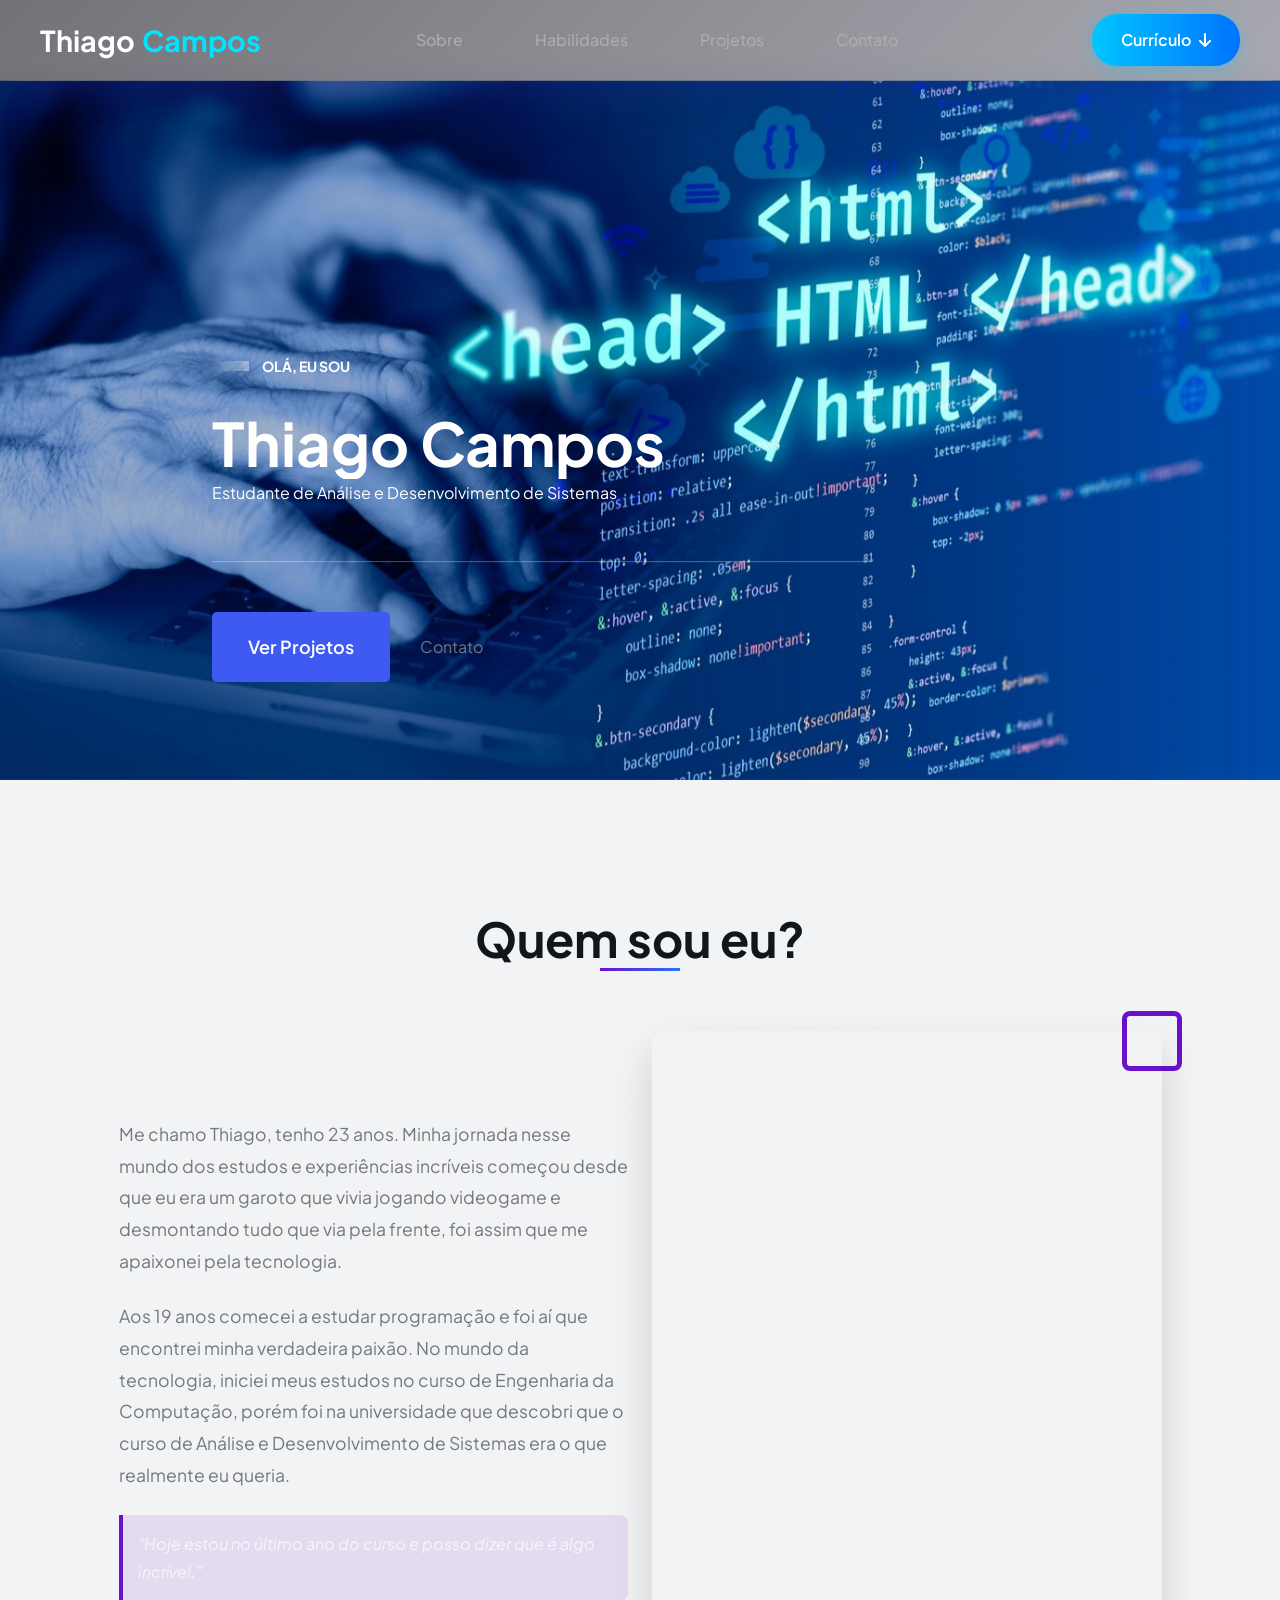
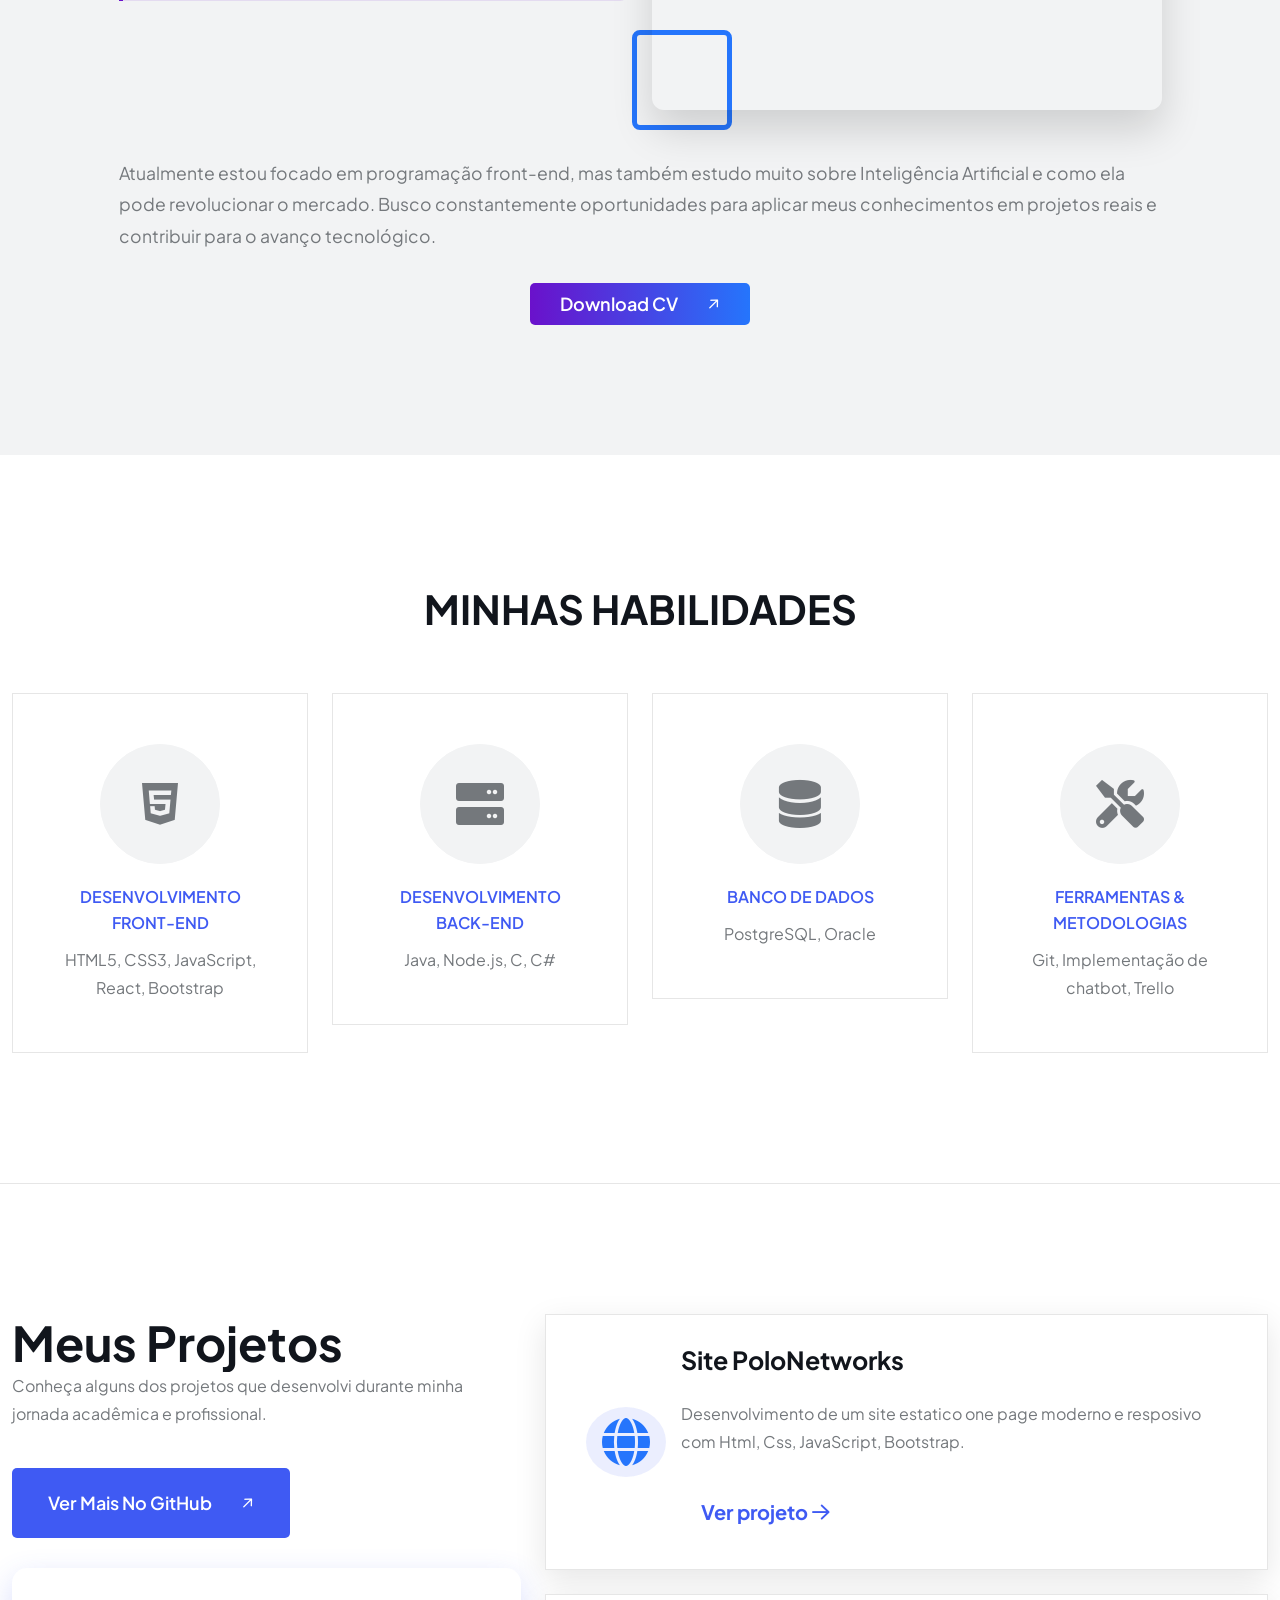
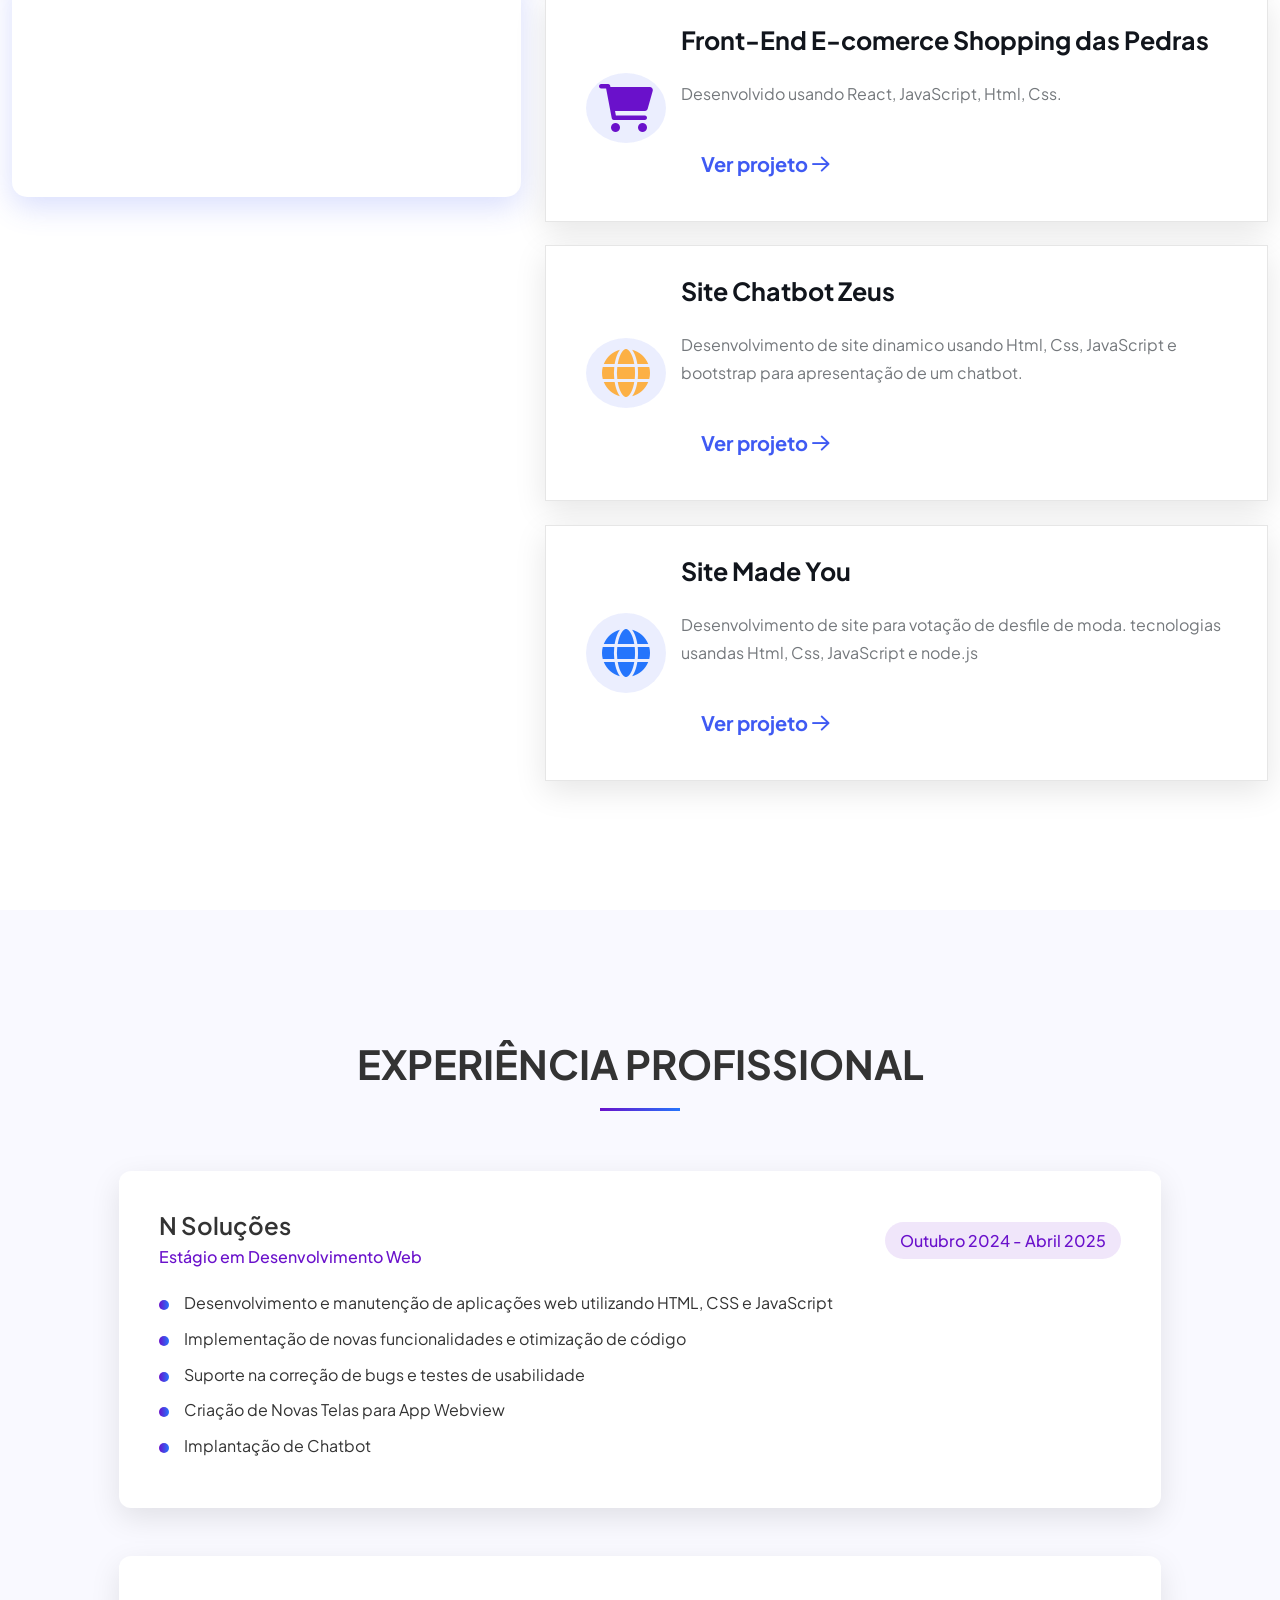
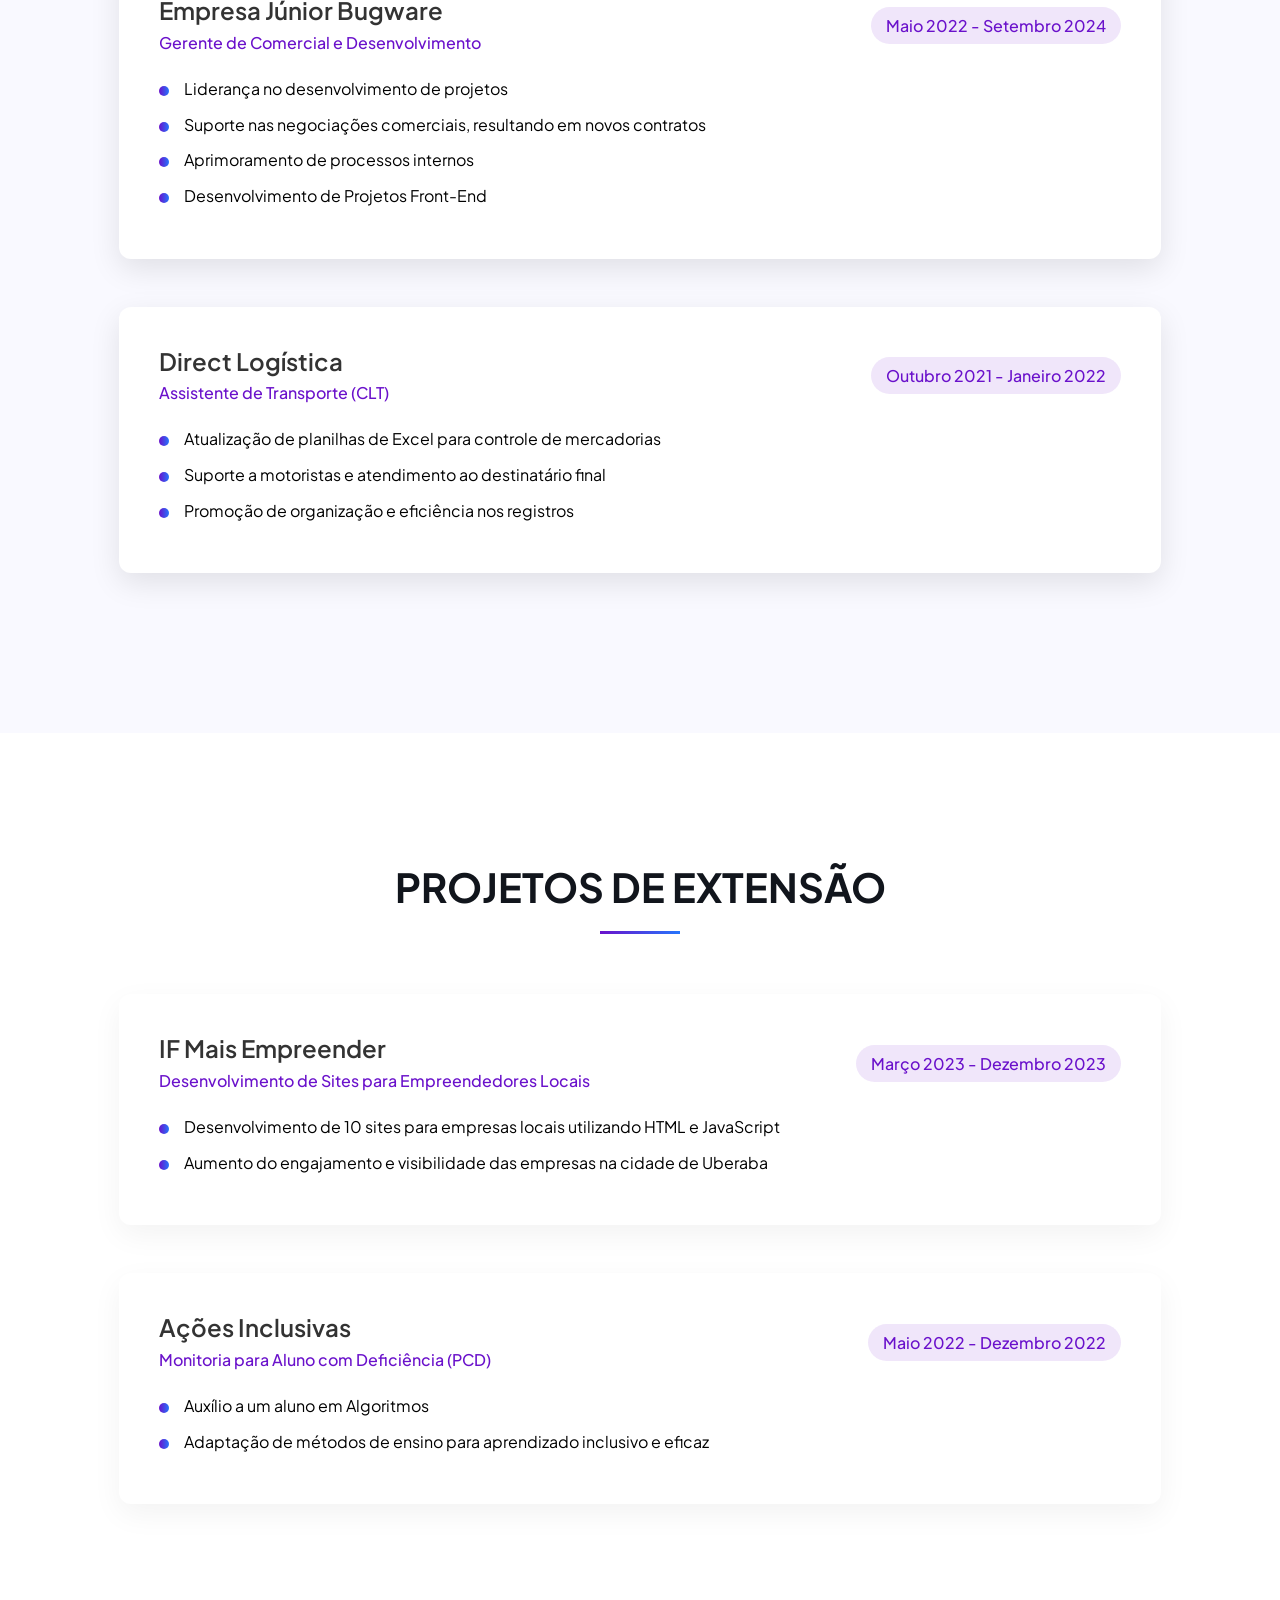
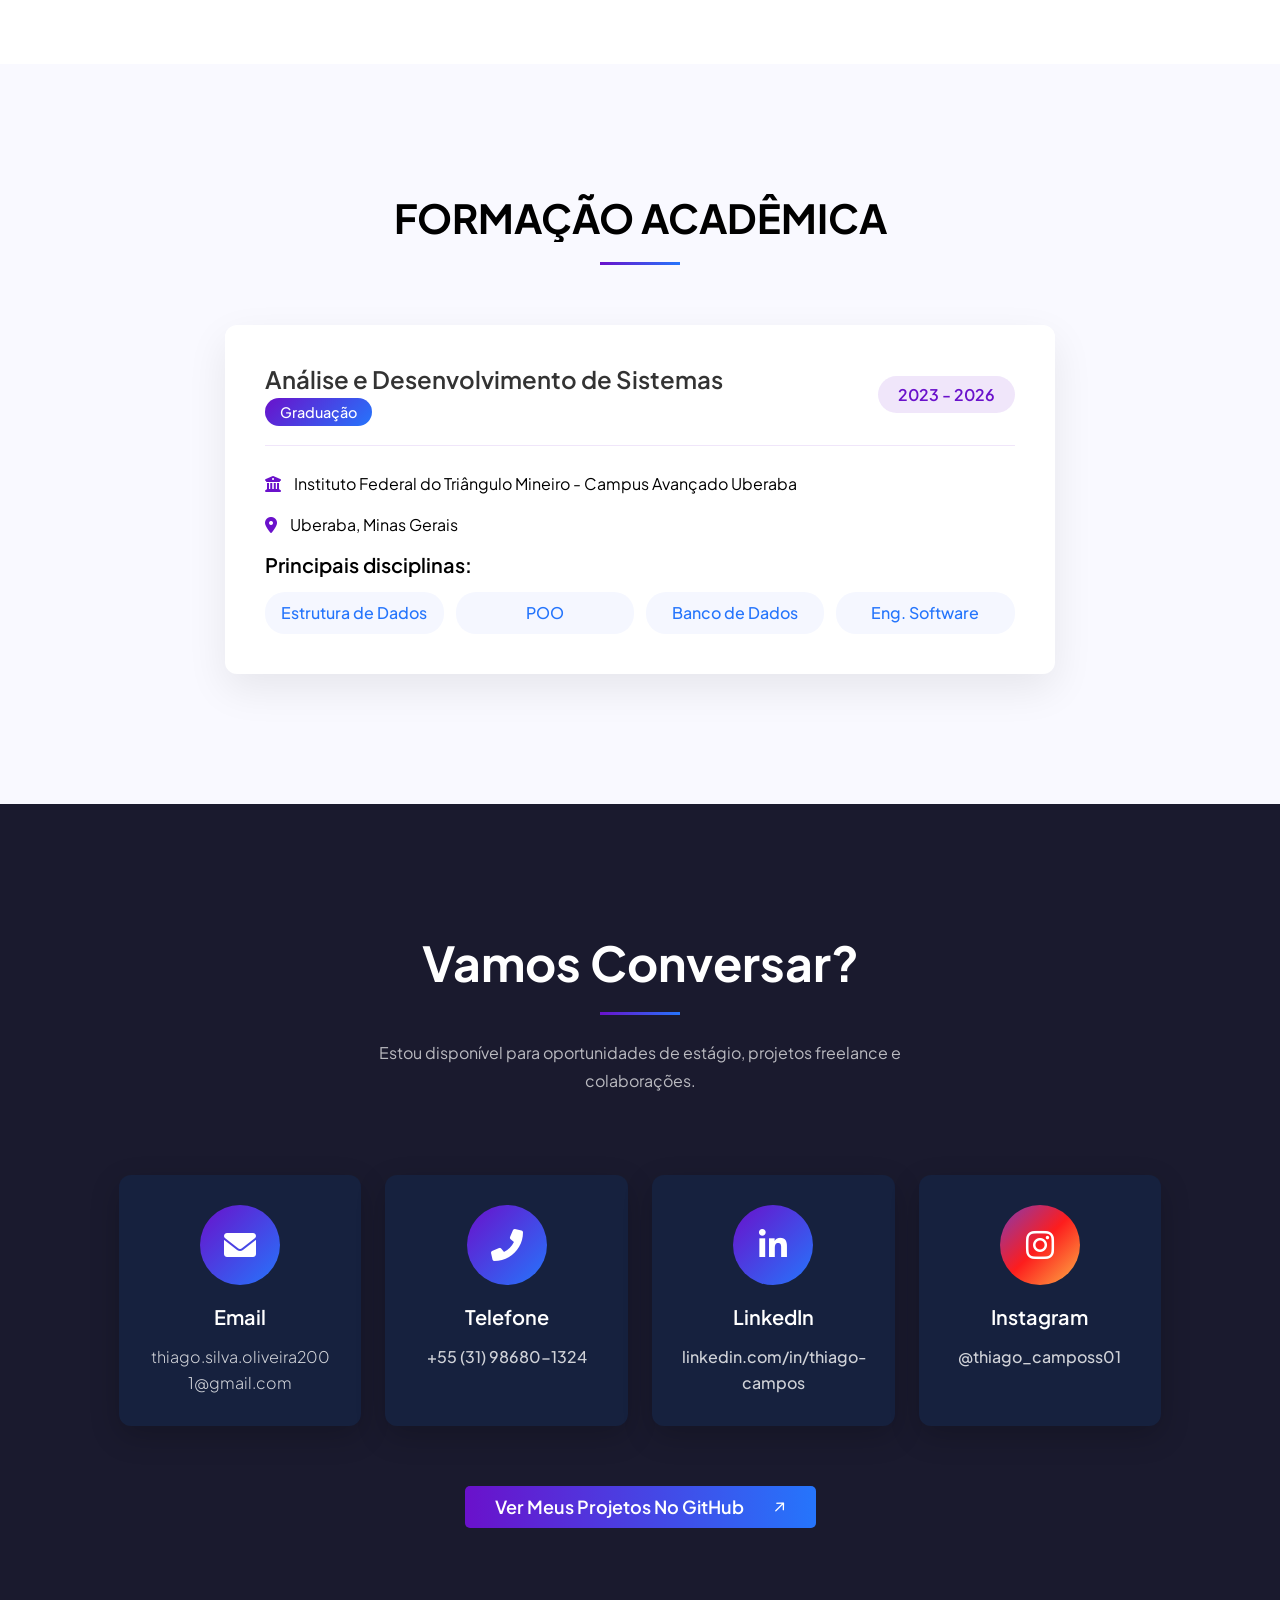
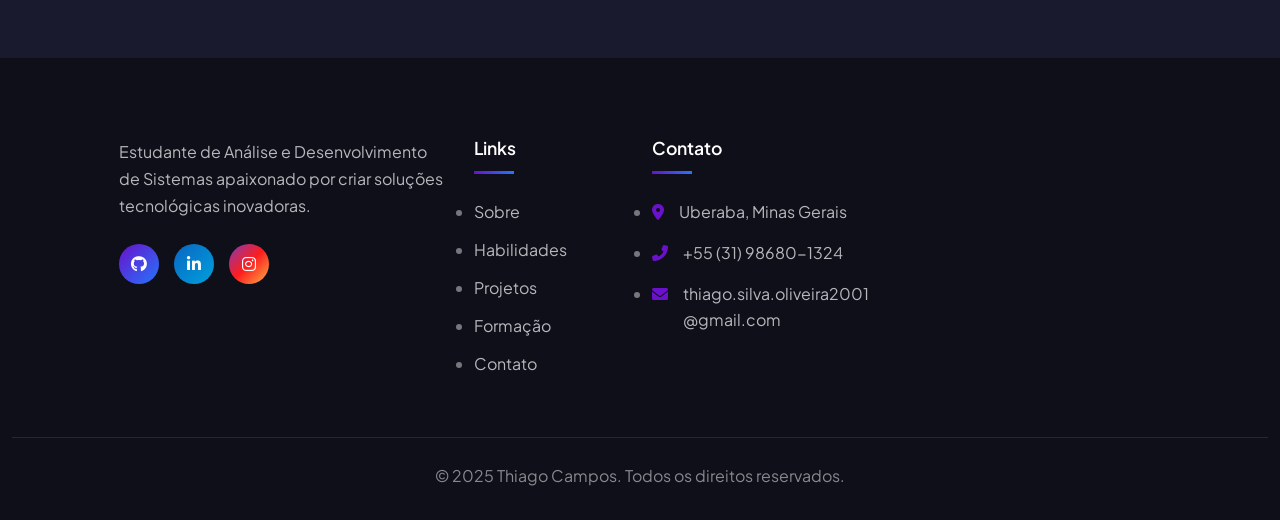
==== commit 894f86c5: "26-06" ====
--- a/index.html
+++ b/index.html
@@ -221,7 +221,7 @@
                                     </div>
                                     <span>Desenvolvimento Back-end</span>
                                     <div class="process-bottom">
-                                        <p>Java, Node.js, c</p>
+                                        <p>Java, Node.js, C, C#</p>
                                     </div>
                                 </div>
                             </div>
@@ -296,8 +296,8 @@
                                     </div>
                                     <div class="content">
                                         <h4 class="title">Site PoloNetworks</h4>
-                                        <p>Desenvolvimento de um site estatico one page moderno e resposivo com html,
-                                            css, JavaScript, Bootstrap.</p>
+                                        <p>Desenvolvimento de um site estatico one page moderno e resposivo com Html,
+                                            Css, JavaScript, Bootstrap.</p>
                                         <a href="https://github.com/ThiagoCampoos/Site-PoloNetworks" target="_blank" class="learn-more">Ver projeto <i
                                                 class="fa-sharp fa-regular fa-arrow-right"></i></a>
                                     </div>
@@ -317,7 +317,7 @@
                                     </div>
                                     <div class="content">
                                         <h4 class="title">Front-End E-comerce Shopping das Pedras</h4>
-                                        <p>Desenvolvido usando React, JavaScript, HTML, CSS.</p>
+                                        <p>Desenvolvido usando React, JavaScript, Html, Css.</p>
                                         <a href="https://github.com/ThiagoCampoos/site-shoppdaspedaras" target="_blank" class="learn-more">Ver projeto <i
                                                 class="fa-sharp fa-regular fa-arrow-right"></i></a>
                                     </div>
@@ -337,7 +337,7 @@
                                     </div>
                                     <div class="content">
                                         <h4 class="title">Site Chatbot Zeus</h4>
-                                        <p>Desenvolvimento de site dinamico usando html, css, JavaScript e bootstrap para apresentação de 
+                                        <p>Desenvolvimento de site dinamico usando Html, Css, JavaScript e bootstrap para apresentação de 
                                             um chatbot.
                                         </p>
                                         <a href="https://autozeus.com.br/index.html" target="_blank" class="learn-more">Ver projeto <i
@@ -358,7 +358,7 @@
                                     </div>
                                     <div class="content">
                                         <h4 class="title">Site Made You</h4>
-                                        <p>Desenvolvimento de site para votação de desfile de moda. tecnologias usandas html, css, JavaScript e node.js</p>
+                                        <p>Desenvolvimento de site para votação de desfile de moda. tecnologias usandas Html, Css, JavaScript e node.js</p>
                                         <a href="https://github.com/ThiagoCampoos/site-made-you" target="_blank" class="learn-more">Ver projeto <i
                                                 class="fa-sharp fa-regular fa-arrow-right"></i></a>
                                     </div>
